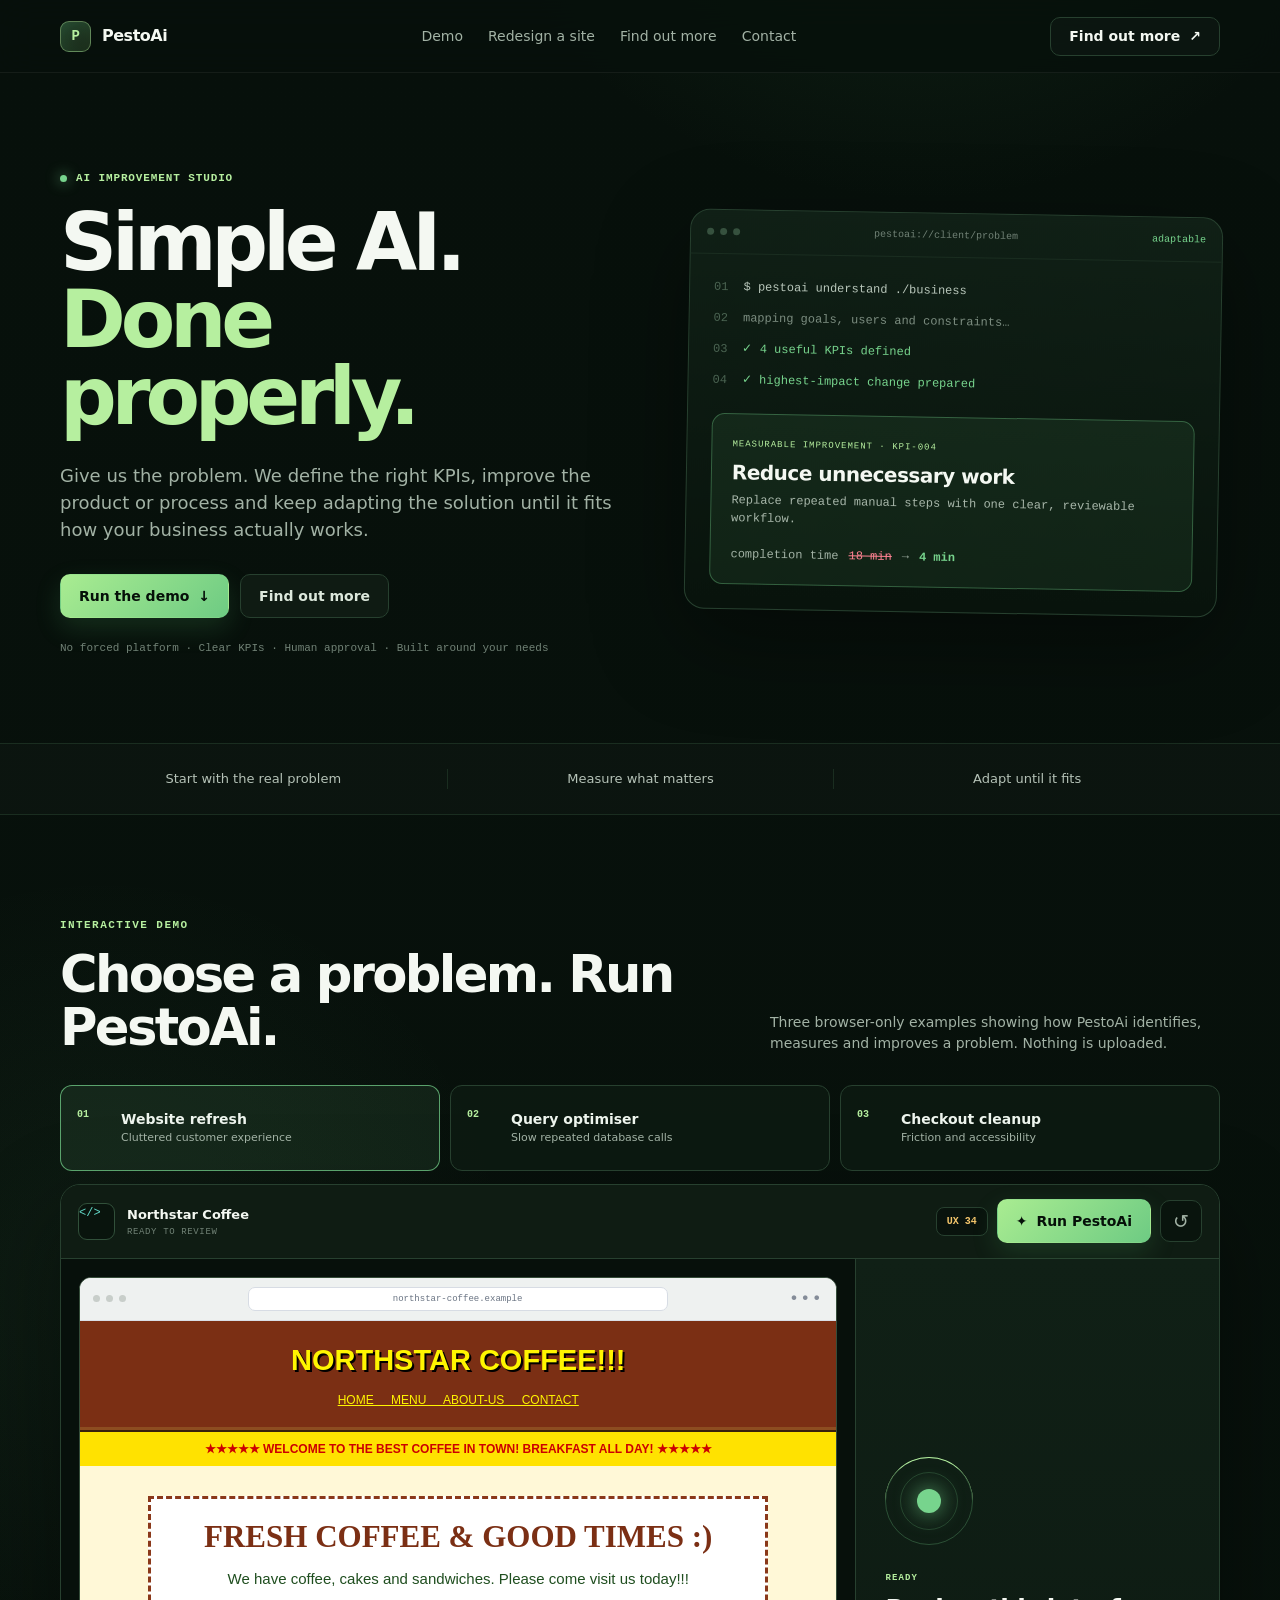
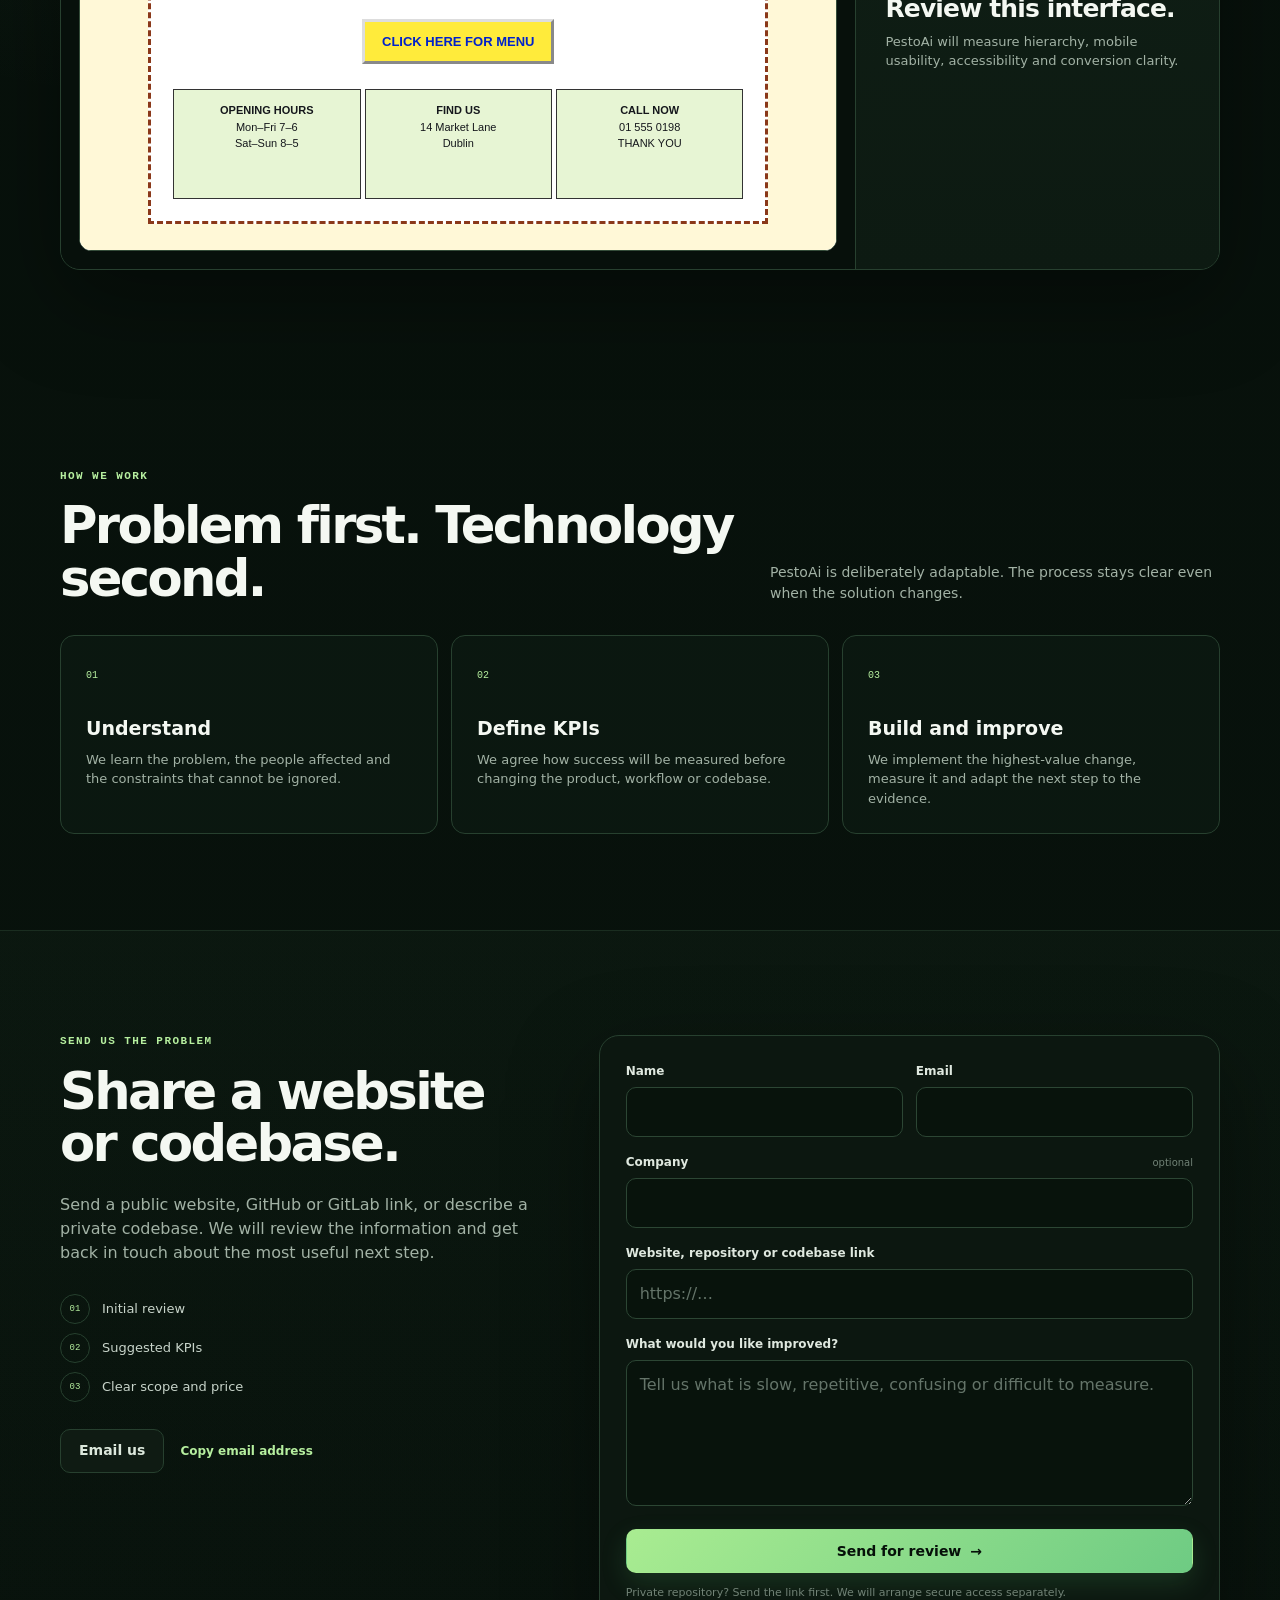
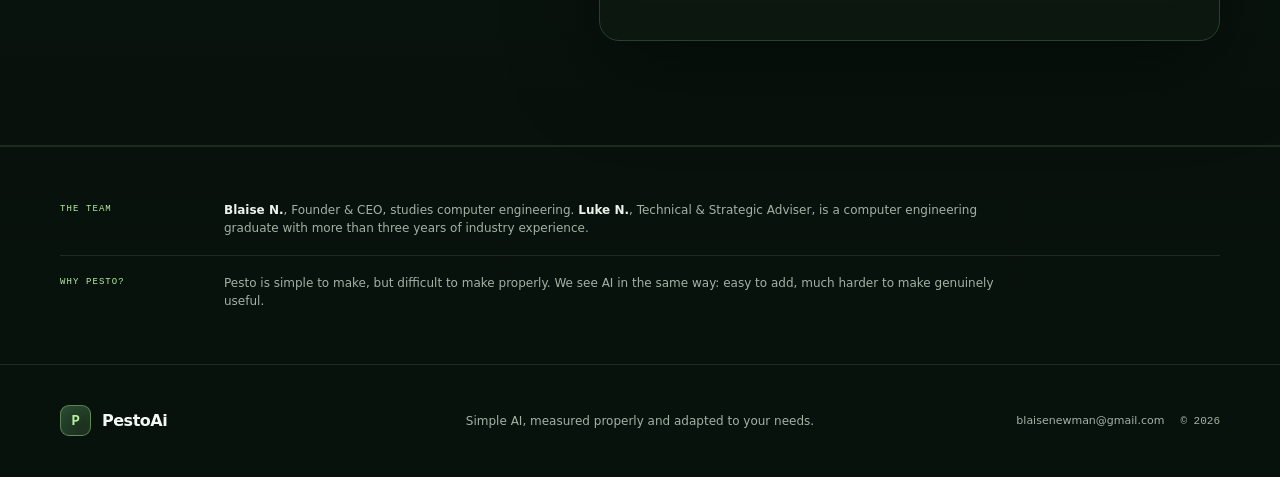
==== index.html @ b1446d67 "fix" ====
<!doctype html>
<html lang="en">
<head>
  <meta charset="utf-8">
  <meta name="viewport" content="width=device-width, initial-scale=1">
  <meta name="theme-color" content="#07100b">
  <meta name="description" content="PestoAi finds the problem worth fixing, defines the right KPIs and builds practical AI improvements around the way your business already works.">
  <title>PestoAi — Simple AI, done properly.</title>
  <link rel="icon" href="assets/pestoai-mark.svg" type="image/svg+xml">
  <link rel="stylesheet" href="styles.css">
  <script src="script.js" defer></script>
</head>
<body>
  <a class="skip-link" href="#main">Skip to content</a>

  <header class="site-header">
    <div class="shell header-inner">
      <a class="brand" href="#top" aria-label="PestoAi home">
        <span class="brand-mark" aria-hidden="true">P</span>
        <span>PestoAi</span>
      </a>

      <nav class="desktop-nav" aria-label="Primary navigation">
        <a href="#demo">Demo</a>
        <a href="#redesign">Redesign a site</a>
        <button class="nav-button" type="button" data-open-dialog="aboutDialog">Find out more</button>
        <a href="#contact">Contact</a>
      </nav>

      <button class="button button-small button-ghost header-cta" type="button" data-open-dialog="aboutDialog">
        Find out more <span aria-hidden="true">↗</span>
      </button>

      <button class="menu-button" id="menuButton" type="button" aria-label="Open navigation" aria-expanded="false" aria-controls="mobileMenu">
        <span></span><span></span>
      </button>
    </div>

    <nav class="mobile-menu shell" id="mobileMenu" aria-label="Mobile navigation" hidden>
      <a href="#demo">Demo</a>
      <a href="#redesign">Redesign a site</a>
      <button type="button" data-open-dialog="aboutDialog">Find out more</button>
      <a href="#contact">Contact</a>
    </nav>
  </header>

  <main id="main">
    <section class="hero shell" id="top">
      <div class="hero-copy">
        <p class="status-pill"><span aria-hidden="true"></span> AI improvement studio</p>
        <h1>Simple AI.<br><em>Done properly.</em></h1>
        <p class="hero-text">
          Give us the problem. We define the right KPIs, improve the product or process and keep adapting the solution until it fits how your business actually works.
        </p>
        <div class="hero-actions">
          <a class="button button-primary" href="#demo">Run the demo <span aria-hidden="true">↓</span></a>
          <button class="button button-secondary" type="button" data-open-dialog="aboutDialog">Find out more</button>
        </div>
        <div class="hero-note">No forced platform · Clear KPIs · Human approval · Built around your needs</div>
      </div>

      <div class="hero-console" aria-label="PestoAi analysis preview">
        <div class="console-top">
          <div class="dots" aria-hidden="true"><i></i><i></i><i></i></div>
          <span class="mono">pestoai://client/problem</span>
          <span class="mono secure">adaptable</span>
        </div>
        <div class="console-body mono">
          <p class="console-line"><span>01</span><span>$ pestoai understand ./business</span></p>
          <p class="console-line dim"><span>02</span><span>mapping goals, users and constraints…</span></p>
          <p class="console-line"><span>03</span><span class="ok">✓ 4 useful KPIs defined</span></p>
          <p class="console-line"><span>04</span><span class="ok">✓ highest-impact change prepared</span></p>
          <div class="finding-card">
            <small>MEASURABLE IMPROVEMENT · KPI-004</small>
            <h2>Reduce unnecessary work</h2>
            <p>Replace repeated manual steps with one clear, reviewable workflow.</p>
            <div class="finding-metric">
              <span>completion time</span><del>18 min</del><span>→</span><strong>4 min</strong>
            </div>
          </div>
        </div>
      </div>
    </section>

    <section class="proof-strip" aria-label="PestoAi principles">
      <div class="shell proof-inner">
        <span>Start with the real problem</span>
        <span>Measure what matters</span>
        <span>Adapt until it fits</span>
      </div>
    </section>

    <section class="demo-section" id="demo">
      <div class="shell">
        <div class="section-heading">
          <div>
            <p class="eyebrow">Interactive demo</p>
            <h2>Choose a problem. Run PestoAi.</h2>
          </div>
          <p>Three browser-only examples showing how PestoAi identifies, measures and improves a problem. Nothing is uploaded.</p>
        </div>

        <div class="scenario-tabs" role="tablist" aria-label="Demo examples">
          <button class="scenario-tab active" type="button" role="tab" aria-selected="true" data-scenario="coffee">
            <span class="mono">01</span><b>Website refresh</b><small>Cluttered customer experience</small>
          </button>
          <button class="scenario-tab" type="button" role="tab" aria-selected="false" data-scenario="queries">
            <span class="mono">02</span><b>Query optimiser</b><small>Slow repeated database calls</small>
          </button>
          <button class="scenario-tab" type="button" role="tab" aria-selected="false" data-scenario="checkout">
            <span class="mono">03</span><b>Checkout cleanup</b><small>Friction and accessibility</small>
          </button>
        </div>

        <div class="demo-workbench" id="demoWorkbench">
          <div class="workbench-toolbar">
            <div class="project-id">
              <span class="code-icon mono">&lt;/&gt;</span>
              <div><strong id="projectName">Northstar Coffee</strong><span class="mono" id="projectStatus">ready to review</span></div>
            </div>
            <div class="toolbar-actions">
              <span class="score-chip mono" id="scoreChip">UX 34</span>
              <button class="button button-primary run-button" id="runPestoAi" type="button">
                <span aria-hidden="true">✦</span> Run PestoAi
              </button>
              <button class="icon-button" id="resetDemo" type="button" aria-label="Reset current demo" title="Reset demo">↺</button>
            </div>
          </div>

          <div class="demo-grid">
            <div class="preview-column">
              <div class="browser-frame">
                <div class="browser-top">
                  <div class="traffic-lights" aria-hidden="true"><span></span><span></span><span></span></div>
                  <div class="address-bar mono" id="addressBar">northstar-coffee.example</div>
                  <span class="browser-more" aria-hidden="true">•••</span>
                </div>
                <div class="preview-wrap" id="previewWrap" aria-live="polite"></div>
                <div class="scan-overlay" id="scanOverlay" aria-hidden="true">
                  <span class="scan-line"></span>
                  <div class="scan-status mono"><span id="scanLabel">Reading interface…</span><strong id="scanPercent">0%</strong></div>
                </div>
              </div>
            </div>

            <aside class="analysis-column" aria-live="polite">
              <div class="analysis-panel" id="analysisEmpty">
                <div class="radar" aria-hidden="true"><i></i><span></span></div>
                <p class="analysis-label mono">READY</p>
                <h3 id="emptyTitle">Review this interface.</h3>
                <p id="emptyText">PestoAi will define useful KPIs and identify the clearest improvement.</p>
              </div>

              <div class="analysis-panel" id="analysisRunning" hidden>
                <p class="analysis-label mono"><span class="live-dot"></span> ANALYSING</p>
                <h3 id="runningTitle">Understanding the problem</h3>
                <div class="progress-track"><span id="analysisProgress"></span></div>
                <ul class="scan-log mono" id="scanLog"></ul>
              </div>

              <div class="analysis-panel" id="analysisResults" hidden>
                <div class="results-head">
                  <div><p class="analysis-label mono">PESTOAI REPORT</p><h3>Suggested improvements</h3></div>
                  <span class="impact-badge">High impact</span>
                </div>
                <div class="suggestion-list" id="suggestionList"></div>
                <button class="button button-primary apply-button" id="applyPestoAi" type="button">Apply improvements <span aria-hidden="true">→</span></button>
              </div>

              <div class="analysis-panel" id="analysisComplete" hidden>
                <div class="complete-icon" aria-hidden="true">✓</div>
                <p class="analysis-label mono">IMPROVEMENT COMPLETE</p>
                <h3 id="completeTitle">Upgrade applied.</h3>
                <p id="completeText">The recommended changes are now visible in the preview.</p>
                <div class="metric-grid" id="metricGrid"></div>
                <div class="complete-actions">
                  <button class="button button-secondary" id="toggleBeforeAfter" type="button">Show before</button>
                  <button class="text-button" id="viewChanges" type="button">View changes</button>
                </div>
              </div>
            </aside>
          </div>

          <div class="changelog mono" id="changeLog" hidden>
            <div class="changelog-head"><span id="changeLogTitle">pestoai.patch</span><button id="closeChangeLog" type="button" aria-label="Close change log">×</button></div>
            <div id="changeLogBody"></div>
          </div>
        </div>
      </div>
    </section>

    <section class="process-section shell" id="how">
      <div class="section-heading compact-heading">
        <div><p class="eyebrow">How we work</p><h2>Problem first. Technology second.</h2></div>
        <p>PestoAi is deliberately adaptable. The process stays clear even when the solution changes.</p>
      </div>
      <ol class="steps">
        <li><span class="mono">01</span><div><h3>Understand</h3><p>We learn the problem, the people affected and the constraints that cannot be ignored.</p></div></li>
        <li><span class="mono">02</span><div><h3>Define KPIs</h3><p>We agree how success will be measured before changing the product, workflow or codebase.</p></div></li>
        <li><span class="mono">03</span><div><h3>Build and improve</h3><p>We implement the highest-value change, measure it and adapt the next step to the evidence.</p></div></li>
      </ol>
    </section>

    <section class="generator-section" id="redesign" hidden>
      <div class="shell generator-grid">
        <div class="generator-copy">
          <p class="eyebrow">Try PestoAi</p>
          <h2>!Coming soon! See a cleaner version of your site.</h2>
          <p>Paste a public webpage link. PestoAi reads that page and creates a new, standalone <code>index.html</code> that you can preview and download.</p>
          <ul class="generator-notes">
            <li>One public page at a time</li>
            <li>6,000 output-token limit</li>
            <li>Private, login-only and bot-blocked pages cannot be read</li>
          </ul>

          <form class="generator-form" id="siteGeneratorForm" action="generate-site.php" method="post">
            <label><span>Website link</span><input type="url" name="site_url" placeholder="https://example.com" required></label>
            <label><span>What should improve? <small>optional</small></span><textarea name="brief" rows="3" maxlength="1200" placeholder="For example: simplify it, improve mobile layout and make the main action clearer."></textarea></label>
            <label class="honeypot" aria-hidden="true">Leave this blank<input type="text" name="company_website" tabindex="-1" autocomplete="off"></label>
            <button class="button button-primary generator-submit" type="submit">Generate redesign <span aria-hidden="true">✦</span></button>
            <p class="generator-status" id="generatorStatus" role="status" aria-live="polite"></p>
          </form>
        </div>

        <div class="generator-result" id="generatorResult" hidden>
          <div class="generator-empty" id="generatorEmpty">
            <span class="mono">index.html</span>
            <h3>Your generated preview appears here.</h3>
            <p>The output is displayed in a restricted preview before you download it.</p>
          </div>
          <div class="generator-preview" id="generatorPreview" hidden>
            <div class="generator-toolbar">
              <span class="mono" id="generatedFileName">generated/index.html</span>
              <div>
                <button class="text-button" id="viewGeneratedHtml" type="button">View HTML</button>
                <button class="button button-small button-secondary" id="downloadGeneratedHtml" type="button">Download index.html</button>
              </div>
            </div>
            <iframe id="generatedSiteFrame" title="Generated website preview" sandbox="allow-scripts" referrerpolicy="no-referrer"></iframe>
            <pre class="generated-code" id="generatedCode" hidden><code></code></pre>
            <p class="generator-usage mono" id="generatorUsage"></p>
          </div>
        </div>
      </div>
    </section>

    <section class="contact-section" id="contact">
      <div class="shell contact-grid">
        <div class="contact-copy">
          <p class="eyebrow">Send us the problem</p>
          <h2>Share a website or codebase.</h2>
          <p>Send a public website, GitHub or GitLab link, or describe a private codebase. We will review the information and get back in touch about the most useful next step.</p>
          <div class="contact-points">
            <span><i aria-hidden="true">01</i> Initial review</span>
            <span><i aria-hidden="true">02</i> Suggested KPIs</span>
            <span><i aria-hidden="true">03</i> Clear scope and price</span>
          </div>
          <div class="contact-actions">
            <a class="button button-secondary" href="https://mail.google.com/mail/?view=cm&amp;fs=1&amp;to=blaisenewman%40gmail.com&amp;su=PestoAi%20enquiry" target="_blank" rel="noopener">Email us</a>
            <button class="text-button" id="copyEmail" type="button">Copy email address</button>
          </div>
        </div>

        <form class="review-form" id="reviewForm" action="send-review.php" method="post">
          <div class="form-row">
            <label><span>Name</span><input type="text" name="name" autocomplete="name" required></label>
            <label><span>Email</span><input type="email" name="email" autocomplete="email" required></label>
          </div>
          <label><span>Company <small>optional</small></span><input type="text" name="company" autocomplete="organization"></label>
          <label><span>Website, repository or codebase link</span><input type="url" name="project_url" placeholder="https://…" required></label>
          <label><span>What would you like improved?</span><textarea name="problem" rows="5" placeholder="Tell us what is slow, repetitive, confusing or difficult to measure." required></textarea></label>
          <label class="honeypot" aria-hidden="true">Leave this blank<input type="text" name="website" tabindex="-1" autocomplete="off"></label>
          <button class="button button-primary form-submit" type="submit">Send for review <span aria-hidden="true">→</span></button>
          <p class="form-note">Private repository? Send the link first. We will arrange secure access separately.</p>
          <p class="form-status" id="formStatus" role="status" aria-live="polite"></p>
          <div class="form-fallback" id="formFallback" hidden>
            <a class="button button-secondary" id="openGmailFallback" target="_blank" rel="noopener">Open in Gmail</a>
            <button class="text-button" id="copySubmission" type="button">Copy message details</button>
          </div>
        </form>
      </div>
    </section>

    <section class="compact-about" aria-label="About PestoAi">
      <div class="shell compact-about-inner">
        <article>
          <p class="mini-label mono">THE TEAM</p>
          <p><strong>Blaise N.</strong>, Founder &amp; CEO, studies computer engineering. <strong>Luke N.</strong>, Technical &amp; Strategic Adviser, is a computer engineering graduate with more than three years of industry experience.</p>
        </article>
        <article>
          <p class="mini-label mono">WHY PESTO?</p>
          <p>Pesto is simple to make, but difficult to make properly. We see AI in the same way: easy to add, much harder to make genuinely useful.</p>
        </article>
      </div>
    </section>
  </main>

  <footer class="site-footer">
    <div class="shell footer-inner">
      <a class="brand" href="#top" aria-label="PestoAi home"><span class="brand-mark" aria-hidden="true">P</span><span>PestoAi</span></a>
      <p>Simple AI, measured properly and adapted to your needs.</p>
      <div class="footer-meta"><a href="https://mail.google.com/mail/?view=cm&amp;fs=1&amp;to=blaisenewman%40gmail.com&amp;su=PestoAi%20enquiry" target="_blank" rel="noopener">blaisenewman@gmail.com</a><span class="mono">© <span id="year"></span></span></div>
    </div>
  </footer>

  <dialog class="about-dialog" id="aboutDialog" aria-labelledby="aboutTitle">
    <div class="dialog-shell">
      <button class="dialog-close" type="button" data-close-dialog aria-label="Close">×</button>
      <div class="dialog-intro">
        <p class="eyebrow">Find out more</p>
        <h2 id="aboutTitle">An adaptable AI company, not another fixed tool.</h2>
        <p>PestoAi starts with the specific problem your business needs to solve. We define meaningful KPIs, understand the systems you already use, build the improvement and measure whether it worked. The technology can change; the focus on measurable value does not.</p>
      </div>

      <div class="dialog-detail-grid">
        <article><span class="mono">01</span><h3>You bring the problem</h3><p>A slow process, weak conversion, confusing website, expensive workflow, poor visibility or underperforming codebase.</p></article>
        <article><span class="mono">02</span><h3>We define the KPIs</h3><p>Before building, we agree what improvement means: time saved, errors reduced, conversion raised, cost lowered or quality improved.</p></article>
        <article><span class="mono">03</span><h3>We adapt the solution</h3><p>We work around your existing stack and constraints. It may be an AI workflow, code change, interface redesign, automation or a combination.</p></article>
        <article><span class="mono">04</span><h3>We measure and refine</h3><p>Results are compared with the agreed KPIs. The next change is based on evidence, not on adding technology for its own sake.</p></article>
      </div>

      <div class="pricing-heading">
        <div><p class="eyebrow">Simple pricing</p><h2>Start small. Expand when it works.</h2></div>
        <p>Final scope is confirmed after reviewing the problem. Prices exclude VAT where applicable.</p>
      </div>

      <div class="pricing-grid">
        <article class="price-card">
          <p class="price-label mono">FIRST FIX</p>
          <h3>€950</h3>
          <p class="price-sub">One-off pilot</p>
          <ul><li>One clearly defined problem</li><li>Initial review and KPI design</li><li>Prioritised improvement plan</li><li>One implemented improvement</li><li>Before-and-after summary</li></ul>
          <a class="button button-secondary" href="#contact" data-close-dialog>Start with a pilot</a>
        </article>
        <article class="price-card featured">
          <p class="price-label mono">BUILD &amp; IMPROVE</p>
          <h3>From €2,500</h3>
          <p class="price-sub">Project engagement</p>
          <ul><li>Deeper website or codebase review</li><li>Tailored KPI framework</li><li>Design and implementation</li><li>Testing and measurable reporting</li><li>Two improvement cycles</li></ul>
          <a class="button button-primary" href="#contact" data-close-dialog>Discuss a project</a>
        </article>
        <article class="price-card">
          <p class="price-label mono">ONGOING PARTNER</p>
          <h3>From €650<span>/month</span></h3>
          <p class="price-sub">Continuous improvement</p>
          <ul><li>Monthly KPI review</li><li>Prioritised improvement cycle</li><li>Experiments and optimisation</li><li>Technical and product support</li><li>No long-term lock-in</li></ul>
          <a class="button button-secondary" href="#contact" data-close-dialog>Talk about ongoing work</a>
        </article>
      </div>
    </div>
  </dialog>

  <div class="toast" id="toast" role="status" aria-live="polite"></div>
</body>
</html>
---- styles.css ----
:root {
  --bg: #07100b;
  --panel: #0c1710;
  --panel-2: #102016;
  --panel-3: #14271b;
  --line: #27402f;
  --line-soft: #1a2d20;
  --text: #f4f8f2;
  --muted: #a2b2a5;
  --muted-2: #718276;
  --green: #77d48d;
  --green-2: #b6ef9f;
  --green-deep: #2f8f50;
  --lime: #d6f36d;
  --cyan: #62d9c8;
  --red: #ff8292;
  --amber: #f6c76c;
  --radius: 20px;
  --radius-sm: 12px;
  --shadow: 0 30px 90px rgba(0,0,0,.38);
  --sans: Inter, ui-sans-serif, system-ui, -apple-system, BlinkMacSystemFont, "Segoe UI", sans-serif;
  --mono: "SFMono-Regular", Consolas, "Liberation Mono", monospace;
}

* { box-sizing: border-box; }
html { scroll-behavior: smooth; }
body {
  margin: 0;
  min-width: 320px;
  background:
    radial-gradient(circle at 72% -8%, rgba(70, 154, 87, .18), transparent 31rem),
    radial-gradient(circle at 8% 35%, rgba(119, 212, 141, .06), transparent 26rem),
    linear-gradient(180deg, #07100b 0%, #08120c 100%);
  color: var(--text);
  font-family: var(--sans);
  line-height: 1.5;
  -webkit-font-smoothing: antialiased;
}

button, input, textarea { font: inherit; }
button, a { -webkit-tap-highlight-color: transparent; }
button { color: inherit; }
a { color: inherit; text-decoration: none; }
img { display: block; max-width: 100%; }
[hidden] { display: none !important; }

.shell { width: min(1160px, calc(100% - 40px)); margin-inline: auto; }
.mono { font-family: var(--mono); }
.skip-link {
  position: fixed; top: 12px; left: 12px; z-index: 200; transform: translateY(-160%);
  padding: 10px 14px; border-radius: 9px; background: var(--text); color: var(--bg);
}
.skip-link:focus { transform: translateY(0); }

.site-header {
  position: sticky; top: 0; z-index: 60;
  border-bottom: 1px solid rgba(255,255,255,.06);
  background: rgba(7,16,11,.82);
  backdrop-filter: blur(18px);
}
.header-inner { min-height: 72px; display: flex; align-items: center; justify-content: space-between; gap: 20px; }
.brand { display: inline-flex; align-items: center; gap: 11px; font-weight: 800; letter-spacing: -.03em; }
.brand-mark {
  width: 31px; height: 31px; display: grid; place-items: center;
  border: 1px solid rgba(182,239,159,.44); border-radius: 9px;
  background: linear-gradient(145deg, rgba(119,212,141,.25), rgba(214,243,109,.07));
  color: var(--green-2); box-shadow: inset 0 0 22px rgba(119,212,141,.12);
  font: 800 14px/1 var(--mono);
}
.desktop-nav { display: flex; align-items: center; gap: 25px; color: var(--muted); font-size: 14px; }
.desktop-nav a:hover, .nav-button:hover { color: var(--text); }
.nav-button { border: 0; padding: 0; background: none; cursor: pointer; }
.menu-button { display: none; width: 42px; height: 42px; border: 1px solid var(--line); border-radius: 10px; background: var(--panel); cursor: pointer; }
.menu-button span { display: block; width: 18px; height: 1px; margin: 5px auto; background: var(--text); }
.mobile-menu { padding: 4px 0 18px; }
.mobile-menu a, .mobile-menu button { width: 100%; display: block; padding: 13px 0; border: 0; border-top: 1px solid var(--line-soft); background: none; color: var(--muted); text-align: left; cursor: pointer; }

.button {
  min-height: 44px; display: inline-flex; align-items: center; justify-content: center; gap: 9px;
  padding: 0 18px; border: 1px solid transparent; border-radius: 10px; cursor: pointer;
  font-weight: 750; font-size: 14px;
  transition: transform .16s ease, border-color .16s ease, background .16s ease, opacity .16s ease;
}
.button:hover:not(:disabled) { transform: translateY(-1px); }
.button:focus-visible, .scenario-tab:focus-visible, .icon-button:focus-visible, .text-button:focus-visible, input:focus-visible, textarea:focus-visible, .dialog-close:focus-visible, .menu-button:focus-visible {
  outline: 3px solid rgba(119,212,141,.38); outline-offset: 3px;
}
.button:disabled { cursor: wait; opacity: .67; }
.button-small { min-height: 39px; }
.button-primary { color: #061009; background: linear-gradient(135deg, #a9ec91, #6ecb83); box-shadow: 0 10px 26px rgba(74,166,96,.2); }
.button-secondary { border-color: var(--line); background: #0f1b13; color: #dce8dc; }
.button-ghost { border-color: var(--line); background: rgba(255,255,255,.02); }
.button-light { color: #07100b; background: #f2f8ef; }

.hero { display: grid; grid-template-columns: 1.02fr .98fr; align-items: center; gap: 72px; min-height: 670px; padding-block: 94px 84px; }
.status-pill { width: max-content; display: flex; align-items: center; gap: 9px; margin: 0 0 20px; color: var(--green-2); font: 600 11px/1.2 var(--mono); letter-spacing: .08em; text-transform: uppercase; }
.status-pill span, .live-dot { width: 7px; height: 7px; display: inline-block; border-radius: 50%; background: var(--green); box-shadow: 0 0 14px rgba(119,212,141,.9); }
.hero h1 { max-width: 720px; margin: 0; font-size: clamp(50px, 6.2vw, 84px); line-height: .97; letter-spacing: -.066em; }
.hero h1 em { color: var(--green-2); font-style: normal; }
.hero-text { max-width: 600px; margin: 26px 0 31px; color: var(--muted); font-size: 18px; }
.hero-actions { display: flex; flex-wrap: wrap; gap: 11px; }
.hero-note { margin-top: 24px; color: var(--muted-2); font: 11px var(--mono); }

.hero-console { overflow: hidden; border: 1px solid var(--line); border-radius: var(--radius); background: linear-gradient(180deg, rgba(16,32,22,.98), rgba(8,19,12,.98)); box-shadow: var(--shadow); transform: rotate(1deg); }
.console-top { display: flex; align-items: center; justify-content: space-between; gap: 12px; padding: 14px 16px; border-bottom: 1px solid var(--line-soft); color: var(--muted-2); font-size: 10px; }
.dots { display: flex; gap: 6px; }
.dots i { width: 7px; height: 7px; border-radius: 50%; background: #36513e; }
.secure { color: var(--green); }
.console-body { padding: 24px; font-size: 12px; }
.console-line { display: flex; gap: 15px; margin: 0 0 13px; color: #b9c7bb; }
.console-line > span:first-child { color: #4b6452; }
.console-line.dim { color: #7c8d80; }
.console-line .ok { color: var(--green); }
.finding-card { margin-top: 24px; padding: 20px; border: 1px solid rgba(119,212,141,.35); border-radius: 13px; background: rgba(119,212,141,.08); }
.finding-card small { color: var(--green-2); font-size: 9px; letter-spacing: .11em; }
.finding-card h2 { margin: 9px 0 7px; font: 750 20px/1.15 var(--sans); letter-spacing: -.025em; }
.finding-card p { margin: 0 0 18px; color: #a8b7aa; }
.finding-metric { display: flex; align-items: center; flex-wrap: wrap; gap: 10px; color: var(--muted); }
.finding-metric del { color: var(--red); }
.finding-metric strong { color: var(--green); }

.proof-strip { border-block: 1px solid var(--line-soft); background: rgba(255,255,255,.015); }
.proof-inner { min-height: 70px; display: grid; grid-template-columns: repeat(3,1fr); align-items: center; text-align: center; color: #b5c2b7; font-size: 13px; }
.proof-inner span + span { border-left: 1px solid var(--line-soft); }

.demo-section, .generator-section, .contact-section { padding-block: 104px; }
.section-heading { display: flex; align-items: end; justify-content: space-between; gap: 34px; margin-bottom: 31px; }
.eyebrow { margin: 0 0 16px; color: var(--green-2); font: 650 11px/1.2 var(--mono); letter-spacing: .13em; text-transform: uppercase; }
.section-heading h2, .generator-copy h2, .contact-copy h2, .dialog-intro h2, .pricing-heading h2 { margin: 0; font-size: clamp(34px, 4vw, 52px); line-height: 1.03; letter-spacing: -.052em; }
.section-heading > p, .compact-heading > p { max-width: 450px; margin: 0; color: var(--muted); font-size: 14px; }

.scenario-tabs { display: grid; grid-template-columns: repeat(3,1fr); gap: 10px; margin-bottom: 13px; }
.scenario-tab { min-height: 86px; display: grid; grid-template-columns: 34px 1fr; column-gap: 10px; align-content: center; padding: 15px 16px; border: 1px solid var(--line); border-radius: 12px; background: rgba(13,27,18,.8); color: var(--muted); text-align: left; cursor: pointer; transition: border-color .18s ease, background .18s ease, transform .18s ease; }
.scenario-tab:hover { transform: translateY(-1px); border-color: #3b6046; }
.scenario-tab.active { border-color: rgba(119,212,141,.72); background: rgba(119,212,141,.09); }
.scenario-tab > span { grid-row: 1/3; color: var(--green-2); font: 650 10px var(--mono); }
.scenario-tab b { color: #edf4ed; font-size: 14px; }
.scenario-tab small { font-size: 11px; }

.demo-workbench { overflow: hidden; border: 1px solid var(--line); border-radius: var(--radius); background: var(--panel); box-shadow: var(--shadow); }
.workbench-toolbar { min-height: 74px; display: flex; align-items: center; justify-content: space-between; gap: 18px; padding: 13px 17px; border-bottom: 1px solid var(--line); background: #0f1c13; }
.project-id { min-width: 0; display: flex; align-items: center; gap: 12px; }
.code-icon { flex: 0 0 auto; width: 37px; height: 37px; display: grid; place-items: center; border: 1px solid #31503a; border-radius: 9px; color: var(--cyan); background: #09140d; font-size: 12px; }
.project-id strong, .project-id span { display: block; }
.project-id strong { overflow: hidden; text-overflow: ellipsis; white-space: nowrap; font-size: 13px; }
.project-id div span { margin-top: 2px; color: var(--muted-2); font: 9px var(--mono); text-transform: uppercase; letter-spacing: .07em; }
.toolbar-actions { display: flex; align-items: center; gap: 9px; }
.score-chip { padding: 8px 10px; border: 1px solid var(--line); border-radius: 8px; color: var(--amber); background: #09130d; font: 650 10px var(--mono); }
.score-chip.complete { color: var(--green); border-color: rgba(119,212,141,.4); }
.icon-button { width: 42px; height: 42px; border: 1px solid var(--line); border-radius: 10px; background: #09140d; color: var(--muted); cursor: pointer; font-size: 19px; }
.demo-grid { display: grid; grid-template-columns: minmax(0,1.58fr) minmax(320px,.72fr); min-height: 610px; }
.preview-column { min-width: 0; padding: 18px; border-right: 1px solid var(--line); background: #07100b; }
.browser-frame { position: relative; height: 100%; min-height: 574px; overflow: hidden; border: 1px solid #344c39; border-radius: 12px; background: #fff; }
.browser-top { height: 43px; display: grid; grid-template-columns: auto 1fr auto; align-items: center; gap: 13px; padding: 0 13px; border-bottom: 1px solid #d9dee7; background: #eef1f0; }
.traffic-lights { display: flex; gap: 6px; }.traffic-lights span { width: 7px; height: 7px; border-radius: 50%; background: #c8ceca; }
.address-bar { width: min(100%, 420px); justify-self: center; overflow: hidden; text-overflow: ellipsis; white-space: nowrap; padding: 6px 12px; border: 1px solid #d7dce4; border-radius: 7px; background: #fff; color: #6a7483; text-align: center; font: 9px var(--mono); }
.browser-more { color: #848c98; letter-spacing: 2px; }
.preview-wrap { position: absolute; inset: 43px 0 0; overflow: auto; color: #15171c; background: #fff; }
.demo-stage { min-height: 100%; animation: preview-in .28s ease both; }
@keyframes preview-in { from { opacity: .35; transform: scale(.994); } }
.scan-overlay { position: absolute; z-index: 8; inset: 43px 0 0; display: grid; align-content: end; padding: 15px; background: rgba(4,10,6,.56); opacity: 0; visibility: hidden; transition: opacity .18s ease, visibility .18s ease; pointer-events: none; }
.scan-overlay.active { opacity: 1; visibility: visible; }
.scan-line { position: absolute; inset-inline: 0; top: 4%; height: 2px; background: var(--green-2); box-shadow: 0 0 30px 7px rgba(119,212,141,.58); animation: scan 1.05s ease-in-out infinite alternate; }
@keyframes scan { to { top: 93%; } }
.scan-status { display: flex; align-items: center; justify-content: space-between; padding: 11px 12px; border: 1px solid rgba(255,255,255,.16); border-radius: 9px; background: rgba(5,13,8,.88); color: #dce7dc; font: 10px var(--mono); backdrop-filter: blur(9px); }
.scan-status strong { color: var(--green-2); }
.analysis-column { min-width: 0; padding: 29px; background: linear-gradient(180deg, #102016, #0d1a12); }
.analysis-panel { min-height: 100%; display: flex; flex-direction: column; justify-content: center; }
.analysis-label { margin: 0 0 12px !important; color: var(--green-2) !important; font: 650 9px var(--mono) !important; letter-spacing: .12em; text-transform: uppercase; }
.analysis-column h3 { margin: 0 0 10px; font-size: 25px; line-height: 1.08; letter-spacing: -.035em; }
.analysis-column p { margin: 0; color: var(--muted); font-size: 13px; }
.radar { position: relative; width: 88px; height: 88px; margin-bottom: 28px; border: 1px solid rgba(119,212,141,.28); border-radius: 50%; }
.radar::before, .radar::after { content:""; position:absolute; inset:14px; border:1px solid rgba(119,212,141,.2); border-radius:50%; }
.radar::after { inset: 31px; border: 0; background: var(--green); box-shadow: 0 0 22px rgba(119,212,141,.75); }
.radar i { position:absolute; inset:-1px; border-top:1px solid var(--green-2); border-radius:50%; animation: spin 2s linear infinite; }
@keyframes spin { to { transform: rotate(360deg); } }
.progress-track { height: 5px; margin: 22px 0; overflow: hidden; border-radius: 99px; background: #26392b; }
.progress-track span { display: block; width: 0; height: 100%; border-radius: inherit; background: linear-gradient(90deg, var(--green-deep), var(--green-2)); transition: width .32s ease; }
.scan-log { display: grid; gap: 11px; padding: 0; margin: 0; list-style: none; color: #77877a; font: 10px var(--mono); }
.scan-log li { display: flex; align-items: center; gap: 9px; }.scan-log li.active { color: #e8efe8; }.scan-log li.done { color: var(--green); }
.results-head { display: flex; align-items: start; justify-content: space-between; gap: 15px; margin-bottom: 20px; }
.impact-badge { padding: 6px 8px; border: 1px solid rgba(246,199,108,.3); border-radius: 99px; color: var(--amber); background: rgba(246,199,108,.07); font: 650 8px var(--mono); text-transform: uppercase; white-space: nowrap; }
.suggestion-list { display: grid; gap: 8px; margin-bottom: 18px; }
.suggestion { display: grid; grid-template-columns: 25px 1fr auto; gap: 9px; align-items: start; padding: 12px; border: 1px solid #29402f; border-radius: 10px; background: #09150e; }
.suggestion > span:first-child { color: var(--green-2); font: 9px var(--mono); }
.suggestion strong { display: block; margin-bottom: 3px; font-size: 11px; }.suggestion p { font-size: 10px; line-height: 1.35; }.suggestion .impact-value { color: var(--green); font: 650 9px var(--mono); }
.apply-button { width: 100%; }
.complete-icon { width: 43px; height: 43px; display: grid; place-items: center; margin-bottom: 20px; border: 1px solid rgba(119,212,141,.4); border-radius: 50%; color: var(--green); background: rgba(119,212,141,.08); font-weight: 800; }
.metric-grid { display: grid; grid-template-columns: repeat(2,1fr); gap: 8px; margin: 22px 0; }
.metric { padding: 11px; border: 1px solid #29402f; border-radius: 9px; background: #09150e; }.metric span { display: block; margin-bottom: 5px; color: var(--muted-2); font-size: 9px; }.metric strong { display: flex; align-items: center; gap: 7px; color: var(--green); font: 650 11px var(--mono); }.metric del { color: #738075; font-weight: 400; }
.complete-actions { display: flex; align-items: center; gap: 15px; }.text-button { border: 0; padding: 8px 0; background: transparent; color: var(--green-2); cursor: pointer; font-size: 12px; font-weight: 750; }
.changelog { border-top: 1px solid var(--line); background: #061009; }.changelog-head { display: flex; align-items: center; justify-content: space-between; padding: 11px 16px; border-bottom: 1px solid var(--line-soft); color: var(--muted); font: 10px var(--mono); }.changelog-head button { border: 0; background: transparent; color: var(--muted); cursor: pointer; font-size: 20px; }.diff { max-height: 250px; overflow: auto; padding: 15px 17px; font: 10px/1.75 var(--mono); }.diff-file { color: var(--green-2); }.diff-add { color: var(--green); }.diff-remove { color: var(--red); }

/* demo: old and improved website */
.legacy { min-height: 100%; background: #fff8d7; font-family: Arial, sans-serif; }
.legacy-header { padding: 18px 22px; border-bottom: 5px ridge #8d4d20; text-align: center; background: #7b2f14; color: #fff500; }.legacy-header h4 { margin: 0 0 8px; font-size: 29px; text-shadow: 2px 2px #000; }.legacy-nav { font-size: 12px; text-decoration: underline; word-spacing: 14px; }.legacy-marquee { padding: 8px; background: #ffe200; color: #cc0000; font-weight: 800; text-align: center; font-size: 12px; }.legacy-main { width: 82%; margin: 30px auto; padding: 22px; border: 3px dashed #8a3819; background: white; text-align: center; }.legacy-main h3 { margin: 0; color: #7b2f14; font: 800 31px/1.05 Georgia, serif; }.legacy-main > p { color: #1f4e1f; font-size: 15px; }.fake-legacy-button { display: inline-block; margin: 13px 0 25px; padding: 10px 17px; border: 3px outset #ddd; background: #ffeb3b; color: #0022cc; font-weight: 800; font-size: 13px; }.legacy-columns { display: grid; grid-template-columns: repeat(3,1fr); gap: 4px; }.legacy-columns div { min-height: 110px; padding: 12px 6px; border: 1px solid #333; background: #e7f5d4; font-size: 11px; }.legacy-footer { padding: 12px; color: #555; text-align: center; font-size: 10px; }
.coffee-new { min-height: 100%; display: grid; grid-template-rows: auto 1fr auto; background: #f3eee4; color: #1f241d; }.coffee-nav { display: flex; align-items: center; justify-content: space-between; gap: 18px; padding: 20px 26px; }.coffee-logo { font-weight: 800; letter-spacing: -.03em; }.coffee-logo b { color: #608653; }.coffee-links { display: flex; gap: 20px; color: #697062; font-size: 11px; }.coffee-order { padding: 9px 12px; border-radius: 99px; background: #263126; color: #fff; font-size: 10px; font-weight: 700; }.coffee-hero { display: grid; grid-template-columns: 1.12fr .88fr; align-items: center; gap: 25px; padding: 35px 48px 45px; }.coffee-copy small { color: #64855c; font-weight: 700; text-transform: uppercase; letter-spacing: .12em; }.coffee-copy h3 { max-width: 420px; margin: 13px 0; font: 700 clamp(38px, 5vw, 64px)/.96 Georgia, serif; letter-spacing: -.05em; }.coffee-copy p { max-width: 430px; color: #667061; font-size: 13px; }.coffee-actions { display: flex; align-items: center; gap: 14px; margin-top: 22px; }.coffee-primary { padding: 11px 14px; border-radius: 8px; background: #263126; color: #fff; font-size: 10px; font-weight: 700; }.coffee-secondary { color: #656d61; font-size: 10px; font-weight: 700; }.coffee-art { aspect-ratio: 1; display: grid; place-items: center; border-radius: 48% 52% 46% 54%; background: radial-gradient(circle at 40% 35%, #d9e9bf, #85ad6e 70%); }.coffee-cup { position: relative; width: 42%; height: 27%; border-radius: 7px 7px 42px 42px; background: #f7f2e8; box-shadow: 0 20px 28px rgba(68,38,18,.18); }.coffee-cup::before { content:""; position:absolute; right:-29%; top:14%; width:35%; height:52%; border:9px solid #f7f2e8; border-left:0; border-radius:0 50% 50% 0; }.coffee-cup::after { content:""; position:absolute; left:8%; right:8%; top:5px; height:12px; border-radius:50%; background:#56301f; }.coffee-bottom { display: grid; grid-template-columns: repeat(3,1fr); padding: 18px 26px; border-top: 1px solid rgba(38,49,38,.13); color: #626a5f; font-size: 10px; }.coffee-bottom span:nth-child(2) { text-align:center; }.coffee-bottom span:last-child { text-align:right; }

/* demo: query optimiser */
.query-demo { min-height: 100%; padding: 22px; background: #0d121a; color: #d8deea; font-family: var(--mono); }.query-title { display: flex; justify-content: space-between; gap: 12px; margin-bottom: 16px; color: #8793a7; font-size: 9px; }.query-title .bad { color: var(--red); }.query-title .good { color: var(--green); }.code-card { overflow: hidden; border: 1px solid #273244; border-radius: 9px; background: #090e15; }.code-card-head { padding: 10px 13px; border-bottom: 1px solid #20293a; color: #768399; font-size: 9px; }.code-lines { padding: 14px 0; }.code-line { display: grid; grid-template-columns: 35px 1fr; padding: 4px 13px; font-size: 10px; white-space: nowrap; }.line-no { color: #3f4b5e; }.kw { color: #8b98ff; }.fn { color: #ffd483; }.str { color: #73dfae; }.code-line.problem { background: rgba(255,124,140,.08); color: #ffc0c8; }.code-line.fixed { background: rgba(119,212,141,.08); color: #c6f2d0; }.query-stats { display: grid; grid-template-columns: repeat(3,1fr); gap: 8px; margin: 13px 0; }.query-stat { padding: 11px; border: 1px solid #273244; border-radius: 8px; background: #101722; }.query-stat span { display: block; margin-bottom: 5px; color: #707d92; font-size: 8px; }.query-stat strong { font-size: 14px; }.query-stat strong.bad { color: var(--red); }.query-stat strong.good { color: var(--green); }.trace { display: grid; gap: 5px; }.trace-row { display:flex; justify-content:space-between; gap:15px; padding:8px 10px; border-left:2px solid #3a4558; background:#111823; color:#8894a8; font-size:8px; }.trace-row b { flex:0 0 auto; color:#b9c2d0; }.trace-row.optimized { border-color: var(--green); }

/* demo: checkout */
.checkout-old { min-height:100%; padding:18px; background:#f2f2f2; font-family:Arial,sans-serif; color:#111; }.old-store { display:flex; justify-content:space-between; gap:10px; padding:11px; border:2px solid #111; background:#fff; font-weight:800; font-size:11px; }.old-store span:last-child { text-decoration:underline; }.old-warning { margin:10px 0; padding:9px; border:2px solid #bd0000; background:#fff1a8; color:#bd0000; font-size:10px; font-weight:700; }.checkout-old h3 { font-size:17px; }.old-form-grid { display:grid; grid-template-columns:1fr 1fr; gap:7px; }.old-field { font-size:8px; font-weight:700; }.old-input { height:28px; margin-top:3px; border:2px inset #aaa; background:#fff; }.old-total { display:flex; justify-content:space-between; margin-top:12px; padding:10px; border:1px solid #777; background:#fff; font-size:11px; }.old-pay { margin-top:10px; padding:11px; border:3px outset #aaa; background:#ddd; text-align:center; font-size:10px; font-weight:800; }
.checkout-new { min-height:100%; display:grid; grid-template-columns:1.2fr .8fr; background:#f7f8fa; color:#202631; }.checkout-form { padding:35px 40px; }.checkout-brand { margin-bottom:28px; font-weight:800; letter-spacing:-.03em; }.checkout-step { margin:0 0 6px; color:#7b8492; font-size:10px; }.checkout-form h3 { margin:0 0 22px; font-size:26px; letter-spacing:-.04em; }.clean-fields { display:grid; gap:11px; }.clean-field { font-size:9px; font-weight:700; }.clean-input { height:38px; margin-top:5px; border:1px solid #d9dee6; border-radius:7px; background:#fff; box-shadow:0 2px 8px rgba(26,32,44,.03); }.clean-row { display:grid; grid-template-columns:1fr 1fr; gap:10px; }.clean-pay { margin-top:17px; padding:12px; border-radius:7px; background:#202631; color:#fff; text-align:center; font-size:10px; font-weight:800; }.secure-copy { margin-top:10px; color:#7f8895; text-align:center; font-size:8px; }.order-summary { padding:35px 25px; background:#edf0f4; }.product { display:grid; grid-template-columns:45px 1fr auto; gap:10px; align-items:center; padding-bottom:18px; border-bottom:1px solid #d3d9e2; font-size:9px; }.product-thumb { width:45px; height:45px; border-radius:7px; background:linear-gradient(145deg,#6c8f58,#263c23); }.product small { display:block; color:#7d8694; }.summary { display:grid; gap:11px; margin-top:18px; font-size:9px; }.summary div { display:flex; justify-content:space-between; }.summary .total { padding-top:12px; border-top:1px solid #d3d9e2; font-size:12px; font-weight:800; }

.process-section { padding-block: 96px; }
.steps { display: grid; grid-template-columns: repeat(3,1fr); gap: 13px; margin: 30px 0 0; padding: 0; list-style: none; }.steps li { padding: 25px; border: 1px solid var(--line); border-radius: 14px; background: rgba(13,27,18,.68); }.steps li > span { color: var(--green-2); font: 10px var(--mono); }.steps h3 { margin: 29px 0 7px; font-size: 19px; }.steps p { margin: 0; color: var(--muted); font-size: 13px; }

/* Live one-page redesign generator */
.generator-section { border-block: 1px solid var(--line-soft); background: rgba(255,255,255,.012); }
.generator-grid { display: grid; grid-template-columns: .78fr 1.22fr; gap: 52px; align-items: start; }
.generator-copy { position: sticky; top: 112px; }
.generator-copy > p:not(.eyebrow) { max-width: 500px; margin: 22px 0 0; color: var(--muted); font-size: 14px; }
.generator-copy code { padding: 2px 5px; border: 1px solid var(--line); border-radius: 5px; background: #0a150e; color: var(--green-2); font: 11px var(--mono); }
.generator-notes { display: grid; gap: 8px; margin: 24px 0 28px; padding: 0; list-style: none; color: #c2cec4; font-size: 12px; }
.generator-notes li::before { content: "✓"; margin-right: 9px; color: var(--green); }
.generator-form { padding: 21px; border: 1px solid var(--line); border-radius: 15px; background: var(--panel); }
.generator-form label { display: block; margin-bottom: 14px; }
.generator-form label > span { display: flex; justify-content: space-between; margin-bottom: 7px; color: #dfe8df; font-size: 12px; font-weight: 700; }
.generator-form small { color: var(--muted-2); font-weight: 500; }
.generator-form input, .generator-form textarea { width: 100%; padding: 12px 13px; border: 1px solid #2c4634; border-radius: 10px; background: #08130c; color: var(--text); outline: 0; resize: vertical; }
.generator-form input:focus, .generator-form textarea:focus { border-color: var(--green); box-shadow: 0 0 0 3px rgba(119,212,141,.1); }
.generator-form input::placeholder, .generator-form textarea::placeholder { color: #647469; }
.generator-submit { width: 100%; }
.generator-status { min-height: 18px; margin: 11px 0 0; color: var(--muted-2); font-size: 11px; }
.generator-status.success { color: var(--green); }
.generator-status.error { color: var(--red); }
.generator-result { min-height: 660px; overflow: hidden; border: 1px solid var(--line); border-radius: var(--radius); background: var(--panel); box-shadow: var(--shadow); }
.generator-empty { min-height: 660px; display: grid; place-content: center; padding: 42px; text-align: center; }
.generator-empty > span { width: max-content; justify-self: center; padding: 8px 10px; border: 1px solid var(--line); border-radius: 8px; color: var(--green-2); background: #09140d; font-size: 10px; }
.generator-empty h3 { margin: 20px 0 7px; font-size: 25px; letter-spacing: -.035em; }
.generator-empty p { max-width: 400px; margin: 0; color: var(--muted); font-size: 13px; }
.generator-toolbar { min-height: 61px; display: flex; align-items: center; justify-content: space-between; gap: 16px; padding: 10px 13px 10px 17px; border-bottom: 1px solid var(--line); background: #0f1c13; }
.generator-toolbar > span { min-width: 0; overflow: hidden; text-overflow: ellipsis; white-space: nowrap; color: var(--muted); font-size: 10px; }
.generator-toolbar > div { display: flex; align-items: center; gap: 12px; }
.generator-preview iframe { width: 100%; height: 650px; display: block; border: 0; background: #fff; }
.generated-code { max-height: 650px; overflow: auto; margin: 0; padding: 24px; background: #07100b; color: #cdd8cf; white-space: pre-wrap; word-break: break-word; font: 10px/1.65 var(--mono); }
.generator-usage { margin: 0; padding: 10px 14px; border-top: 1px solid var(--line); color: var(--muted-2); font-size: 9px; text-align: right; }

.contact-section { border-block: 1px solid var(--line-soft); background: linear-gradient(180deg, rgba(119,212,141,.03), transparent); }.contact-grid { display: grid; grid-template-columns: .86fr 1.14fr; gap: 70px; align-items: start; }.contact-copy { position: sticky; top: 115px; }.contact-copy > p:not(.eyebrow) { max-width: 490px; margin: 23px 0; color: var(--muted); }.contact-points { display: grid; gap: 9px; margin-top: 29px; }.contact-points span { display: flex; align-items: center; gap: 12px; color: #c8d4ca; font-size: 13px; }.contact-points i { width: 30px; height: 30px; display: grid; place-items: center; border: 1px solid var(--line); border-radius: 50%; color: var(--green-2); font: normal 9px var(--mono); } .contact-actions { display: flex; align-items: center; flex-wrap: wrap; gap: 16px; margin-top: 27px; }
.review-form { padding: 26px; border: 1px solid var(--line); border-radius: var(--radius); background: var(--panel); box-shadow: var(--shadow); }.review-form label { display: block; margin-bottom: 16px; }.review-form label > span { display: flex; align-items: center; justify-content: space-between; margin-bottom: 7px; color: #dfe8df; font-size: 12px; font-weight: 700; }.review-form small { color: var(--muted-2); font-weight: 500; }.form-row { display: grid; grid-template-columns: 1fr 1fr; gap: 13px; }.review-form input, .review-form textarea { width: 100%; border: 1px solid #2c4634; border-radius: 10px; padding: 12px 13px; background: #08130c; color: var(--text); outline: 0; resize: vertical; }.review-form input:focus, .review-form textarea:focus { border-color: var(--green); box-shadow: 0 0 0 3px rgba(119,212,141,.1); }.review-form input::placeholder, .review-form textarea::placeholder { color: #647469; }.form-submit { width: 100%; }.form-note, .form-status { margin: 12px 0 0; color: var(--muted-2); font-size: 11px; }.form-status.success { color: var(--green); }.form-status.error { color: var(--red); }.form-fallback { display: flex; align-items: center; flex-wrap: wrap; gap: 14px; margin-top: 15px; padding-top: 15px; border-top: 1px solid var(--line-soft); }.honeypot { position: absolute !important; width: 1px !important; height: 1px !important; overflow: hidden !important; clip: rect(0 0 0 0) !important; }

/* Small team and name note at the bottom */
.compact-about { border-top: 1px solid var(--line-soft); }
.compact-about-inner { padding-block: 36px; }
.compact-about article { display: grid; grid-template-columns: 140px 1fr; gap: 24px; padding: 18px 0; border-bottom: 1px solid var(--line-soft); }
.compact-about article:last-child { border-bottom: 0; }
.mini-label { margin: 2px 0 0; color: var(--green-2); font-size: 9px; letter-spacing: .12em; }
.compact-about article > p:last-child { max-width: 800px; margin: 0; color: var(--muted); font-size: 12px; }
.compact-about strong { color: #eaf2ea; font-weight: 700; }

.site-footer { border-top: 1px solid var(--line-soft); }.footer-inner { min-height: 112px; display: grid; grid-template-columns: 1fr auto 1fr; align-items: center; gap: 25px; }.footer-inner > p { margin: 0; color: var(--muted); font-size: 12px; text-align: center; }.footer-meta { display: flex; justify-content: end; gap: 16px; color: var(--muted); font-size: 11px; }

.about-dialog { width: min(1120px, calc(100% - 28px)); max-height: calc(100vh - 28px); padding: 0; border: 1px solid var(--line); border-radius: 22px; background: #0a160e; color: var(--text); box-shadow: 0 40px 120px rgba(0,0,0,.65); }.about-dialog::backdrop { background: rgba(2,7,4,.78); backdrop-filter: blur(8px); }.dialog-shell { position: relative; padding: clamp(28px, 5vw, 62px); }.dialog-close { position: sticky; z-index: 5; top: 0; float: right; width: 42px; height: 42px; border: 1px solid var(--line); border-radius: 50%; background: #0e1d13; color: var(--muted); cursor: pointer; font-size: 24px; }.dialog-intro { max-width: 870px; }.dialog-intro > p:last-child { max-width: 770px; margin: 22px 0 0; color: var(--muted); font-size: 16px; }.dialog-detail-grid { display: grid; grid-template-columns: repeat(2,1fr); gap: 12px; margin-top: 38px; }.dialog-detail-grid article { padding: 22px; border: 1px solid var(--line); border-radius: 14px; background: var(--panel); }.dialog-detail-grid span { color: var(--green-2); font-size: 10px; }.dialog-detail-grid h3 { margin: 24px 0 8px; font-size: 18px; }.dialog-detail-grid p { margin: 0; color: var(--muted); font-size: 12px; }.pricing-heading { display: flex; align-items: end; justify-content: space-between; gap: 30px; margin: 62px 0 25px; }.pricing-heading > p { max-width: 390px; margin: 0; color: var(--muted); font-size: 12px; }.pricing-grid { display: grid; grid-template-columns: repeat(3,1fr); gap: 12px; }.price-card { display: flex; flex-direction: column; padding: 25px; border: 1px solid var(--line); border-radius: 15px; background: var(--panel); }.price-card.featured { border-color: rgba(119,212,141,.65); background: linear-gradient(180deg, rgba(119,212,141,.09), var(--panel)); }.price-label { margin: 0; color: var(--green-2); font-size: 9px; letter-spacing: .12em; }.price-card h3 { margin: 20px 0 1px; font-size: 32px; letter-spacing: -.05em; }.price-card h3 span { font-size: 13px; color: var(--muted); letter-spacing: 0; }.price-sub { margin: 0; color: var(--muted); font-size: 11px; }.price-card ul { flex: 1; display: grid; gap: 9px; margin: 24px 0; padding: 0; list-style: none; color: #c7d3c9; font-size: 12px; }.price-card li::before { content: "✓"; margin-right: 9px; color: var(--green); }
.toast { position: fixed; z-index: 100; left: 50%; bottom: 25px; transform: translate(-50%, 20px); padding: 10px 14px; border: 1px solid var(--line); border-radius: 9px; background: #102016; color: var(--text); box-shadow: var(--shadow); opacity: 0; pointer-events: none; transition: opacity .2s ease, transform .2s ease; font-size: 12px; }.toast.show { opacity: 1; transform: translate(-50%, 0); }

@media (max-width: 960px) {
  .desktop-nav { display: none; }.menu-button { display: block; }.header-cta { margin-left: auto; }
  .hero { grid-template-columns: 1fr; gap: 48px; min-height: auto; }.hero-console { width: min(720px, 100%); transform: none; }
  .demo-grid { grid-template-columns: 1fr; }.preview-column { border-right: 0; border-bottom: 1px solid var(--line); }.analysis-column { min-height: 420px; }
  .generator-grid, .contact-grid { grid-template-columns: 1fr; gap: 38px; }.generator-copy, .contact-copy { position: static; }
  .pricing-grid { grid-template-columns: 1fr; }.price-card { min-height: auto; }
}

@media (max-width: 760px) {
  .shell { width: min(100% - 24px, 1160px); }.header-inner { min-height: 66px; }.header-cta { display: none; }
  .hero { padding-block: 70px 58px; }.hero h1 { font-size: clamp(48px, 15vw, 70px); }.hero-text { font-size: 16px; }
  .proof-inner { grid-template-columns: 1fr; padding-block: 8px; }.proof-inner span { padding: 10px; }.proof-inner span + span { border-left: 0; border-top: 1px solid var(--line-soft); }
  .demo-section, .generator-section, .contact-section { padding-block: 76px; }.section-heading, .pricing-heading { align-items: flex-start; flex-direction: column; gap: 14px; }
  .scenario-tabs, .steps { grid-template-columns: 1fr; }.scenario-tab { min-height: 74px; }
  .workbench-toolbar { align-items: flex-start; }.toolbar-actions { flex-wrap: wrap; justify-content: flex-end; }.score-chip { display: none; }
  .preview-column { padding: 9px; }.browser-frame { min-height: 530px; }.analysis-column { padding: 23px; }
  .coffee-links { display: none; }.coffee-hero { grid-template-columns: 1fr; padding: 30px 25px; }.coffee-art { width: 70%; justify-self: center; }.coffee-bottom { grid-template-columns: 1fr; gap: 7px; text-align: left !important; }.coffee-bottom span { text-align: left !important; }.legacy-columns { grid-template-columns: 1fr; }.query-stats { grid-template-columns: 1fr; }.checkout-new { grid-template-columns: 1fr; }.order-summary { padding: 24px; }
  .form-row { grid-template-columns: 1fr; gap: 0; }.review-form { padding: 20px; }
  .generator-toolbar { align-items: flex-start; flex-direction: column; }.generator-toolbar > div { width: 100%; justify-content: space-between; }.generator-preview iframe, .generated-code { height: 560px; max-height: 560px; }
  .compact-about article { grid-template-columns: 1fr; gap: 8px; }
  .footer-inner { grid-template-columns: 1fr; justify-items: start; padding-block: 29px; }.footer-inner > p { text-align: left; }.footer-meta { justify-content: start; flex-wrap: wrap; }
  .dialog-detail-grid { grid-template-columns: 1fr; }.dialog-shell { padding: 24px; }.dialog-intro h2 { font-size: 36px; }
}

@media (max-width: 520px) {
  .hero-actions .button { width: 100%; }.console-top > span:nth-child(2) { max-width: 160px; overflow: hidden; text-overflow: ellipsis; white-space: nowrap; }
  .workbench-toolbar { flex-direction: column; }.toolbar-actions { width: 100%; justify-content: space-between; }.run-button { flex: 1; }.browser-frame { min-height: 500px; }
  .checkout-form { padding: 27px 22px; }.clean-row { grid-template-columns: 1fr; }
}

@media (prefers-reduced-motion: reduce) {
  html { scroll-behavior: auto; }
  *, *::before, *::after { animation-duration: .01ms !important; animation-iteration-count: 1 !important; transition-duration: .01ms !important; }
}
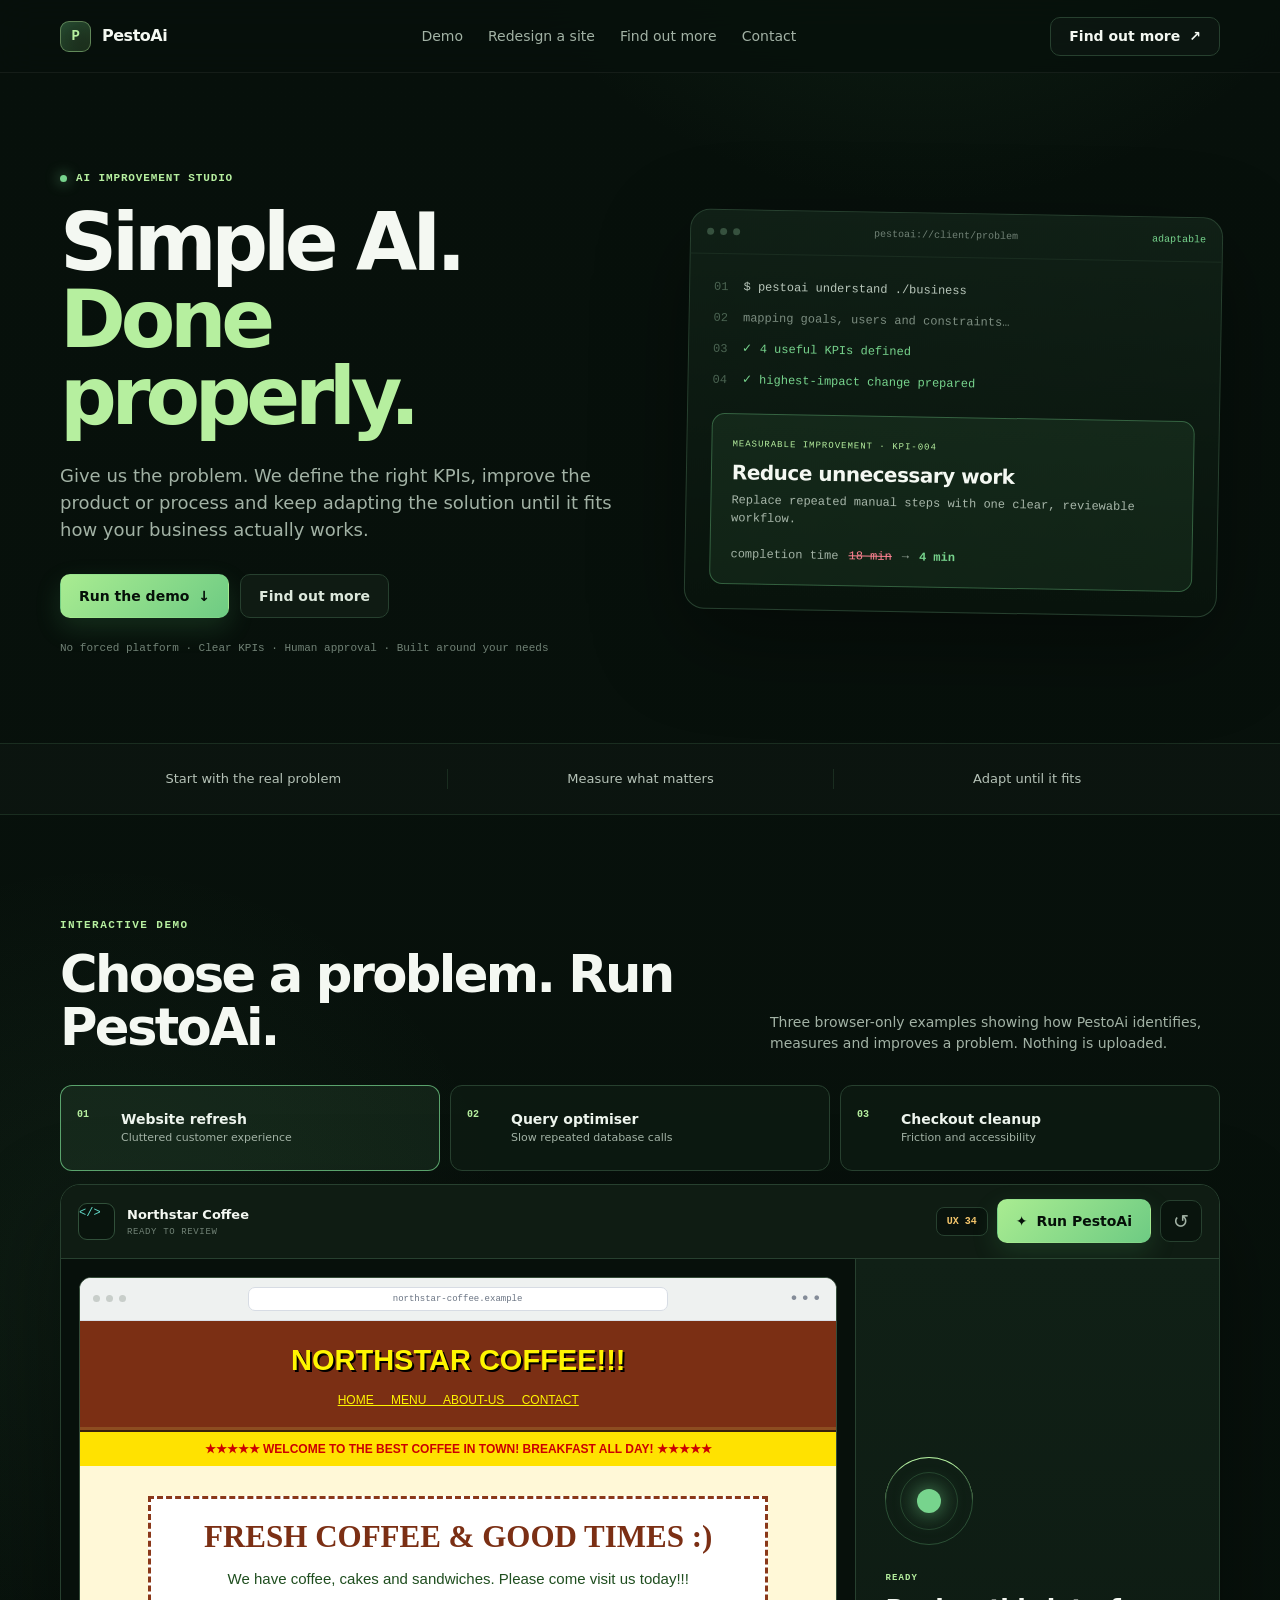
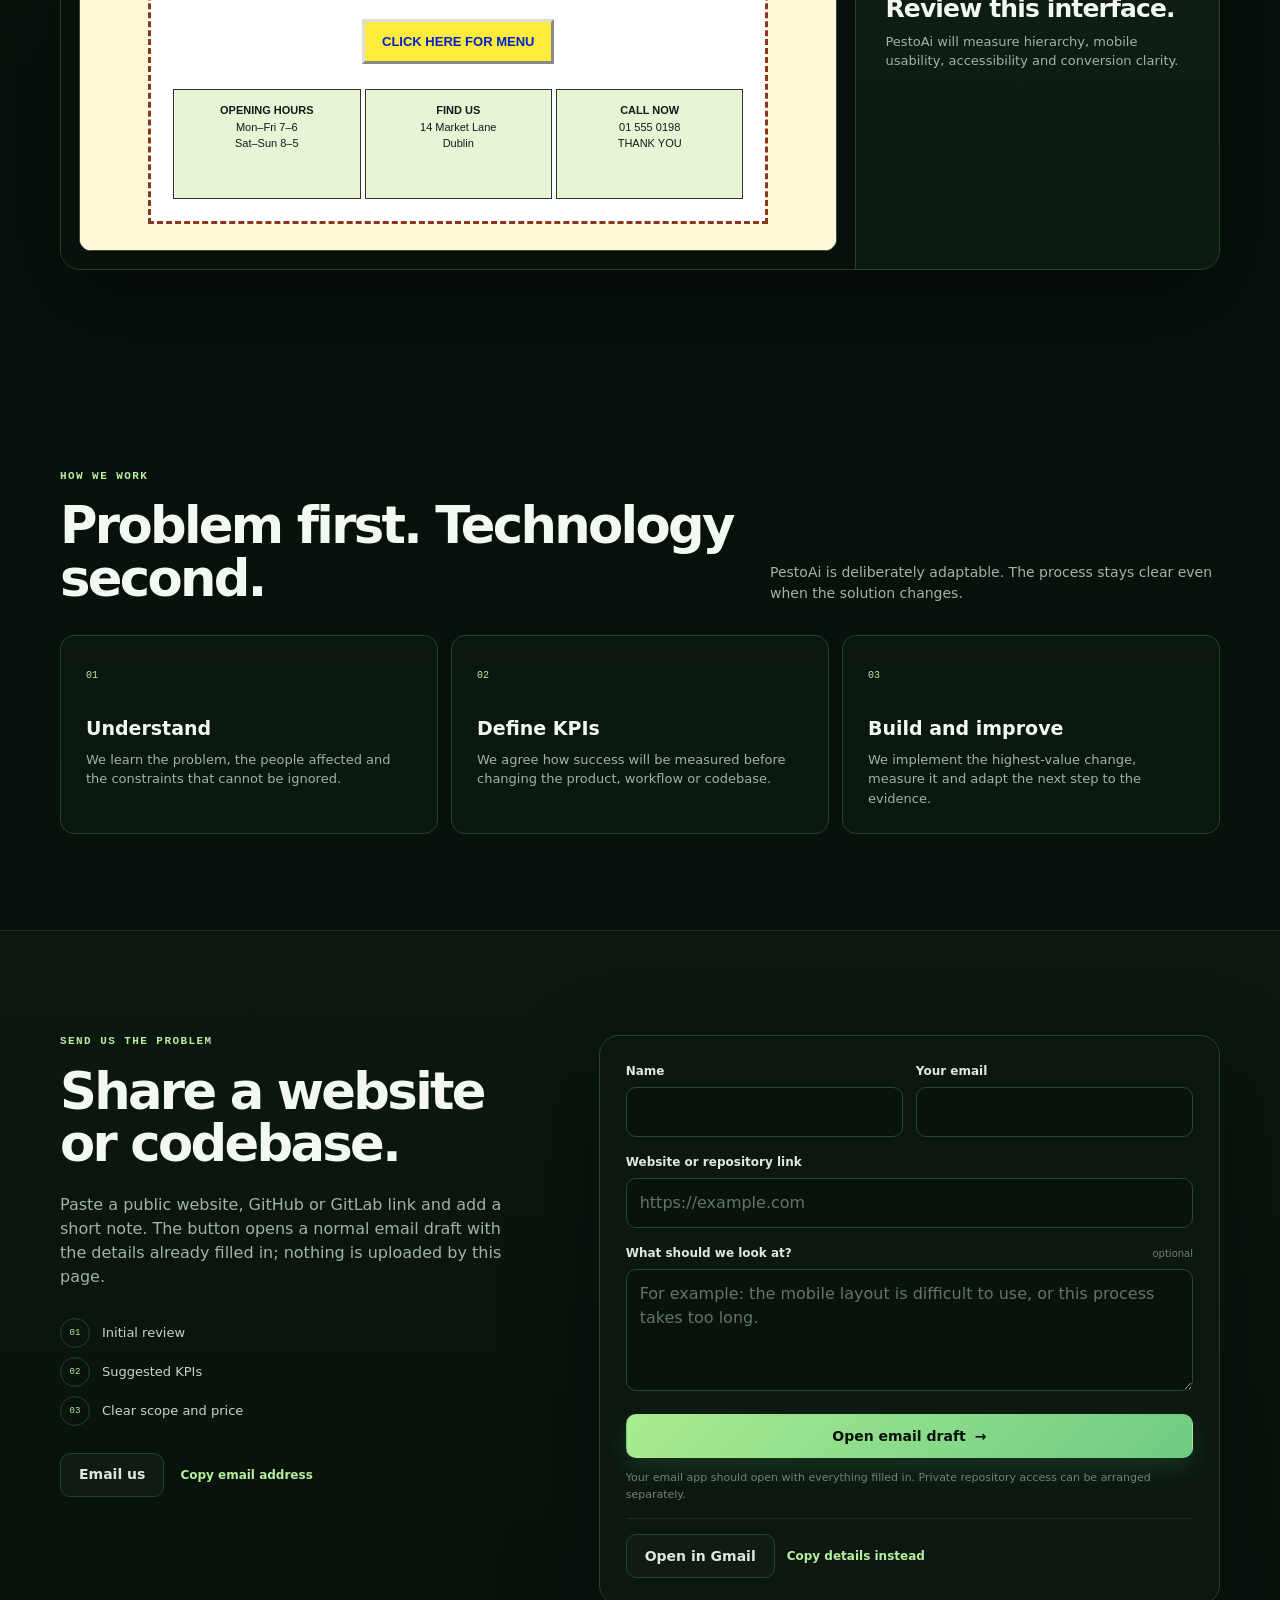
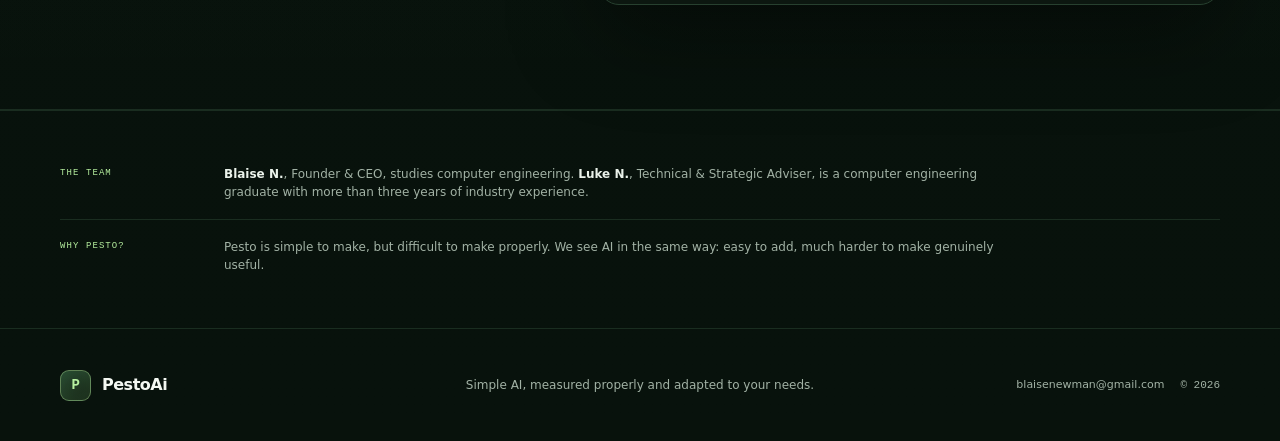
==== commit c1528be0: "email fix" ====
--- a/index.html
+++ b/index.html
@@ -8,7 +8,9 @@
   <title>PestoAi — Simple AI, done properly.</title>
   <link rel="icon" href="assets/pestoai-mark.svg" type="image/svg+xml">
   <link rel="stylesheet" href="styles.css">
+  <link rel="stylesheet" href="contact-email.css">
   <script src="script.js" defer></script>
+  <script src="contact-email.js" defer></script>
 </head>
 <body>
   <a class="skip-link" href="#main">Skip to content</a>
@@ -249,33 +251,31 @@
         <div class="contact-copy">
           <p class="eyebrow">Send us the problem</p>
           <h2>Share a website or codebase.</h2>
-          <p>Send a public website, GitHub or GitLab link, or describe a private codebase. We will review the information and get back in touch about the most useful next step.</p>
+          <p>Paste a public website, GitHub or GitLab link and add a short note. The button opens a normal email draft with the details already filled in; nothing is uploaded by this page.</p>
           <div class="contact-points">
             <span><i aria-hidden="true">01</i> Initial review</span>
             <span><i aria-hidden="true">02</i> Suggested KPIs</span>
             <span><i aria-hidden="true">03</i> Clear scope and price</span>
           </div>
           <div class="contact-actions">
-            <a class="button button-secondary" href="https://mail.google.com/mail/?view=cm&amp;fs=1&amp;to=blaisenewman%40gmail.com&amp;su=PestoAi%20enquiry" target="_blank" rel="noopener">Email us</a>
+            <a class="button button-secondary" href="mailto:blaisenewman@gmail.com?subject=PestoAi%20enquiry">Email us</a>
             <button class="text-button" id="copyEmail" type="button">Copy email address</button>
           </div>
         </div>
 
-        <form class="review-form" id="reviewForm" action="send-review.php" method="post">
+        <form class="review-form" id="reviewForm" action="mailto:blaisenewman@gmail.com?subject=PestoAi%20website%20or%20codebase%20review" method="post" enctype="text/plain">
           <div class="form-row">
-            <label><span>Name</span><input type="text" name="name" autocomplete="name" required></label>
-            <label><span>Email</span><input type="email" name="email" autocomplete="email" required></label>
-          </div>
-          <label><span>Company <small>optional</small></span><input type="text" name="company" autocomplete="organization"></label>
-          <label><span>Website, repository or codebase link</span><input type="url" name="project_url" placeholder="https://…" required></label>
-          <label><span>What would you like improved?</span><textarea name="problem" rows="5" placeholder="Tell us what is slow, repetitive, confusing or difficult to measure." required></textarea></label>
-          <label class="honeypot" aria-hidden="true">Leave this blank<input type="text" name="website" tabindex="-1" autocomplete="off"></label>
-          <button class="button button-primary form-submit" type="submit">Send for review <span aria-hidden="true">→</span></button>
-          <p class="form-note">Private repository? Send the link first. We will arrange secure access separately.</p>
+            <label><span>Name</span><input type="text" name="name" autocomplete="name" maxlength="100" required></label>
+            <label><span>Your email</span><input type="email" name="email" autocomplete="email" inputmode="email" maxlength="160" required></label>
+          </div>
+          <label><span>Website or repository link</span><input type="url" name="project_url" placeholder="https://example.com" autocomplete="url" inputmode="url" autocapitalize="none" spellcheck="false" maxlength="500" required></label>
+          <label><span>What should we look at? <small>optional</small></span><textarea name="problem" rows="4" maxlength="1500" placeholder="For example: the mobile layout is difficult to use, or this process takes too long."></textarea></label>
+          <button class="button button-primary form-submit" type="submit">Open email draft <span aria-hidden="true">→</span></button>
+          <p class="form-note">Your email app should open with everything filled in. Private repository access can be arranged separately.</p>
           <p class="form-status" id="formStatus" role="status" aria-live="polite"></p>
-          <div class="form-fallback" id="formFallback" hidden>
-            <a class="button button-secondary" id="openGmailFallback" target="_blank" rel="noopener">Open in Gmail</a>
-            <button class="text-button" id="copySubmission" type="button">Copy message details</button>
+          <div class="form-fallback contact-email-actions" id="formFallback">
+            <a class="button button-secondary" id="openGmailFallback" href="https://mail.google.com/mail/?view=cm&amp;fs=1&amp;to=blaisenewman%40gmail.com&amp;su=PestoAi%20website%20or%20codebase%20review" target="_blank" rel="noopener">Open in Gmail</a>
+            <button class="text-button" id="copySubmission" type="button">Copy details instead</button>
           </div>
         </form>
       </div>
@@ -299,7 +299,7 @@
     <div class="shell footer-inner">
       <a class="brand" href="#top" aria-label="PestoAi home"><span class="brand-mark" aria-hidden="true">P</span><span>PestoAi</span></a>
       <p>Simple AI, measured properly and adapted to your needs.</p>
-      <div class="footer-meta"><a href="https://mail.google.com/mail/?view=cm&amp;fs=1&amp;to=blaisenewman%40gmail.com&amp;su=PestoAi%20enquiry" target="_blank" rel="noopener">blaisenewman@gmail.com</a><span class="mono">© <span id="year"></span></span></div>
+      <div class="footer-meta"><a href="mailto:blaisenewman@gmail.com?subject=PestoAi%20enquiry">blaisenewman@gmail.com</a><span class="mono">© <span id="year"></span></span></div>
     </div>
   </footer>
 
--- a/contact-email.css
+++ b/contact-email.css
@@ -0,0 +1,51 @@
+/* Contact-only reliability fixes. The rest of the site remains controlled by styles.css. */
+#contact .contact-email-actions {
+  display: flex;
+  flex-wrap: wrap;
+  align-items: center;
+  gap: 0.75rem;
+}
+
+#contact .contact-email-actions[hidden] {
+  display: none;
+}
+
+#contact .review-form input,
+#contact .review-form textarea,
+#contact .review-form button,
+#contact .review-form a {
+  min-height: 44px;
+}
+
+#contact .review-form textarea {
+  min-height: 120px;
+  resize: vertical;
+}
+
+@media (max-width: 700px) {
+  #contact .review-form .form-row {
+    grid-template-columns: 1fr;
+  }
+
+  #contact .contact-actions,
+  #contact .contact-email-actions {
+    display: grid;
+    grid-template-columns: 1fr;
+    width: 100%;
+  }
+
+  #contact .contact-actions .button,
+  #contact .contact-actions .text-button,
+  #contact .contact-email-actions .button,
+  #contact .contact-email-actions .text-button,
+  #contact .form-submit {
+    width: 100%;
+    justify-content: center;
+    text-align: center;
+  }
+
+  #contact .review-form input,
+  #contact .review-form textarea {
+    font-size: 16px;
+  }
+}
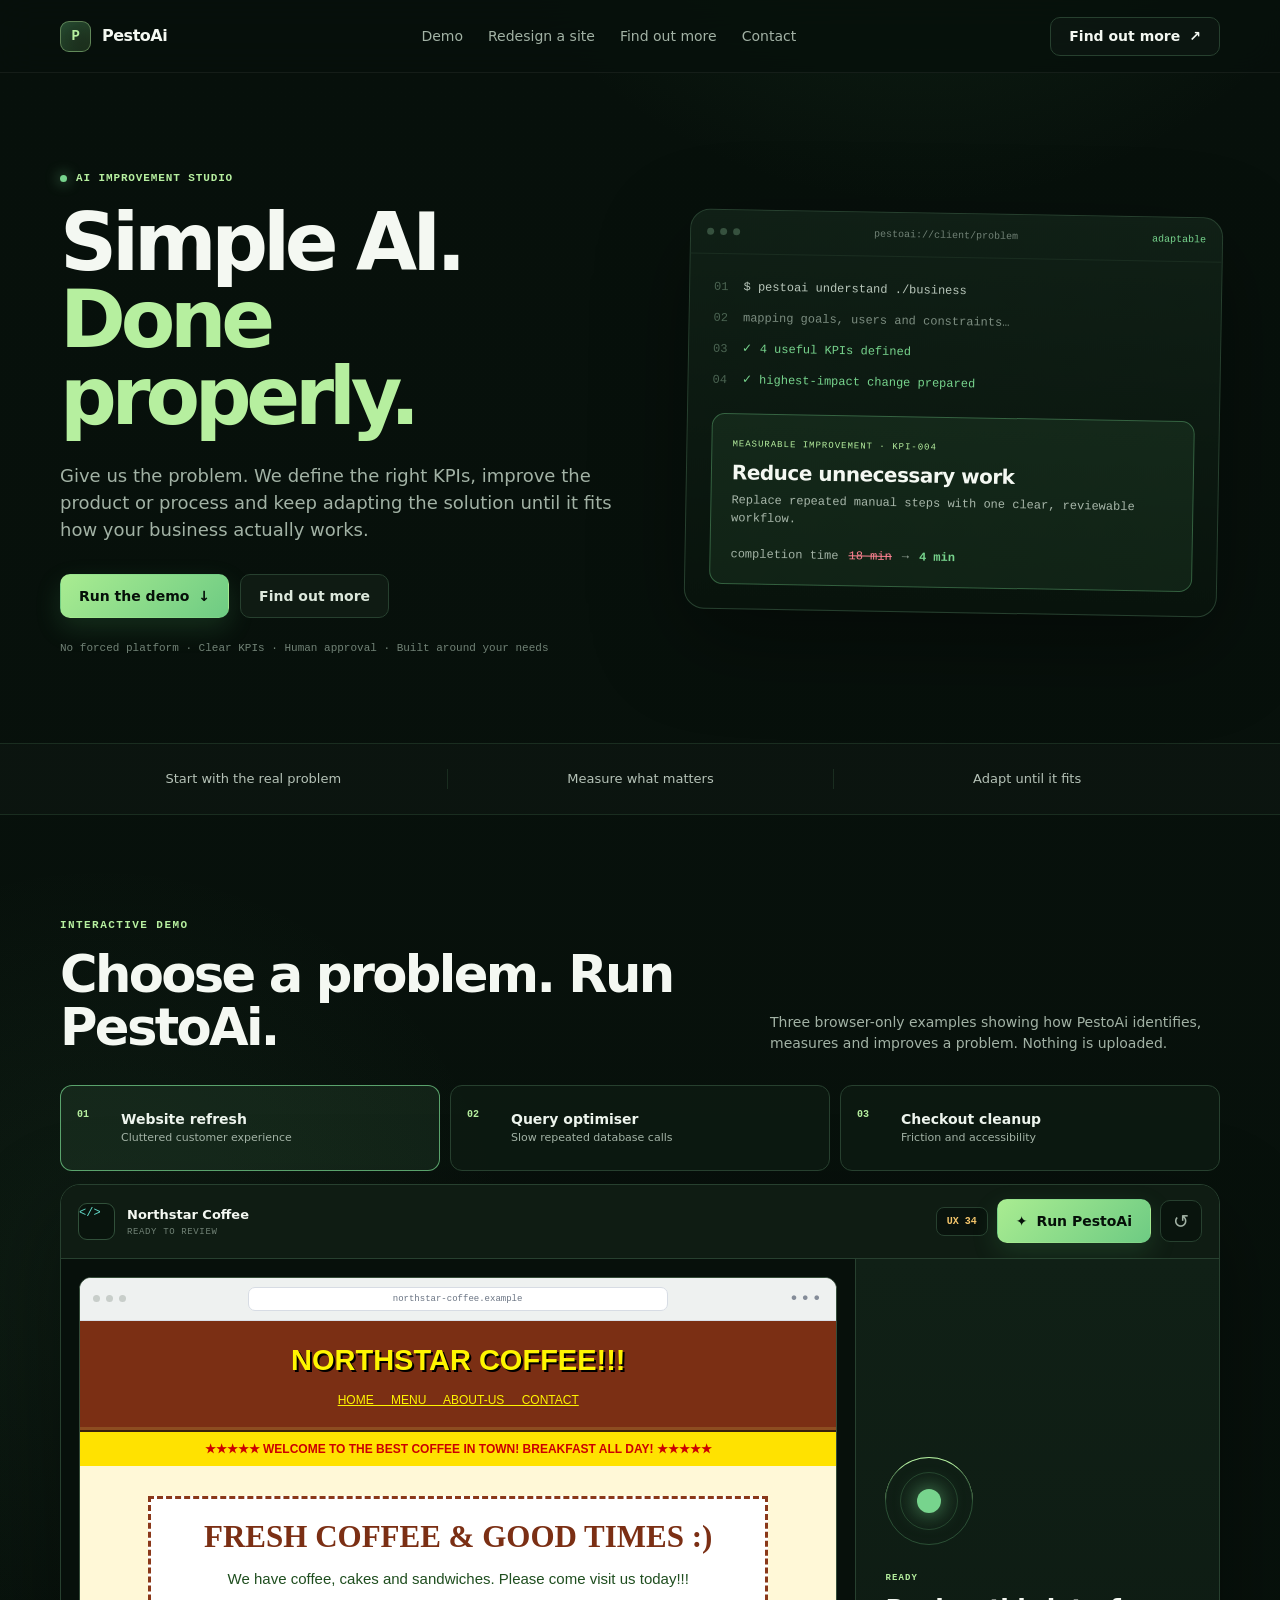
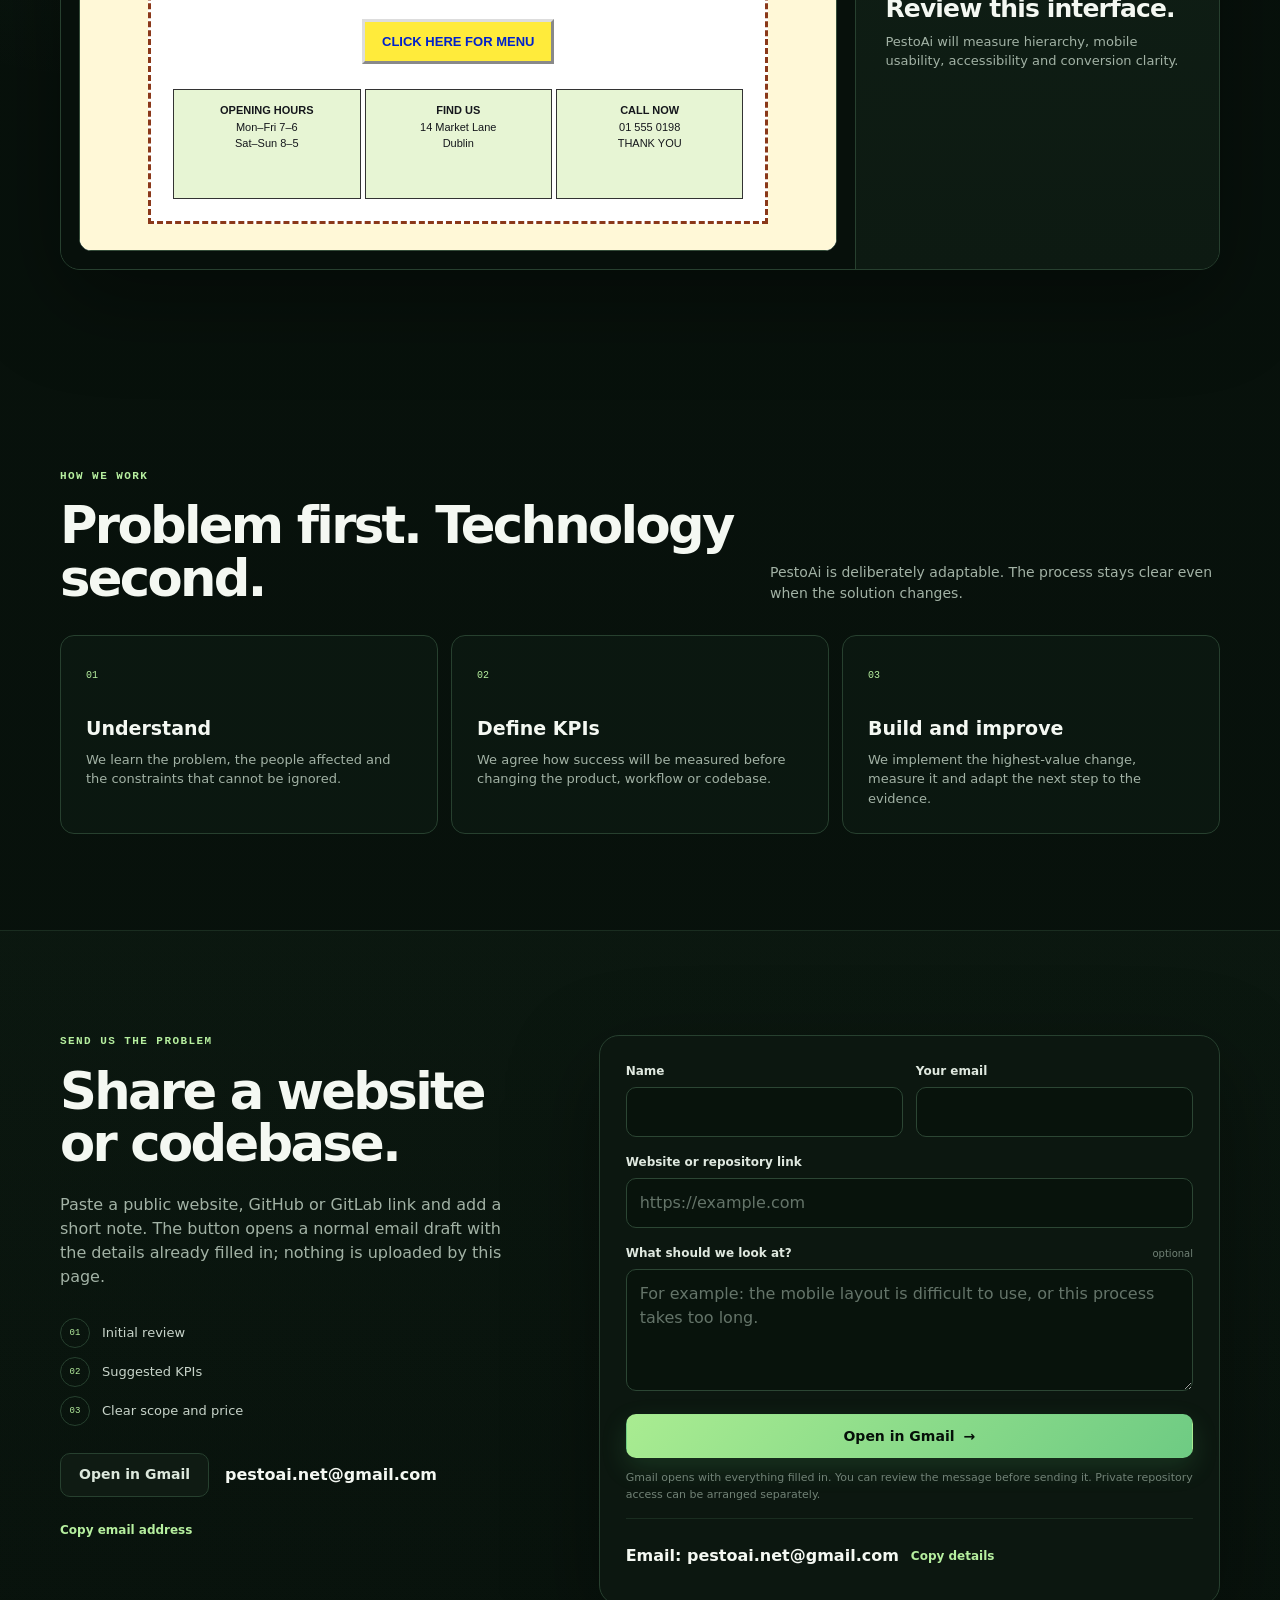
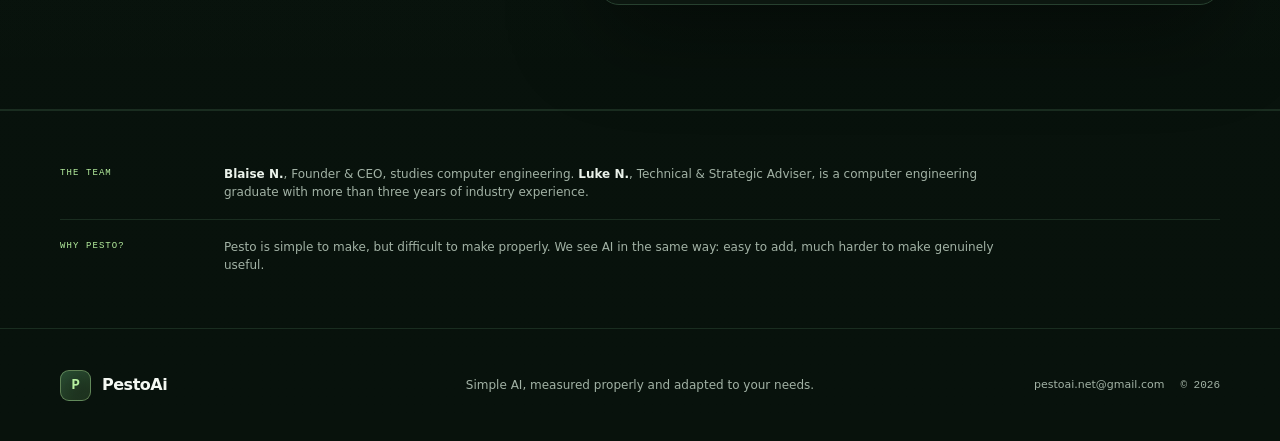
==== commit 1dfd0769: "email clarity" ====
--- a/index.html
+++ b/index.html
@@ -8,9 +8,9 @@
   <title>PestoAi — Simple AI, done properly.</title>
   <link rel="icon" href="assets/pestoai-mark.svg" type="image/svg+xml">
   <link rel="stylesheet" href="styles.css">
-  <link rel="stylesheet" href="contact-email.css">
+  <link rel="stylesheet" href="contact-email.css?v=3">
   <script src="script.js" defer></script>
-  <script src="contact-email.js" defer></script>
+  <script src="contact-email.js?v=3" defer></script>
 </head>
 <body>
   <a class="skip-link" href="#main">Skip to content</a>
@@ -258,24 +258,25 @@
             <span><i aria-hidden="true">03</i> Clear scope and price</span>
           </div>
           <div class="contact-actions">
-            <a class="button button-secondary" href="mailto:blaisenewman@gmail.com?subject=PestoAi%20enquiry">Email us</a>
+            <a class="button button-secondary" href="https://mail.google.com/mail/?view=cm&amp;fs=1&amp;tf=1&amp;to=pestoai.net%40gmail.com&amp;su=PestoAi%20enquiry" target="_blank" rel="noopener">Open in Gmail</a>
+            <span class="contact-email-address">pestoai.net@gmail.com</span>
             <button class="text-button" id="copyEmail" type="button">Copy email address</button>
           </div>
         </div>
 
-        <form class="review-form" id="reviewForm" action="mailto:blaisenewman@gmail.com?subject=PestoAi%20website%20or%20codebase%20review" method="post" enctype="text/plain">
+        <form class="review-form" id="reviewForm">
           <div class="form-row">
             <label><span>Name</span><input type="text" name="name" autocomplete="name" maxlength="100" required></label>
             <label><span>Your email</span><input type="email" name="email" autocomplete="email" inputmode="email" maxlength="160" required></label>
           </div>
           <label><span>Website or repository link</span><input type="url" name="project_url" placeholder="https://example.com" autocomplete="url" inputmode="url" autocapitalize="none" spellcheck="false" maxlength="500" required></label>
           <label><span>What should we look at? <small>optional</small></span><textarea name="problem" rows="4" maxlength="1500" placeholder="For example: the mobile layout is difficult to use, or this process takes too long."></textarea></label>
-          <button class="button button-primary form-submit" type="submit">Open email draft <span aria-hidden="true">→</span></button>
-          <p class="form-note">Your email app should open with everything filled in. Private repository access can be arranged separately.</p>
+          <button class="button button-primary form-submit" type="submit">Open in Gmail <span aria-hidden="true">→</span></button>
+          <p class="form-note">Gmail opens with everything filled in. You can review the message before sending it. Private repository access can be arranged separately.</p>
           <p class="form-status" id="formStatus" role="status" aria-live="polite"></p>
           <div class="form-fallback contact-email-actions" id="formFallback">
-            <a class="button button-secondary" id="openGmailFallback" href="https://mail.google.com/mail/?view=cm&amp;fs=1&amp;to=blaisenewman%40gmail.com&amp;su=PestoAi%20website%20or%20codebase%20review" target="_blank" rel="noopener">Open in Gmail</a>
-            <button class="text-button" id="copySubmission" type="button">Copy details instead</button>
+            <span class="contact-email-address">Email: pestoai.net@gmail.com</span>
+            <button class="text-button" id="copySubmission" type="button">Copy details</button>
           </div>
         </form>
       </div>
@@ -299,7 +300,7 @@
     <div class="shell footer-inner">
       <a class="brand" href="#top" aria-label="PestoAi home"><span class="brand-mark" aria-hidden="true">P</span><span>PestoAi</span></a>
       <p>Simple AI, measured properly and adapted to your needs.</p>
-      <div class="footer-meta"><a href="mailto:blaisenewman@gmail.com?subject=PestoAi%20enquiry">blaisenewman@gmail.com</a><span class="mono">© <span id="year"></span></span></div>
+      <div class="footer-meta"><a href="https://mail.google.com/mail/?view=cm&amp;fs=1&amp;tf=1&amp;to=pestoai.net%40gmail.com&amp;su=PestoAi%20enquiry" target="_blank" rel="noopener">pestoai.net@gmail.com</a><span class="mono">© <span id="year"></span></span></div>
     </div>
   </footer>
 
--- a/contact-email.css
+++ b/contact-email.css
@@ -8,6 +8,14 @@
 
 #contact .contact-email-actions[hidden] {
   display: none;
+}
+
+#contact .contact-email-address {
+  display: inline-flex;
+  align-items: center;
+  min-height: 44px;
+  overflow-wrap: anywhere;
+  font-weight: 600;
 }
 
 #contact .review-form input,
@@ -44,6 +52,11 @@
     text-align: center;
   }
 
+  #contact .contact-email-address {
+    justify-content: center;
+    text-align: center;
+  }
+
   #contact .review-form input,
   #contact .review-form textarea {
     font-size: 16px;
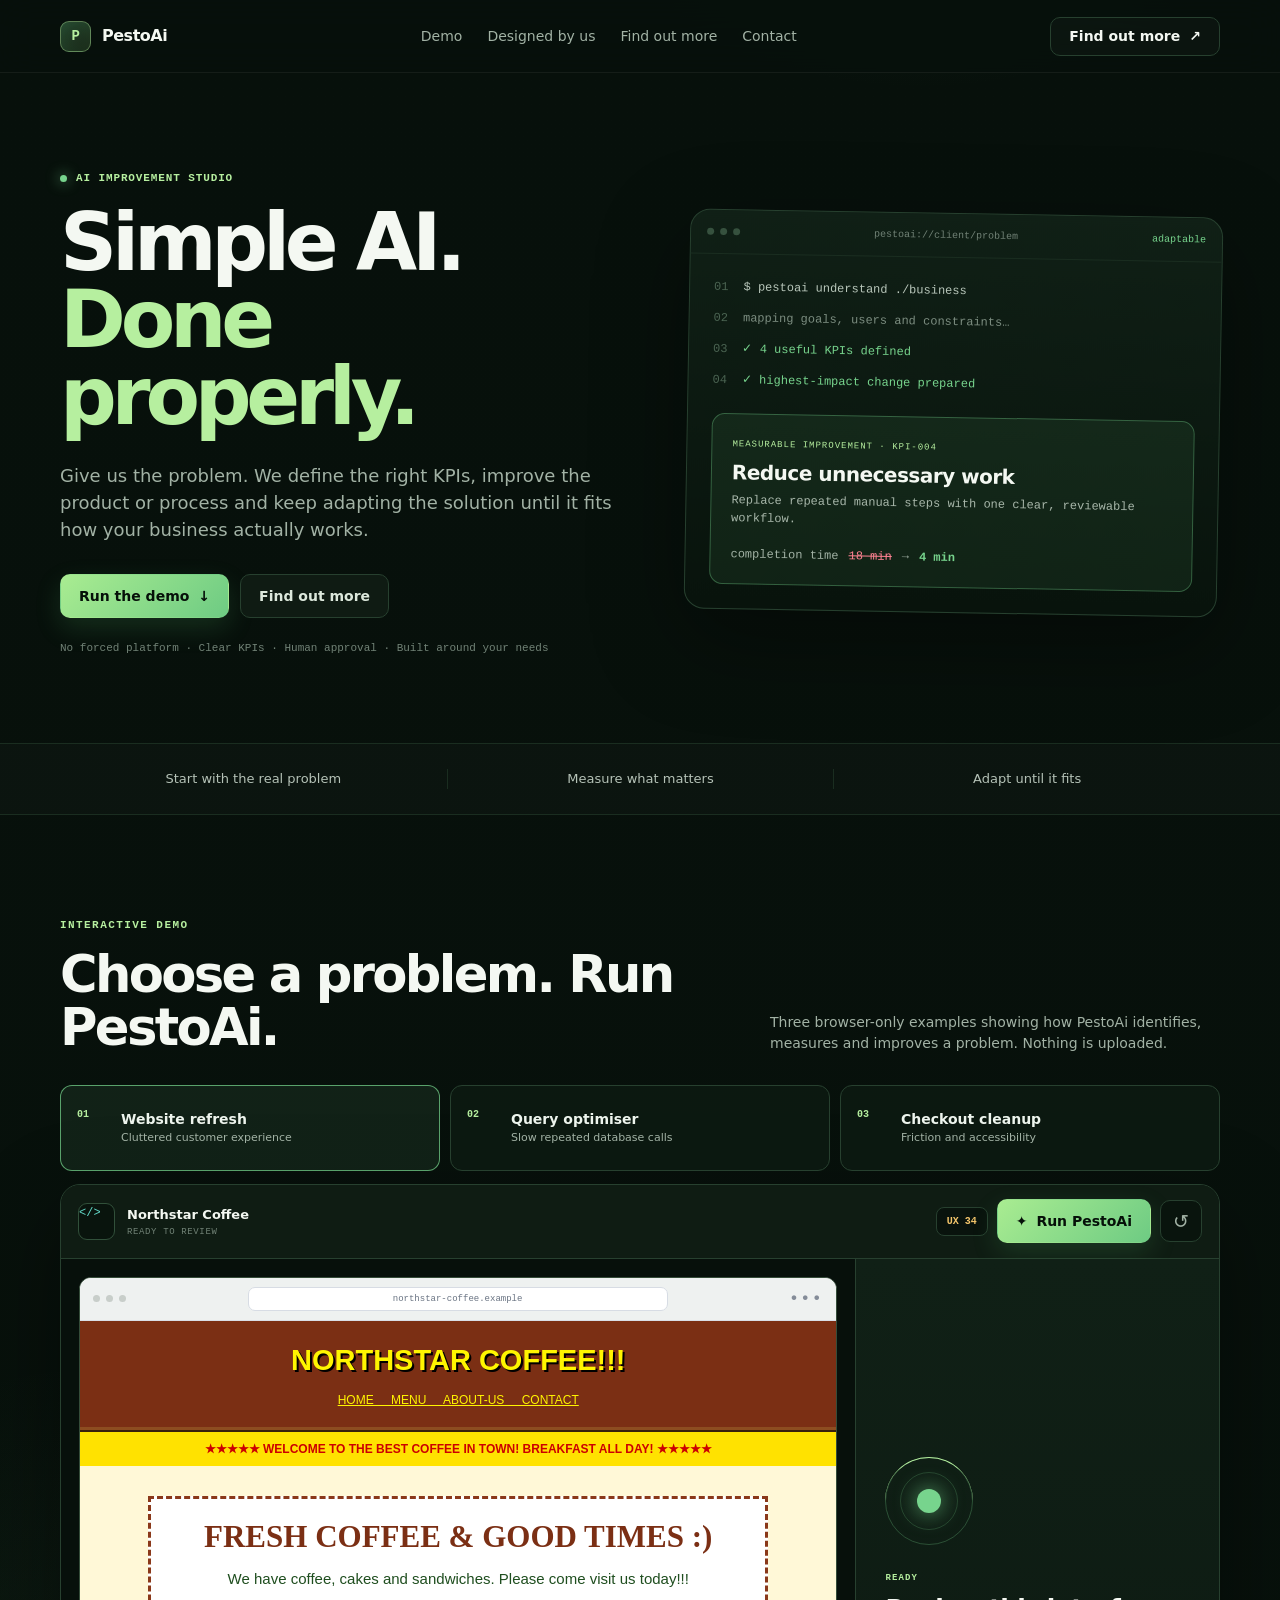
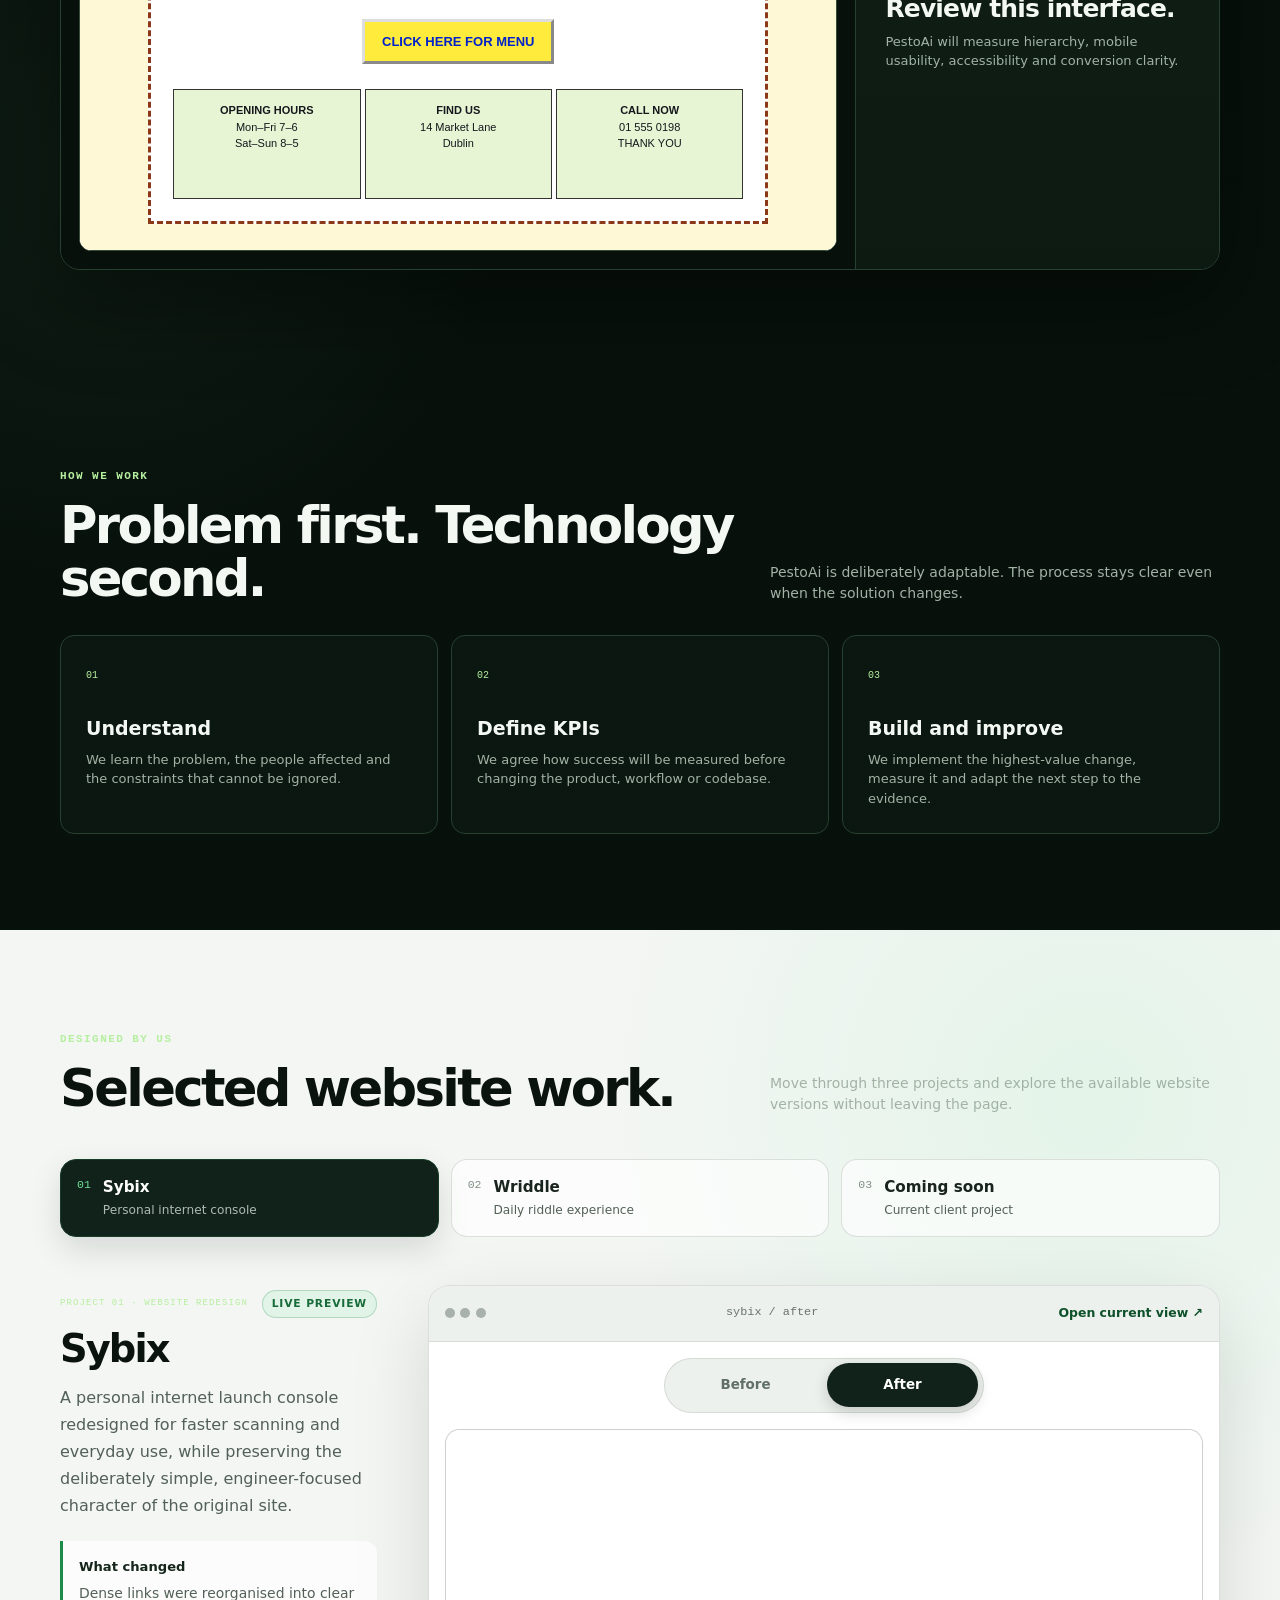
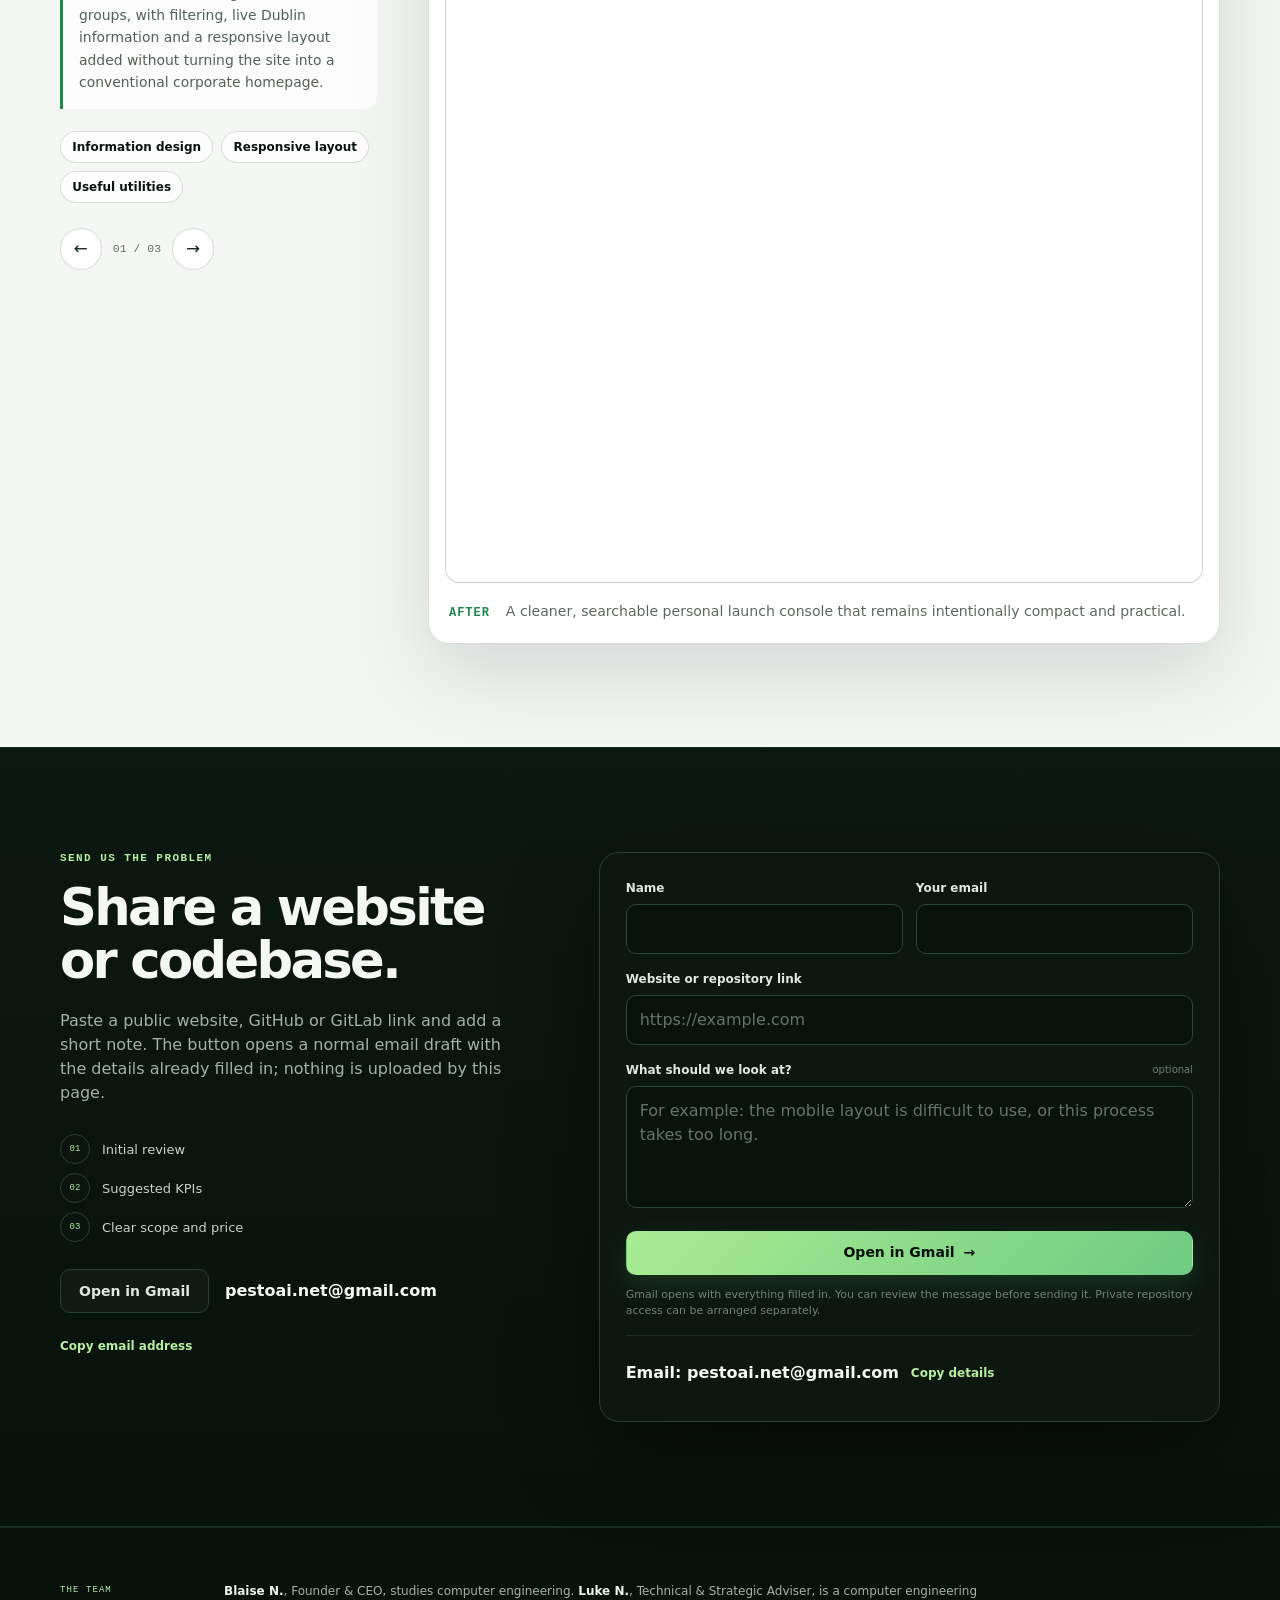
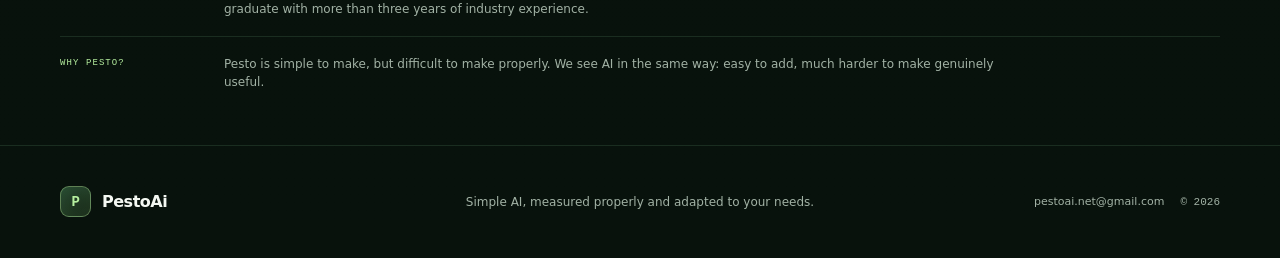
==== commit 962067cf: "Designed by us" ====
--- a/index.html
+++ b/index.html
@@ -9,8 +9,10 @@
   <link rel="icon" href="assets/pestoai-mark.svg" type="image/svg+xml">
   <link rel="stylesheet" href="styles.css">
   <link rel="stylesheet" href="contact-email.css?v=3">
+  <link rel="stylesheet" href="designed-by-us.css?v=2">
   <script src="script.js" defer></script>
   <script src="contact-email.js?v=3" defer></script>
+  <script src="designed-by-us.js?v=2" defer></script>
 </head>
 <body>
   <a class="skip-link" href="#main">Skip to content</a>
@@ -24,7 +26,7 @@
 
       <nav class="desktop-nav" aria-label="Primary navigation">
         <a href="#demo">Demo</a>
-        <a href="#redesign">Redesign a site</a>
+        <a href="#designed">Designed by us</a>
         <button class="nav-button" type="button" data-open-dialog="aboutDialog">Find out more</button>
         <a href="#contact">Contact</a>
       </nav>
@@ -40,7 +42,7 @@
 
     <nav class="mobile-menu shell" id="mobileMenu" aria-label="Mobile navigation" hidden>
       <a href="#demo">Demo</a>
-      <a href="#redesign">Redesign a site</a>
+      <a href="#designed">Designed by us</a>
       <button type="button" data-open-dialog="aboutDialog">Find out more</button>
       <a href="#contact">Contact</a>
     </nav>
@@ -203,6 +205,84 @@
       </ol>
     </section>
 
+    <section class="designed-section" id="designed" aria-labelledby="designedTitle">
+      <div class="shell">
+        <div class="section-heading designed-heading">
+          <div>
+            <p class="eyebrow">Designed by us</p>
+            <h2 id="designedTitle">Selected website work.</h2>
+          </div>
+          <p>Move through three projects and explore the available website versions without leaving the page.</p>
+        </div>
+
+        <div class="designed-project-tabs" role="tablist" aria-label="Designed by PestoAi projects">
+          <button class="designed-project-tab is-active" type="button" role="tab" aria-selected="true" data-designed-project="sybix">
+            <span class="mono">01</span><strong>Sybix</strong><small>Personal internet console</small>
+          </button>
+          <button class="designed-project-tab" type="button" role="tab" aria-selected="false" data-designed-project="wriddle">
+            <span class="mono">02</span><strong>Wriddle</strong><small>Daily riddle experience</small>
+          </button>
+          <button class="designed-project-tab" type="button" role="tab" aria-selected="false" data-designed-project="coming-soon">
+            <span class="mono">03</span><strong>Coming soon</strong><small>Current client project</small>
+          </button>
+        </div>
+
+        <article class="designed-showcase" data-designed-showcase>
+          <div class="designed-project-copy">
+            <div class="designed-project-meta">
+              <p class="mini-label mono" id="designedProjectNumber">PROJECT 01 · WEBSITE REDESIGN</p>
+              <span class="designed-status" id="designedProjectStatus">LIVE PREVIEW</span>
+            </div>
+            <h3 id="designedProjectName">Sybix</h3>
+            <p id="designedProjectSummary">A personal internet launch console redesigned for faster scanning and everyday use, while preserving the deliberately simple, engineer-focused character of the original site.</p>
+            <div class="designed-outcome" id="designedProjectOutcome">
+              <strong>What changed</strong>
+              <p>Dense links were reorganised into clear groups, with filtering, live Dublin information and a responsive layout added without turning the site into a conventional corporate homepage.</p>
+            </div>
+            <div class="designed-tags" id="designedProjectTags" aria-label="Project services">
+              <span>Information design</span><span>Responsive layout</span><span>Useful utilities</span>
+            </div>
+
+            <div class="designed-project-nav" aria-label="Project navigation">
+              <button class="designed-arrow" id="designedPrevious" type="button" aria-label="Previous project">←</button>
+              <span class="mono" id="designedProjectCount">01 / 03</span>
+              <button class="designed-arrow" id="designedNext" type="button" aria-label="Next project">→</button>
+            </div>
+          </div>
+
+          <div class="designed-preview-card">
+            <div class="designed-browser-bar">
+              <div class="designed-window-dots" aria-hidden="true"><span></span><span></span><span></span></div>
+              <span class="designed-address mono" id="designedAddress">sybix / after</span>
+              <a class="designed-open-link" id="designedOpenLink" href="designed-sites/sybix/after/index.html" target="_blank" rel="noopener">Open current view ↗</a>
+            </div>
+
+            <div class="designed-view-controls" id="designedViewControls" role="group" aria-label="Choose website version">
+              <button class="designed-view-button" type="button" data-designed-view="before" aria-pressed="false">Before</button>
+              <button class="designed-view-button is-active" type="button" data-designed-view="after" aria-pressed="true">After</button>
+            </div>
+
+            <div class="designed-frame-wrap" data-designed-frame-wrap>
+              <div class="designed-loading" aria-hidden="true"><span></span><small class="mono">LOADING VIEW</small></div>
+              <iframe
+                id="designedSiteFrame"
+                title="After version of the Sybix website"
+                src="designed-sites/sybix/after/index.html"
+                loading="lazy"
+                sandbox="allow-scripts allow-forms"
+                referrerpolicy="no-referrer"
+              ></iframe>
+            </div>
+
+            <div class="designed-caption">
+              <span class="mono" id="designedViewLabel">AFTER</span>
+              <p id="designedViewDescription">A cleaner, searchable personal launch console that remains intentionally compact and practical.</p>
+            </div>
+          </div>
+        </article>
+      </div>
+    </section>
+
     <section class="generator-section" id="redesign" hidden>
       <div class="shell generator-grid">
         <div class="generator-copy">
--- a/designed-by-us.css
+++ b/designed-by-us.css
@@ -0,0 +1,112 @@
+/* Designed-by-us carousel. Kept separate so the existing PestoAi styles remain unchanged. */
+.designed-section {
+  padding: clamp(4.75rem, 8vw, 8rem) 0;
+  background: radial-gradient(circle at 85% 12%, rgba(74, 222, 128, 0.09), transparent 30rem), #f3f6f3;
+  color: #0b130e;
+  overflow: hidden;
+}
+.designed-heading { margin-bottom: clamp(1.75rem, 4vw, 2.75rem); }
+.designed-project-tabs {
+  display: grid;
+  grid-template-columns: repeat(3, minmax(0, 1fr));
+  gap: .75rem;
+  margin-bottom: clamp(1.75rem, 4vw, 3rem);
+}
+.designed-project-tab {
+  display: grid;
+  grid-template-columns: auto minmax(0, 1fr);
+  gap: .18rem .75rem;
+  min-width: 0;
+  padding: 1rem;
+  border: 1px solid rgba(11, 19, 14, .12);
+  border-radius: 1rem;
+  background: rgba(255, 255, 255, .62);
+  color: #526057;
+  font: inherit;
+  text-align: left;
+  cursor: pointer;
+  transition: border-color 160ms ease, background 160ms ease, transform 160ms ease;
+}
+.designed-project-tab > span { grid-row: 1 / 3; align-self: start; color: #849087; font-size: .72rem; }
+.designed-project-tab strong { overflow: hidden; color: #18241d; font-size: .95rem; text-overflow: ellipsis; white-space: nowrap; }
+.designed-project-tab small { overflow: hidden; font-size: .76rem; text-overflow: ellipsis; white-space: nowrap; }
+.designed-project-tab:hover { border-color: rgba(28, 139, 74, .4); transform: translateY(-1px); }
+.designed-project-tab.is-active { border-color: #173c27; background: #102219; color: #aebbb2; box-shadow: 0 .8rem 2rem rgba(11, 19, 14, .12); }
+.designed-project-tab.is-active strong { color: #fff; }
+.designed-project-tab.is-active > span { color: #6fdf97; }
+.designed-showcase {
+  display: grid;
+  grid-template-columns: minmax(16rem, .72fr) minmax(0, 1.8fr);
+  gap: clamp(1.5rem, 4vw, 4rem);
+  align-items: start;
+}
+.designed-project-copy { position: sticky; top: 7rem; padding-top: .35rem; }
+.designed-project-meta { display: flex; flex-wrap: wrap; align-items: center; justify-content: space-between; gap: .75rem; }
+.designed-project-meta p { margin: 0; }
+.designed-status {
+  display: inline-flex;
+  align-items: center;
+  min-height: 1.75rem;
+  padding: .25rem .55rem;
+  border: 1px solid rgba(28, 139, 74, .25);
+  border-radius: 999px;
+  background: rgba(74, 222, 128, .1);
+  color: #176a39;
+  font-size: .67rem;
+  font-weight: 900;
+  letter-spacing: .08em;
+}
+.designed-project-copy h3 { margin: .65rem 0 1rem; font-size: clamp(1.8rem, 3vw, 2.75rem); letter-spacing: -.05em; line-height: 1.02; }
+.designed-project-copy > p { color: #526057; line-height: 1.7; }
+.designed-outcome { margin: 1.35rem 0; padding: 1rem; border-left: 3px solid #1c8b4a; border-radius: 0 .8rem .8rem 0; background: rgba(255,255,255,.68); }
+.designed-outcome strong { display: block; margin-bottom: .3rem; color: #15251b; font-size: .82rem; }
+.designed-outcome p { margin: 0; color: #526057; font-size: .87rem; line-height: 1.6; }
+.designed-tags { display: flex; flex-wrap: wrap; gap: .5rem; margin: 1.25rem 0 1.6rem; }
+.designed-tags span { display: inline-flex; align-items: center; min-height: 2rem; padding: .35rem .7rem; border: 1px solid rgba(11,19,14,.13); border-radius: 999px; background: rgba(255,255,255,.62); font-size: .75rem; font-weight: 700; }
+.designed-project-nav { display: inline-grid; grid-template-columns: 2.6rem auto 2.6rem; align-items: center; gap: .7rem; }
+.designed-project-nav > span { color: #657169; font-size: .72rem; }
+.designed-arrow { width: 2.6rem; height: 2.6rem; border: 1px solid rgba(11,19,14,.15); border-radius: 50%; background: #fff; color: #13261a; font: inherit; font-size: 1.05rem; cursor: pointer; }
+.designed-arrow:hover { border-color: #1c8b4a; background: #f7fff9; }
+.designed-preview-card { min-width: 0; border: 1px solid rgba(11,19,14,.14); border-radius: 1.35rem; background: #fff; box-shadow: 0 1.75rem 5rem rgba(11,19,14,.13); overflow: hidden; }
+.designed-browser-bar { display: grid; grid-template-columns: auto minmax(0,1fr) auto; align-items: center; gap: 1rem; min-height: 3.5rem; padding: .8rem 1rem; border-bottom: 1px solid rgba(11,19,14,.1); background: #edf1ed; }
+.designed-window-dots { display: flex; gap: .35rem; }
+.designed-window-dots span { width: .62rem; height: .62rem; border-radius: 50%; background: #a8b1aa; }
+.designed-address { min-width: 0; overflow: hidden; color: #69736c; font-size: .74rem; text-align: center; text-overflow: ellipsis; white-space: nowrap; }
+.designed-open-link { color: #0d5029; font-size: .78rem; font-weight: 800; text-decoration: none; white-space: nowrap; }
+.designed-open-link:hover { text-decoration: underline; }
+.designed-view-controls { display: grid; grid-template-columns: repeat(2,minmax(0,1fr)); gap: .35rem; width: min(20rem,calc(100% - 2rem)); margin: 1rem auto; padding: .3rem; border: 1px solid rgba(11,19,14,.1); border-radius: 999px; background: #edf1ed; }
+.designed-view-controls[hidden] { display: none; }
+.designed-view-button { min-height: 2.75rem; border: 0; border-radius: 999px; background: transparent; color: #617067; font: inherit; font-size: .84rem; font-weight: 800; cursor: pointer; }
+.designed-view-button.is-active { background: #102219; color: #fff; box-shadow: 0 .3rem .9rem rgba(11,19,14,.18); }
+.designed-project-tab:focus-visible, .designed-view-button:focus-visible, .designed-arrow:focus-visible, .designed-open-link:focus-visible { outline: 3px solid rgba(34,197,94,.48); outline-offset: 3px; }
+.designed-frame-wrap { position: relative; min-height: clamp(31rem,59vw,47rem); margin: 0 1rem; border: 1px solid rgba(11,19,14,.12); border-radius: .9rem; background: #e8ece8; overflow: hidden; }
+.designed-frame-wrap iframe { display: block; width: 100%; height: clamp(31rem,59vw,47rem); border: 0; background: #fff; opacity: 1; transition: opacity 180ms ease; }
+.designed-loading { position: absolute; inset: 0; z-index: 2; display: grid; place-content: center; justify-items: center; gap: .75rem; background: #e8ece8; opacity: 0; visibility: hidden; transition: opacity 150ms ease,visibility 150ms ease; }
+.designed-loading span { width: 2rem; height: 2rem; border: 2px solid rgba(16,34,25,.16); border-top-color: #1c8b4a; border-radius: 50%; animation: designed-spin 700ms linear infinite; }
+.designed-loading small { color: #5f6d64; }
+.designed-frame-wrap.is-loading .designed-loading { opacity: 1; visibility: visible; }
+.designed-frame-wrap.is-loading iframe { opacity: .25; }
+.designed-caption { display: grid; grid-template-columns: auto minmax(0,1fr); gap: 1rem; align-items: baseline; padding: 1.1rem 1.25rem 1.35rem; }
+.designed-caption span { color: #1c8b4a; font-size: .75rem; font-weight: 900; letter-spacing: .08em; }
+.designed-caption p { margin: 0; color: #5b685f; font-size: .88rem; }
+@keyframes designed-spin { to { transform: rotate(360deg); } }
+@media (max-width: 900px) {
+  .designed-showcase { grid-template-columns: 1fr; }
+  .designed-project-copy { position: static; max-width: 44rem; }
+}
+@media (max-width: 700px) {
+  .designed-project-tabs { display: flex; overflow-x: auto; padding-bottom: .35rem; scroll-snap-type: x mandatory; }
+  .designed-project-tab { flex: 0 0 min(78vw, 19rem); scroll-snap-align: start; }
+}
+@media (max-width: 640px) {
+  .designed-section { padding: 4rem 0; }
+  .designed-browser-bar { grid-template-columns: auto minmax(0,1fr); }
+  .designed-open-link { grid-column: 1 / -1; justify-self: stretch; min-height: 2.5rem; display: inline-flex; align-items: center; justify-content: center; border: 1px solid rgba(11,19,14,.12); border-radius: .65rem; background: #fff; }
+  .designed-address { text-align: right; }
+  .designed-frame-wrap, .designed-frame-wrap iframe { min-height: 31rem; height: 31rem; }
+  .designed-caption { grid-template-columns: 1fr; gap: .4rem; }
+}
+@media (prefers-reduced-motion: reduce) {
+  .designed-loading span { animation: none; }
+  .designed-frame-wrap iframe, .designed-loading, .designed-project-tab { transition: none; }
+}
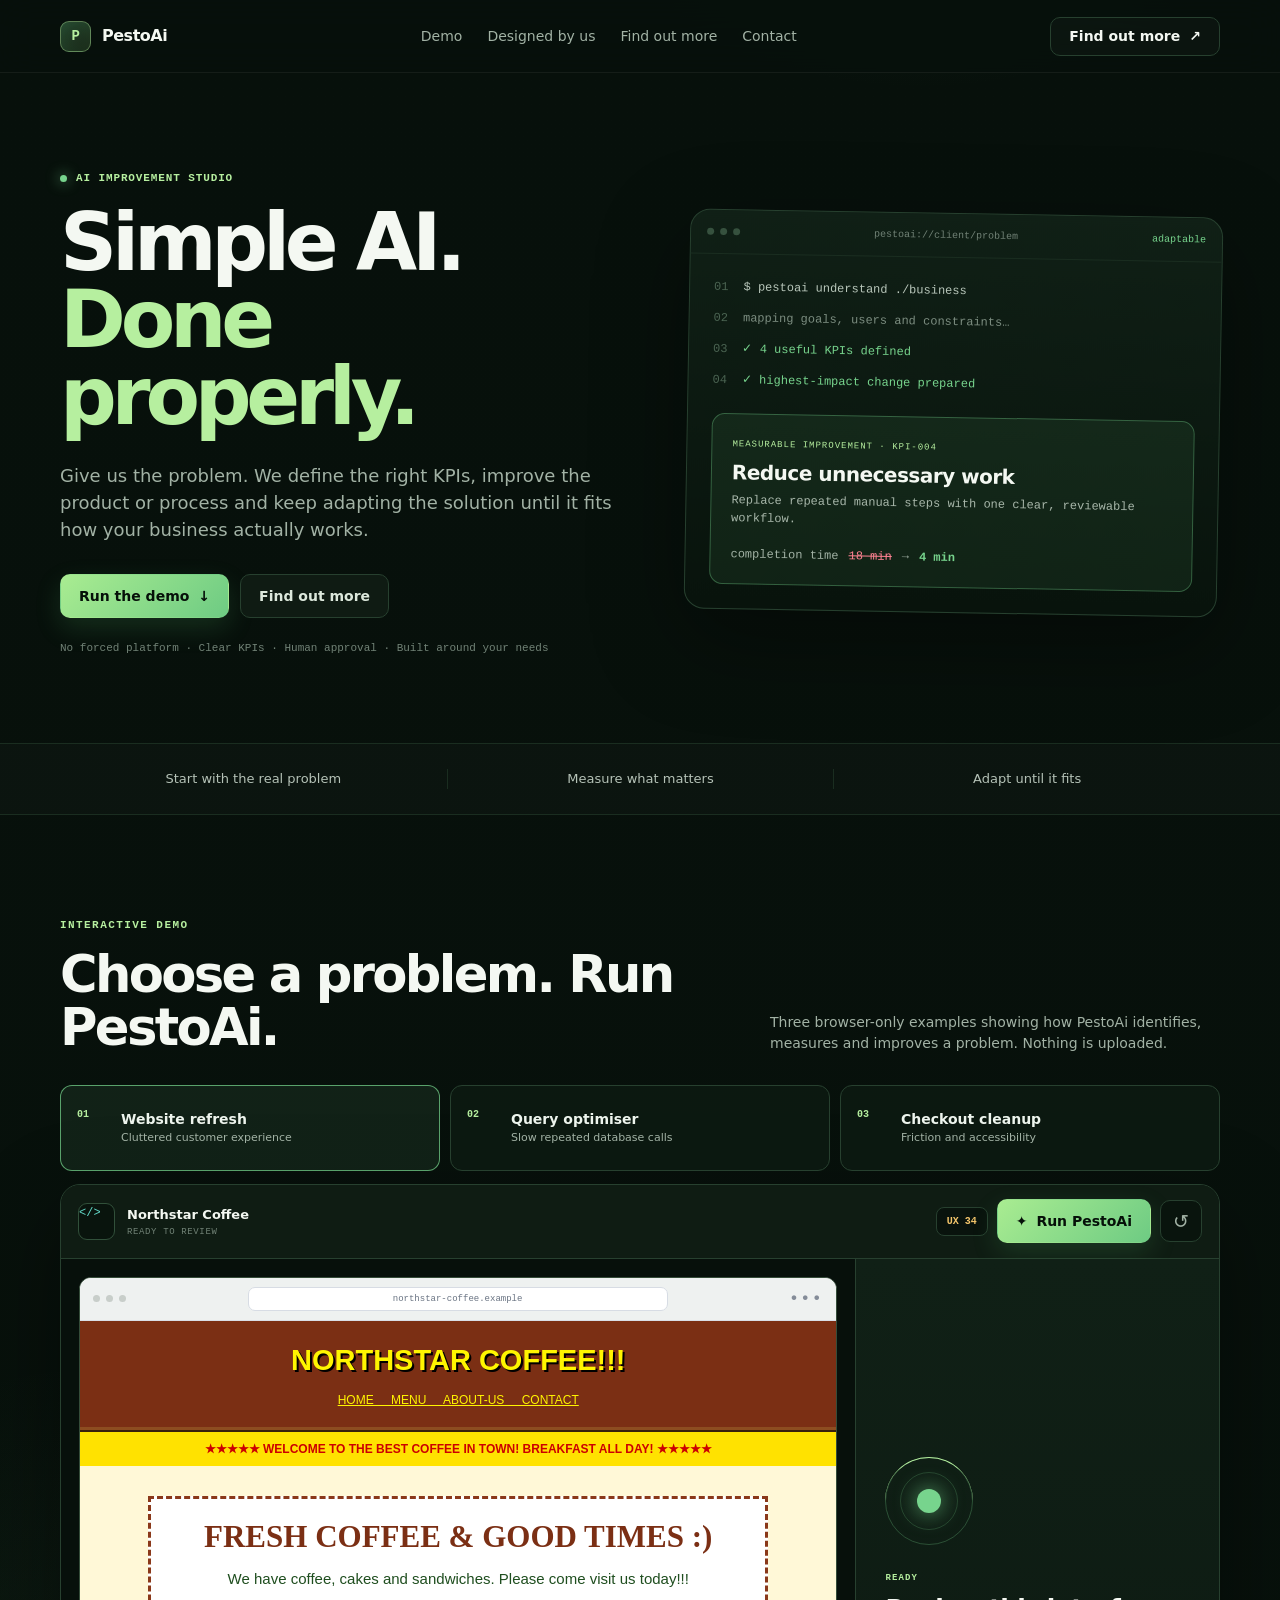
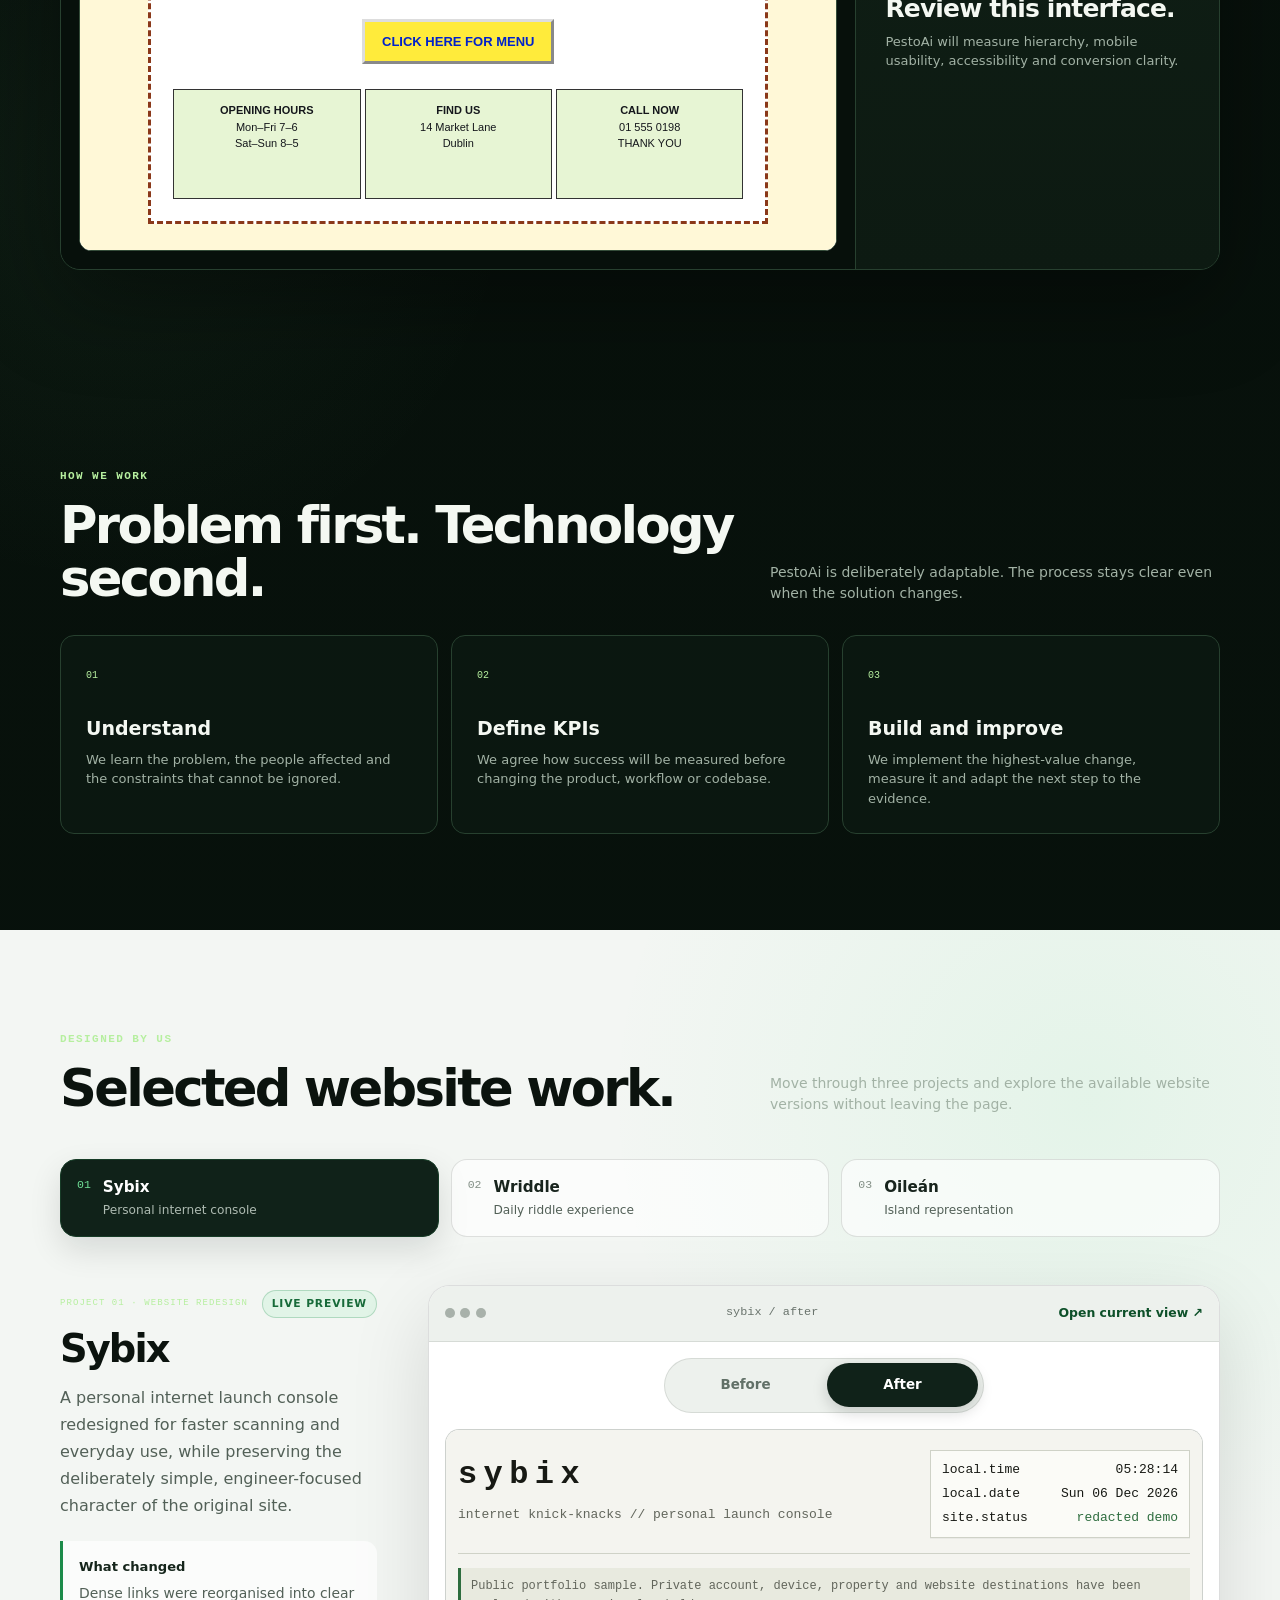
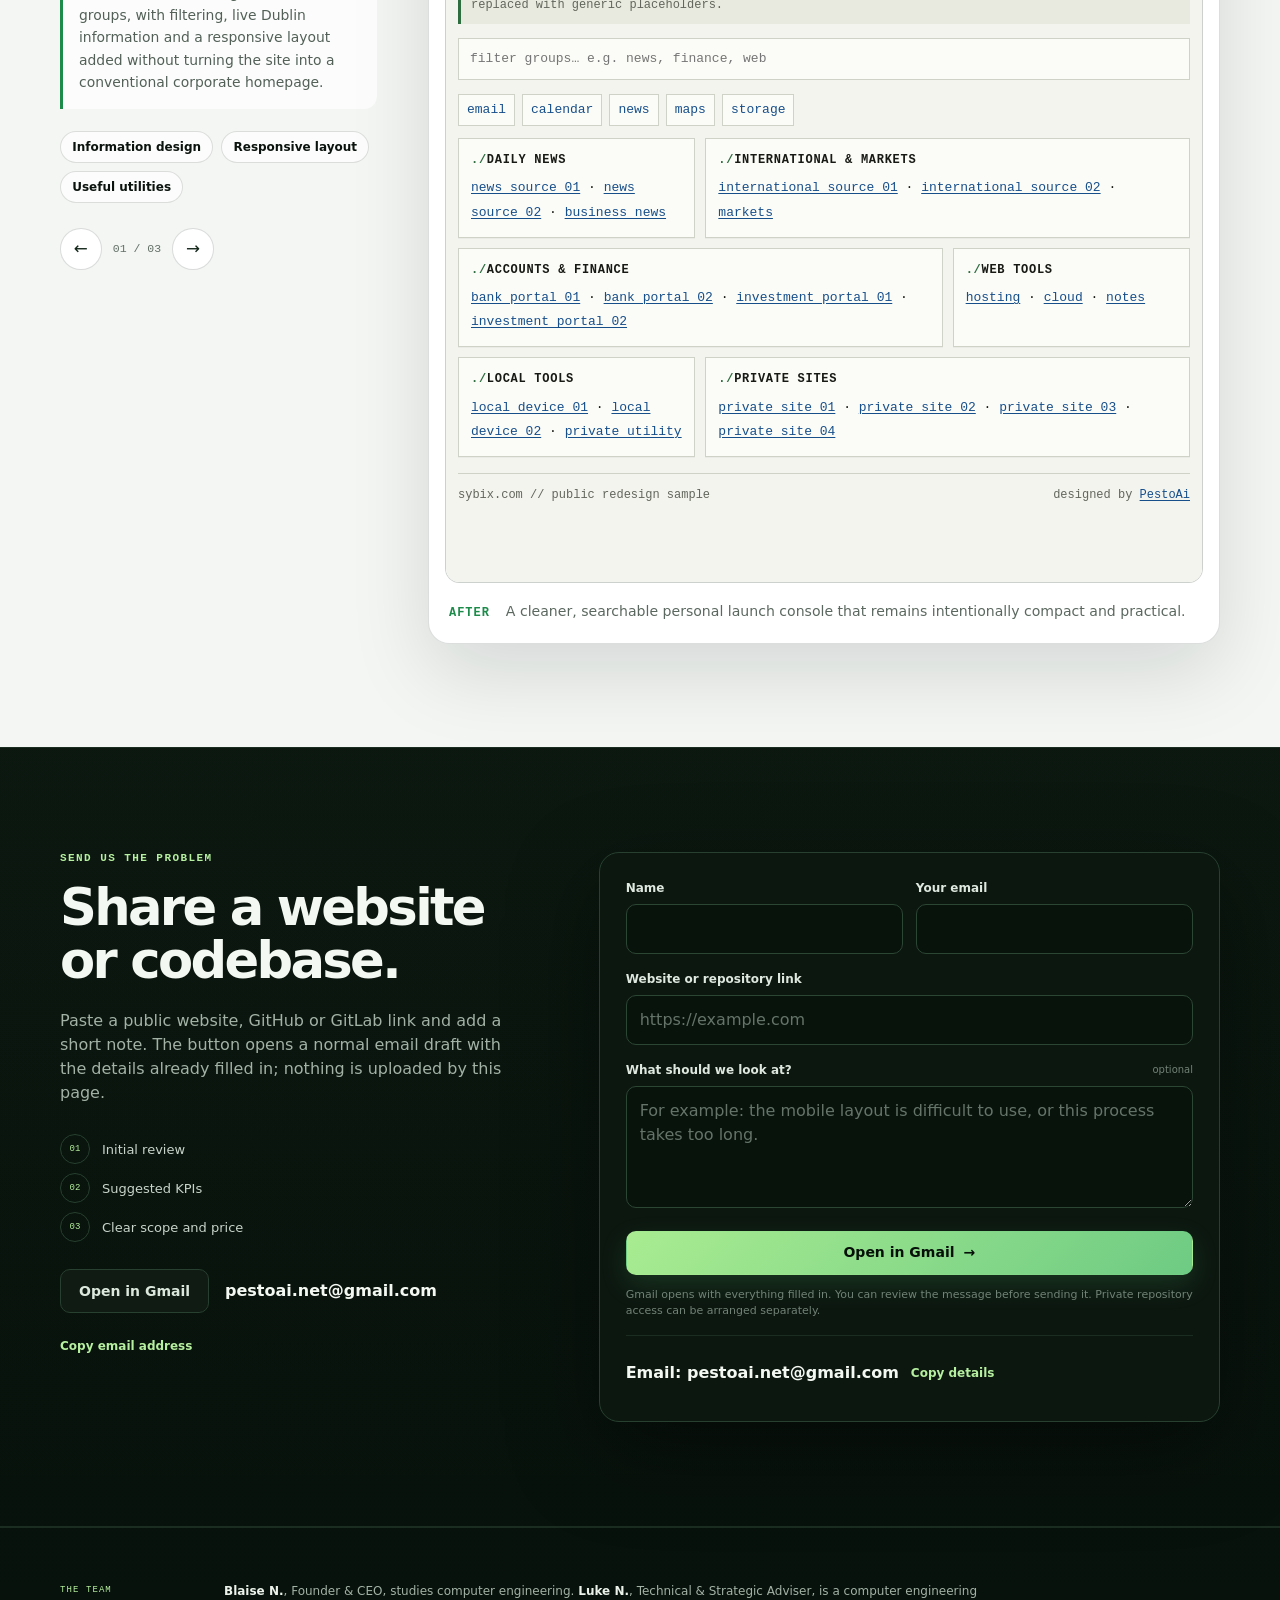
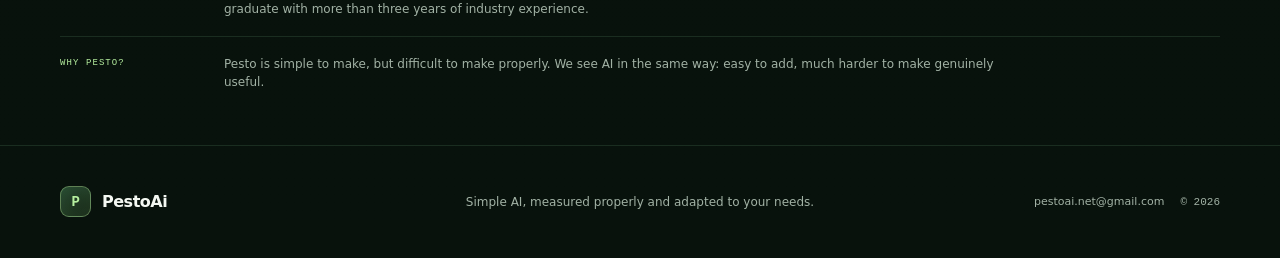
==== commit 849b07ab: "sybix sample" ====
--- a/index.html
+++ b/index.html
@@ -9,10 +9,10 @@
   <link rel="icon" href="assets/pestoai-mark.svg" type="image/svg+xml">
   <link rel="stylesheet" href="styles.css">
   <link rel="stylesheet" href="contact-email.css?v=3">
-  <link rel="stylesheet" href="designed-by-us.css?v=2">
+  <link rel="stylesheet" href="designed-by-us.css?v=3">
   <script src="script.js" defer></script>
   <script src="contact-email.js?v=3" defer></script>
-  <script src="designed-by-us.js?v=2" defer></script>
+  <script src="designed-by-us.js?v=3" defer></script>
 </head>
 <body>
   <a class="skip-link" href="#main">Skip to content</a>
@@ -222,8 +222,8 @@
           <button class="designed-project-tab" type="button" role="tab" aria-selected="false" data-designed-project="wriddle">
             <span class="mono">02</span><strong>Wriddle</strong><small>Daily riddle experience</small>
           </button>
-          <button class="designed-project-tab" type="button" role="tab" aria-selected="false" data-designed-project="coming-soon">
-            <span class="mono">03</span><strong>Coming soon</strong><small>Current client project</small>
+          <button class="designed-project-tab" type="button" role="tab" aria-selected="false" data-designed-project="oilean">
+            <span class="mono">03</span><strong>Oileán</strong><small>Island representation</small>
           </button>
         </div>
 
@@ -269,7 +269,7 @@
                 title="After version of the Sybix website"
                 src="designed-sites/sybix/after/index.html"
                 loading="lazy"
-                sandbox="allow-scripts allow-forms"
+                sandbox="allow-scripts allow-forms allow-same-origin allow-popups allow-popups-to-escape-sandbox"
                 referrerpolicy="no-referrer"
               ></iframe>
             </div>
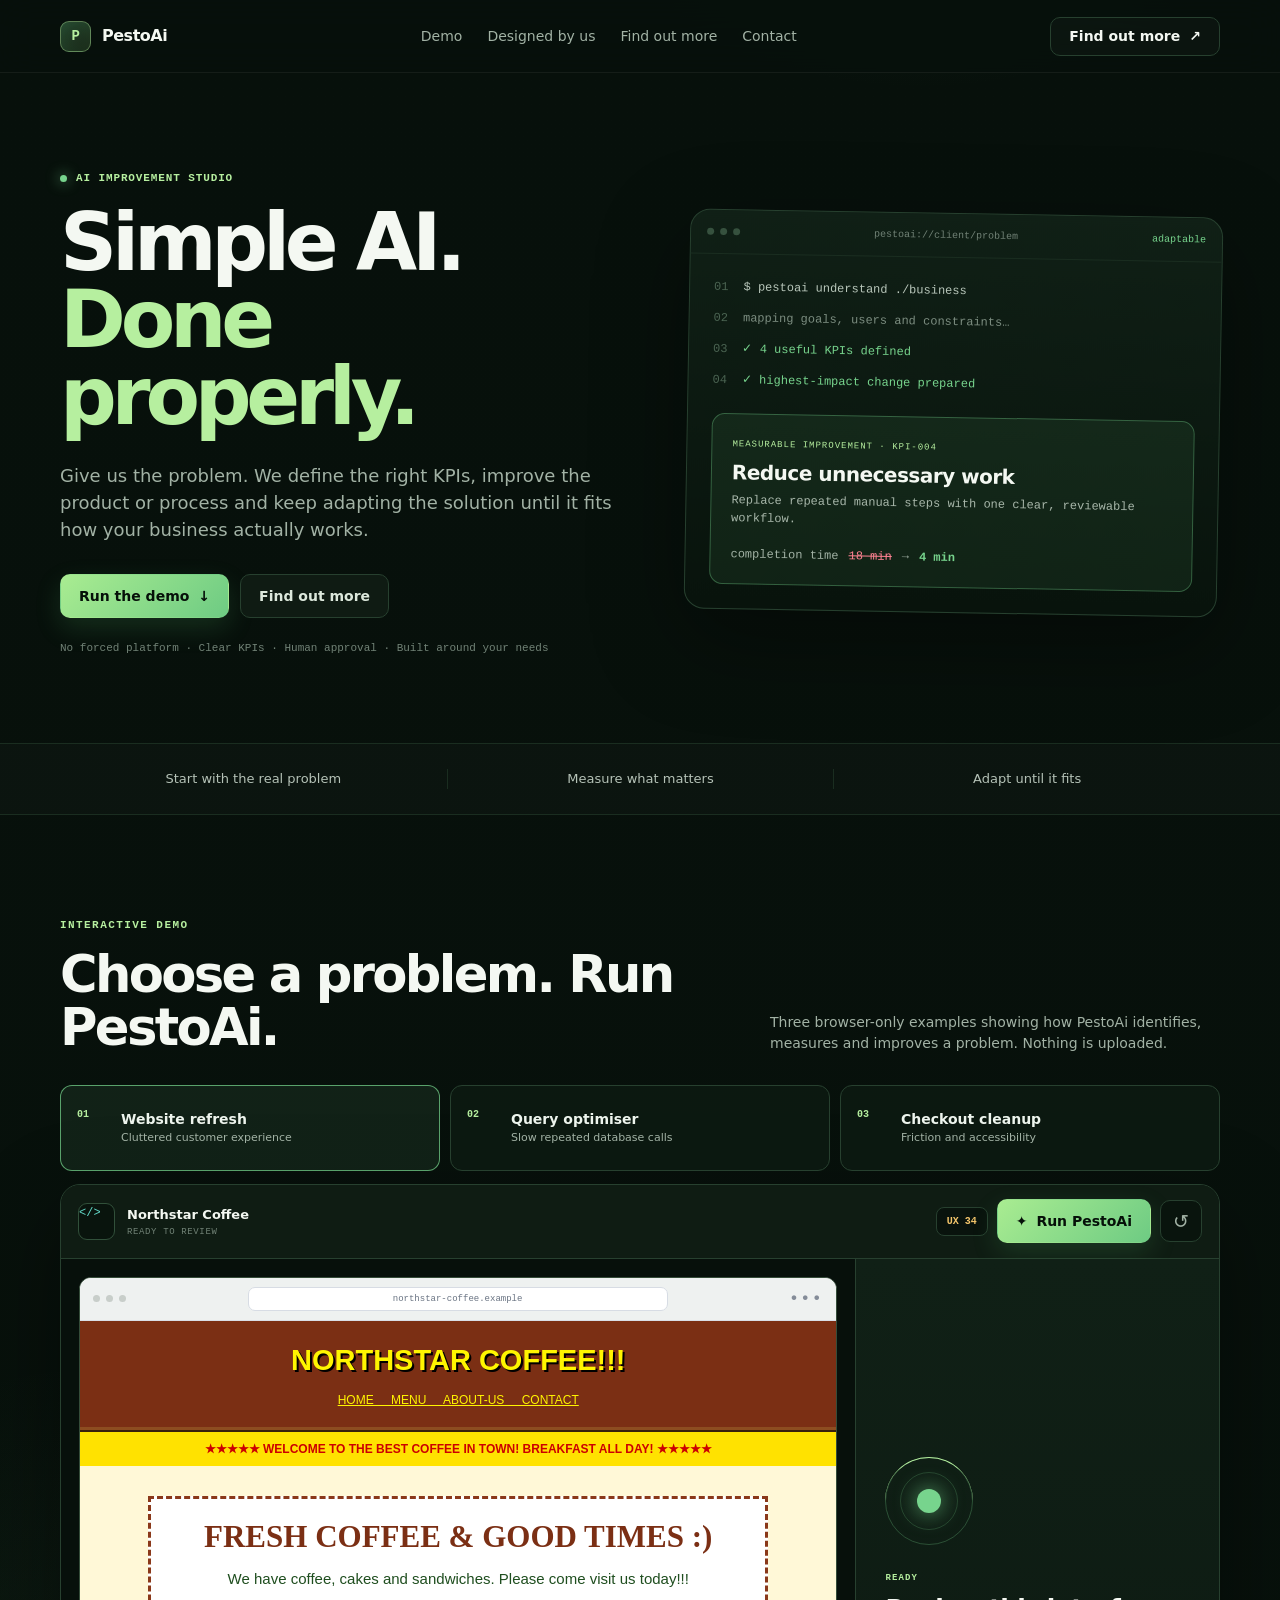
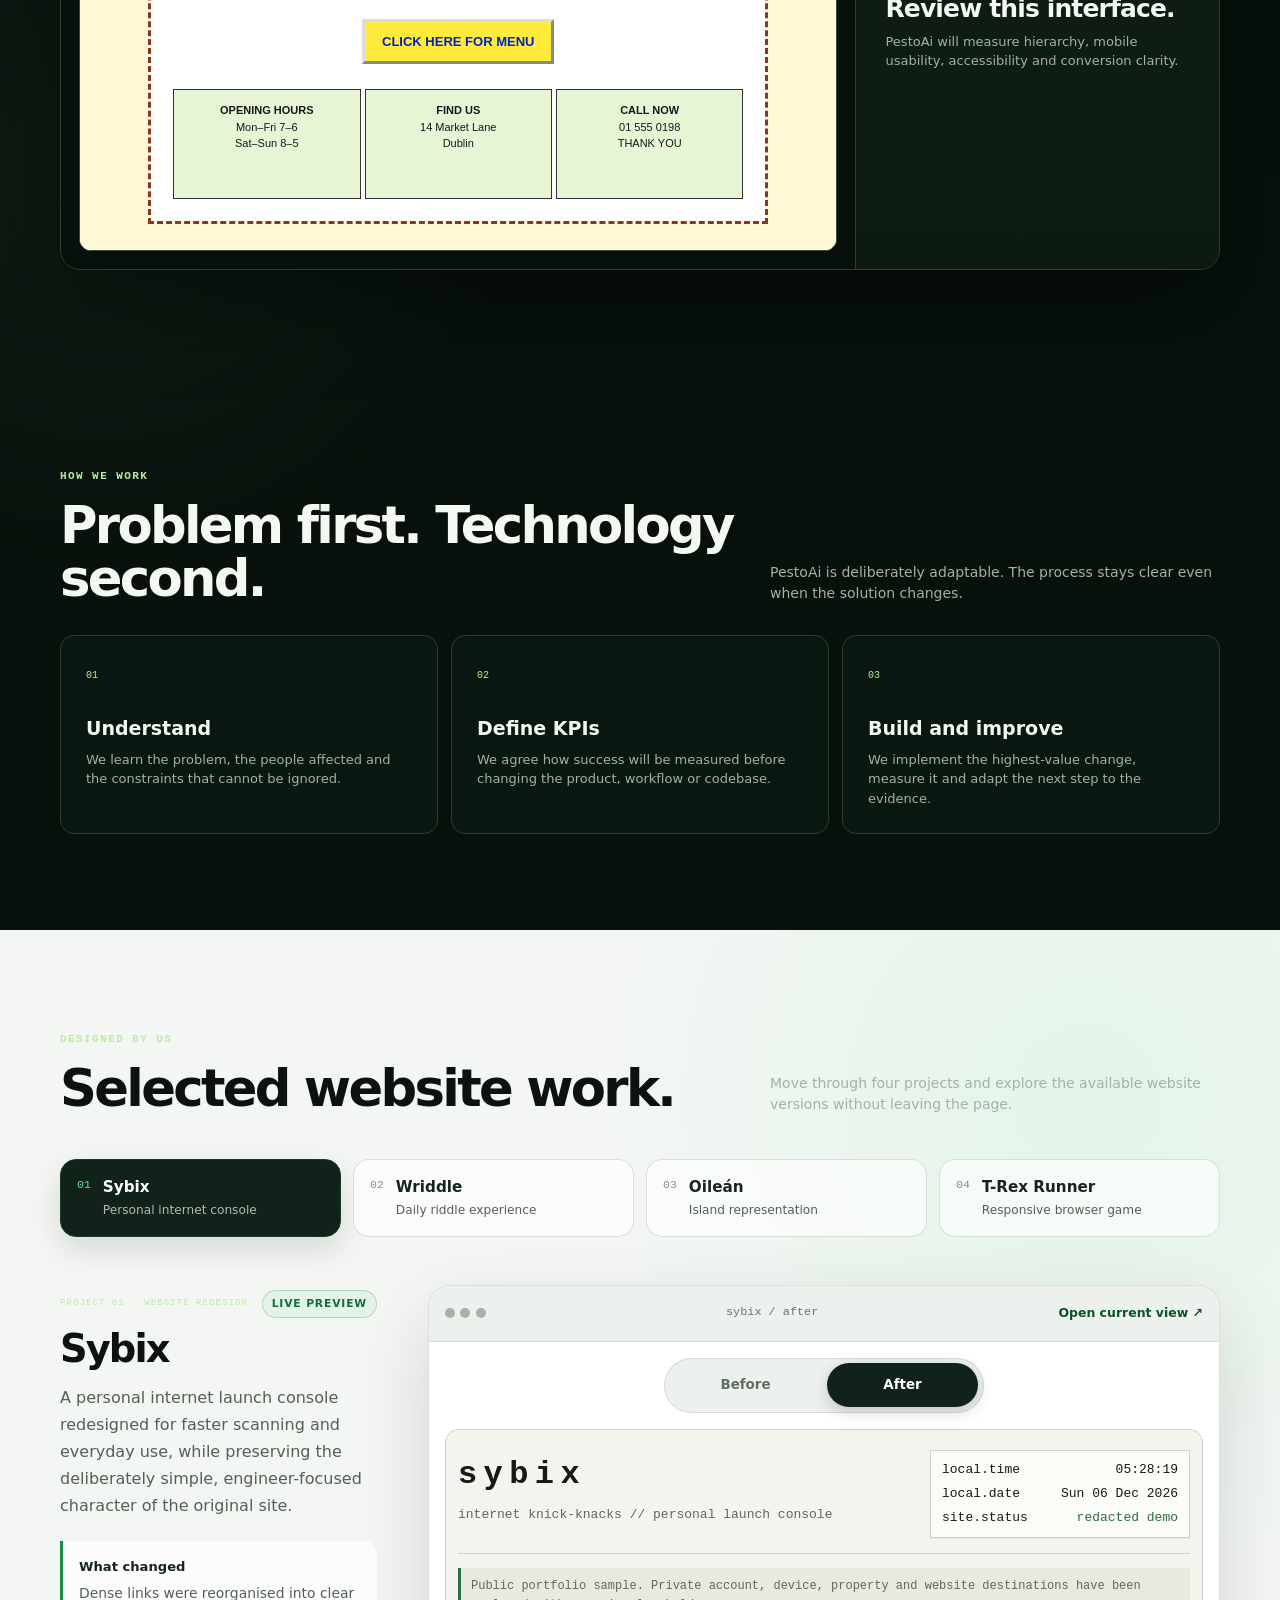
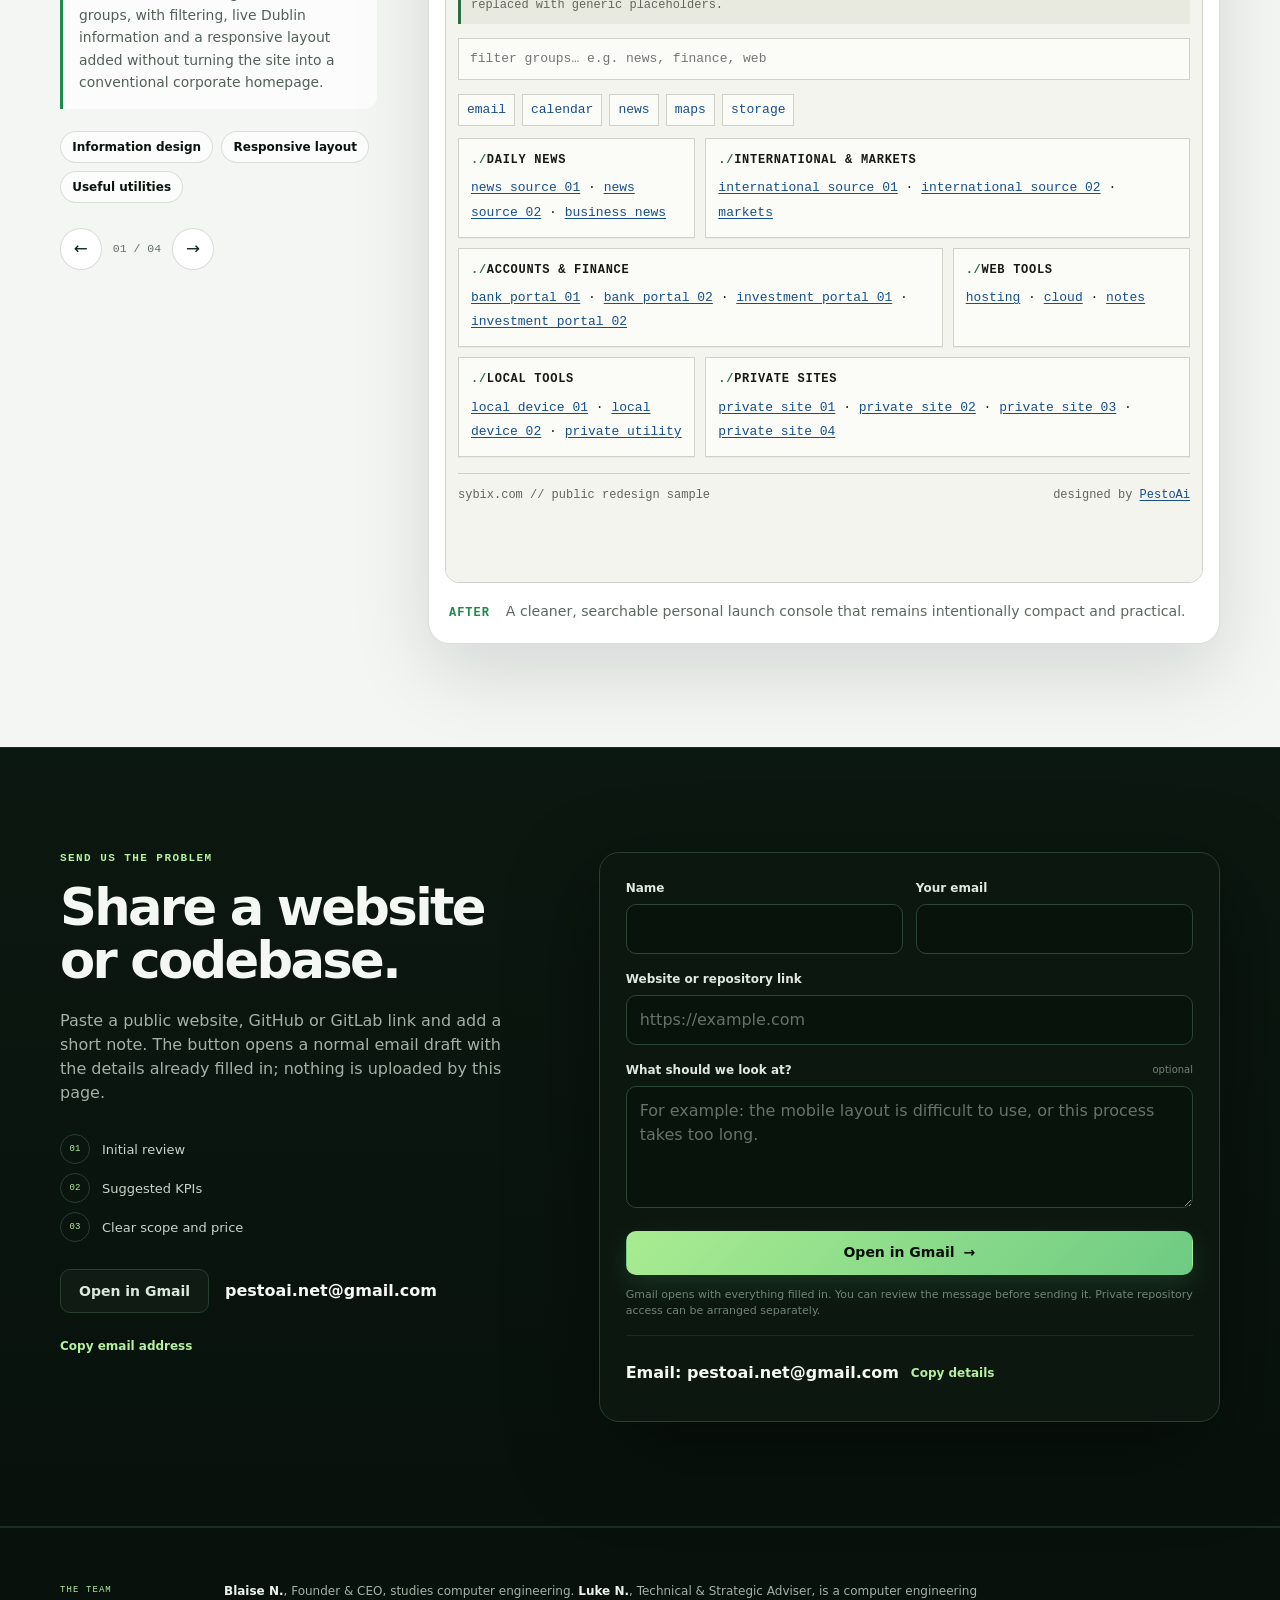
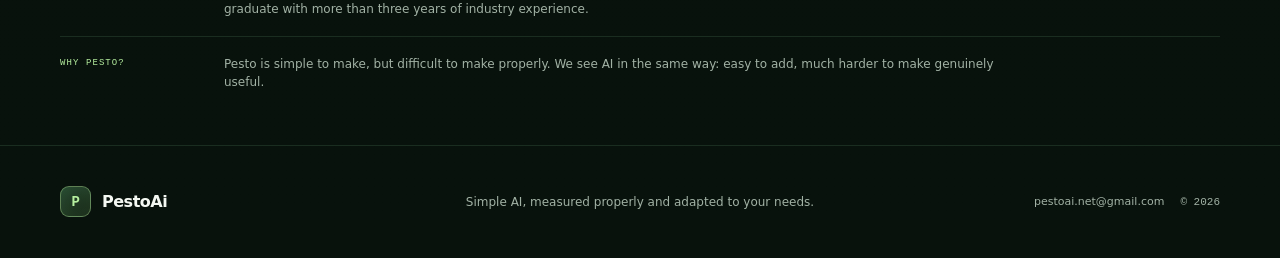
==== commit a88c0140: "trex game" ====
--- a/index.html
+++ b/index.html
@@ -9,10 +9,10 @@
   <link rel="icon" href="assets/pestoai-mark.svg" type="image/svg+xml">
   <link rel="stylesheet" href="styles.css">
   <link rel="stylesheet" href="contact-email.css?v=3">
-  <link rel="stylesheet" href="designed-by-us.css?v=3">
+  <link rel="stylesheet" href="designed-by-us.css?v=4">
   <script src="script.js" defer></script>
   <script src="contact-email.js?v=3" defer></script>
-  <script src="designed-by-us.js?v=3" defer></script>
+  <script src="designed-by-us.js?v=4" defer></script>
 </head>
 <body>
   <a class="skip-link" href="#main">Skip to content</a>
@@ -212,7 +212,7 @@
             <p class="eyebrow">Designed by us</p>
             <h2 id="designedTitle">Selected website work.</h2>
           </div>
-          <p>Move through three projects and explore the available website versions without leaving the page.</p>
+          <p>Move through four projects and explore the available website versions without leaving the page.</p>
         </div>
 
         <div class="designed-project-tabs" role="tablist" aria-label="Designed by PestoAi projects">
@@ -224,6 +224,9 @@
           </button>
           <button class="designed-project-tab" type="button" role="tab" aria-selected="false" data-designed-project="oilean">
             <span class="mono">03</span><strong>Oileán</strong><small>Island representation</small>
+          </button>
+          <button class="designed-project-tab" type="button" role="tab" aria-selected="false" data-designed-project="trex-runner">
+            <span class="mono">04</span><strong>T-Rex Runner</strong><small>Responsive browser game</small>
           </button>
         </div>
 
@@ -245,7 +248,7 @@
 
             <div class="designed-project-nav" aria-label="Project navigation">
               <button class="designed-arrow" id="designedPrevious" type="button" aria-label="Previous project">←</button>
-              <span class="mono" id="designedProjectCount">01 / 03</span>
+              <span class="mono" id="designedProjectCount">01 / 04</span>
               <button class="designed-arrow" id="designedNext" type="button" aria-label="Next project">→</button>
             </div>
           </div>
--- a/designed-by-us.css
+++ b/designed-by-us.css
@@ -8,7 +8,7 @@
 .designed-heading { margin-bottom: clamp(1.75rem, 4vw, 2.75rem); }
 .designed-project-tabs {
   display: grid;
-  grid-template-columns: repeat(3, minmax(0, 1fr));
+  grid-template-columns: repeat(4, minmax(0, 1fr));
   gap: .75rem;
   margin-bottom: clamp(1.75rem, 4vw, 3rem);
 }
@@ -110,3 +110,7 @@
   .designed-loading span { animation: none; }
   .designed-frame-wrap iframe, .designed-loading, .designed-project-tab { transition: none; }
 }
+
+@media (max-width: 1040px) and (min-width: 701px) {
+  .designed-project-tabs { grid-template-columns: repeat(2, minmax(0, 1fr)); }
+}
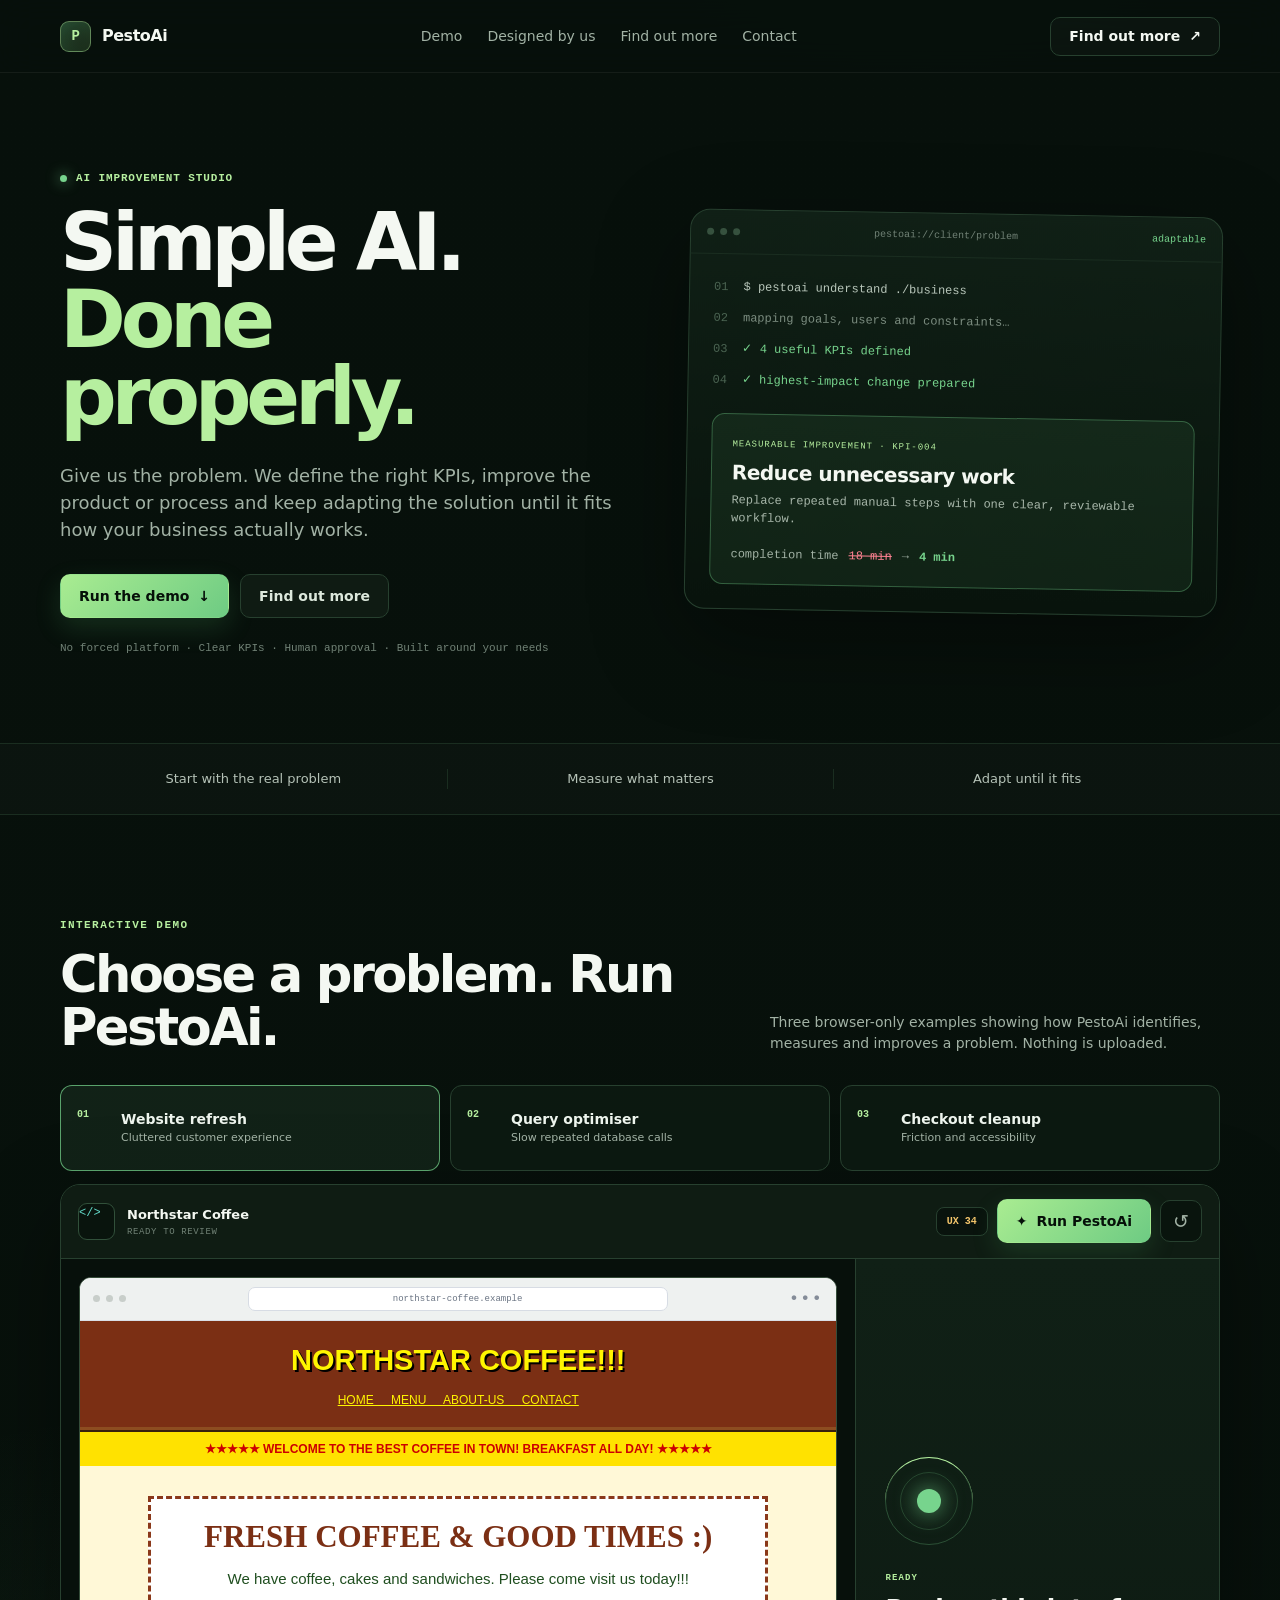
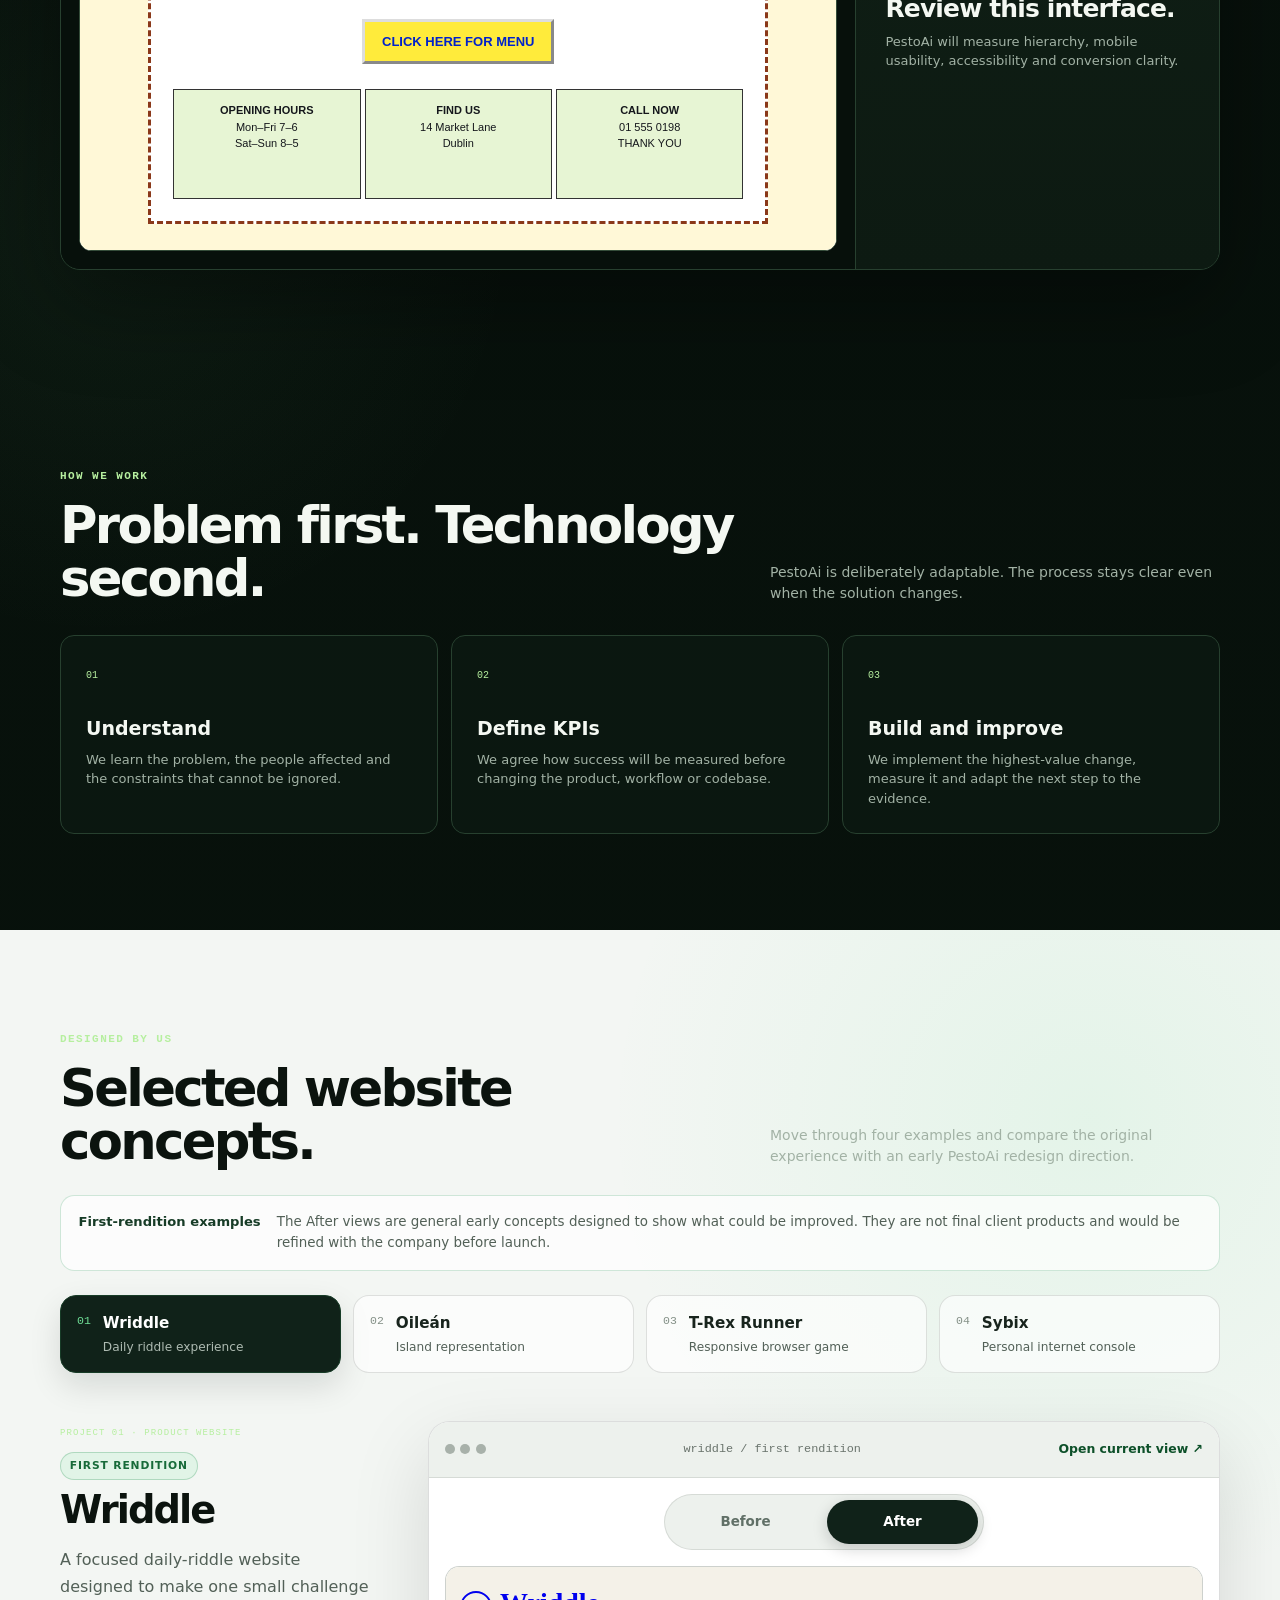
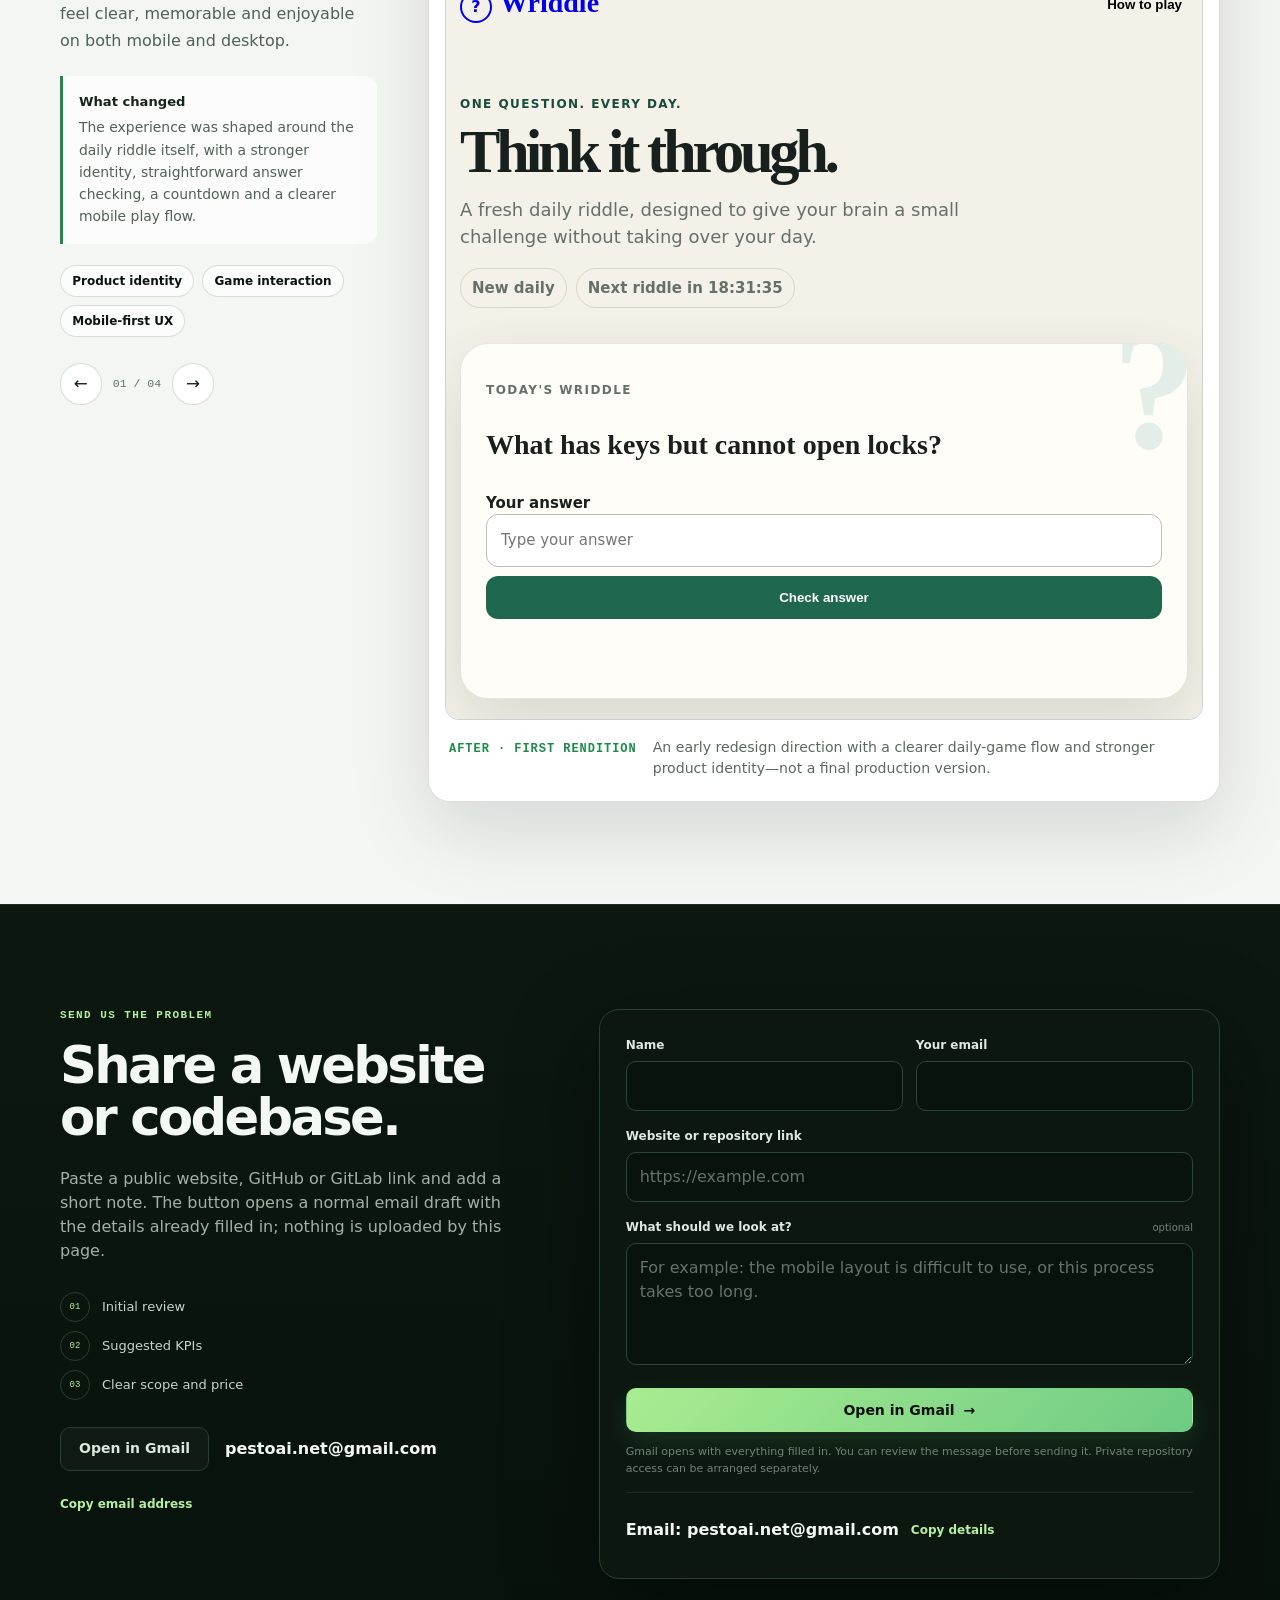
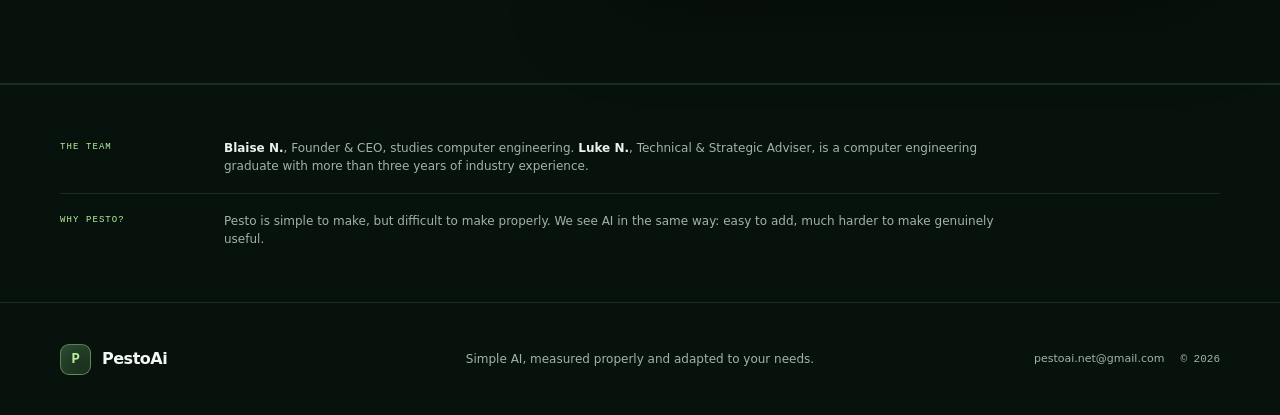
==== commit 5f6b4d32: "trex game clean" ====
--- a/index.html
+++ b/index.html
@@ -9,10 +9,10 @@
   <link rel="icon" href="assets/pestoai-mark.svg" type="image/svg+xml">
   <link rel="stylesheet" href="styles.css">
   <link rel="stylesheet" href="contact-email.css?v=3">
-  <link rel="stylesheet" href="designed-by-us.css?v=4">
+  <link rel="stylesheet" href="designed-by-us.css?v=5">
   <script src="script.js" defer></script>
   <script src="contact-email.js?v=3" defer></script>
-  <script src="designed-by-us.js?v=4" defer></script>
+  <script src="designed-by-us.js?v=5" defer></script>
 </head>
 <body>
   <a class="skip-link" href="#main">Skip to content</a>
@@ -210,40 +210,45 @@
         <div class="section-heading designed-heading">
           <div>
             <p class="eyebrow">Designed by us</p>
-            <h2 id="designedTitle">Selected website work.</h2>
-          </div>
-          <p>Move through four projects and explore the available website versions without leaving the page.</p>
+            <h2 id="designedTitle">Selected website concepts.</h2>
+          </div>
+          <p>Move through four examples and compare the original experience with an early PestoAi redesign direction.</p>
+        </div>
+
+        <div class="designed-concept-note" role="note">
+          <strong>First-rendition examples</strong>
+          <span>The After views are general early concepts designed to show what could be improved. They are not final client products and would be refined with the company before launch.</span>
         </div>
 
         <div class="designed-project-tabs" role="tablist" aria-label="Designed by PestoAi projects">
-          <button class="designed-project-tab is-active" type="button" role="tab" aria-selected="true" data-designed-project="sybix">
-            <span class="mono">01</span><strong>Sybix</strong><small>Personal internet console</small>
-          </button>
-          <button class="designed-project-tab" type="button" role="tab" aria-selected="false" data-designed-project="wriddle">
-            <span class="mono">02</span><strong>Wriddle</strong><small>Daily riddle experience</small>
+          <button class="designed-project-tab is-active" type="button" role="tab" aria-selected="true" data-designed-project="wriddle">
+            <span class="mono">01</span><strong>Wriddle</strong><small>Daily riddle experience</small>
           </button>
           <button class="designed-project-tab" type="button" role="tab" aria-selected="false" data-designed-project="oilean">
-            <span class="mono">03</span><strong>Oileán</strong><small>Island representation</small>
+            <span class="mono">02</span><strong>Oileán</strong><small>Island representation</small>
           </button>
           <button class="designed-project-tab" type="button" role="tab" aria-selected="false" data-designed-project="trex-runner">
-            <span class="mono">04</span><strong>T-Rex Runner</strong><small>Responsive browser game</small>
+            <span class="mono">03</span><strong>T-Rex Runner</strong><small>Responsive browser game</small>
+          </button>
+          <button class="designed-project-tab" type="button" role="tab" aria-selected="false" data-designed-project="sybix">
+            <span class="mono">04</span><strong>Sybix</strong><small>Personal internet console</small>
           </button>
         </div>
 
         <article class="designed-showcase" data-designed-showcase>
           <div class="designed-project-copy">
             <div class="designed-project-meta">
-              <p class="mini-label mono" id="designedProjectNumber">PROJECT 01 · WEBSITE REDESIGN</p>
-              <span class="designed-status" id="designedProjectStatus">LIVE PREVIEW</span>
-            </div>
-            <h3 id="designedProjectName">Sybix</h3>
-            <p id="designedProjectSummary">A personal internet launch console redesigned for faster scanning and everyday use, while preserving the deliberately simple, engineer-focused character of the original site.</p>
+              <p class="mini-label mono" id="designedProjectNumber">PROJECT 01 · PRODUCT WEBSITE</p>
+              <span class="designed-status" id="designedProjectStatus">FIRST RENDITION</span>
+            </div>
+            <h3 id="designedProjectName">Wriddle</h3>
+            <p id="designedProjectSummary">A focused daily-riddle website designed to make one small challenge feel clear, memorable and enjoyable on both mobile and desktop.</p>
             <div class="designed-outcome" id="designedProjectOutcome">
               <strong>What changed</strong>
-              <p>Dense links were reorganised into clear groups, with filtering, live Dublin information and a responsive layout added without turning the site into a conventional corporate homepage.</p>
+              <p>The experience was shaped around the daily riddle itself, with a stronger identity, straightforward answer checking, a countdown and a clearer mobile play flow.</p>
             </div>
             <div class="designed-tags" id="designedProjectTags" aria-label="Project services">
-              <span>Information design</span><span>Responsive layout</span><span>Useful utilities</span>
+              <span>Product identity</span><span>Game interaction</span><span>Mobile-first UX</span>
             </div>
 
             <div class="designed-project-nav" aria-label="Project navigation">
@@ -256,8 +261,8 @@
           <div class="designed-preview-card">
             <div class="designed-browser-bar">
               <div class="designed-window-dots" aria-hidden="true"><span></span><span></span><span></span></div>
-              <span class="designed-address mono" id="designedAddress">sybix / after</span>
-              <a class="designed-open-link" id="designedOpenLink" href="designed-sites/sybix/after/index.html" target="_blank" rel="noopener">Open current view ↗</a>
+              <span class="designed-address mono" id="designedAddress">wriddle / first rendition</span>
+              <a class="designed-open-link" id="designedOpenLink" href="designed-sites/wriddle/after/index.html" target="_blank" rel="noopener">Open current view ↗</a>
             </div>
 
             <div class="designed-view-controls" id="designedViewControls" role="group" aria-label="Choose website version">
@@ -269,8 +274,8 @@
               <div class="designed-loading" aria-hidden="true"><span></span><small class="mono">LOADING VIEW</small></div>
               <iframe
                 id="designedSiteFrame"
-                title="After version of the Sybix website"
-                src="designed-sites/sybix/after/index.html"
+                title="First-rendition redesign of the Wriddle website"
+                src="designed-sites/wriddle/after/index.html"
                 loading="lazy"
                 sandbox="allow-scripts allow-forms allow-same-origin allow-popups allow-popups-to-escape-sandbox"
                 referrerpolicy="no-referrer"
@@ -278,8 +283,8 @@
             </div>
 
             <div class="designed-caption">
-              <span class="mono" id="designedViewLabel">AFTER</span>
-              <p id="designedViewDescription">A cleaner, searchable personal launch console that remains intentionally compact and practical.</p>
+              <span class="mono" id="designedViewLabel">AFTER · FIRST RENDITION</span>
+              <p id="designedViewDescription">An early redesign direction with a clearer daily-game flow and stronger product identity—not a final production version.</p>
             </div>
           </div>
         </article>
--- a/designed-by-us.css
+++ b/designed-by-us.css
@@ -114,3 +114,30 @@
 @media (max-width: 1040px) and (min-width: 701px) {
   .designed-project-tabs { grid-template-columns: repeat(2, minmax(0, 1fr)); }
 }
+
+/* Clear portfolio disclaimer for early concept work. */
+.designed-concept-note {
+  display: grid;
+  grid-template-columns: auto minmax(0, 1fr);
+  gap: .8rem 1rem;
+  align-items: start;
+  margin: -1rem 0 1.5rem;
+  padding: 1rem 1.1rem;
+  border: 1px solid rgba(28, 139, 74, .2);
+  border-radius: .9rem;
+  background: rgba(255, 255, 255, .7);
+}
+.designed-concept-note strong {
+  color: #173c27;
+  font-size: .82rem;
+  white-space: nowrap;
+}
+.designed-concept-note span {
+  color: #526057;
+  font-size: .84rem;
+  line-height: 1.55;
+}
+@media (max-width: 640px) {
+  .designed-concept-note { grid-template-columns: 1fr; gap: .35rem; margin-top: -.5rem; }
+  .designed-concept-note strong { white-space: normal; }
+}
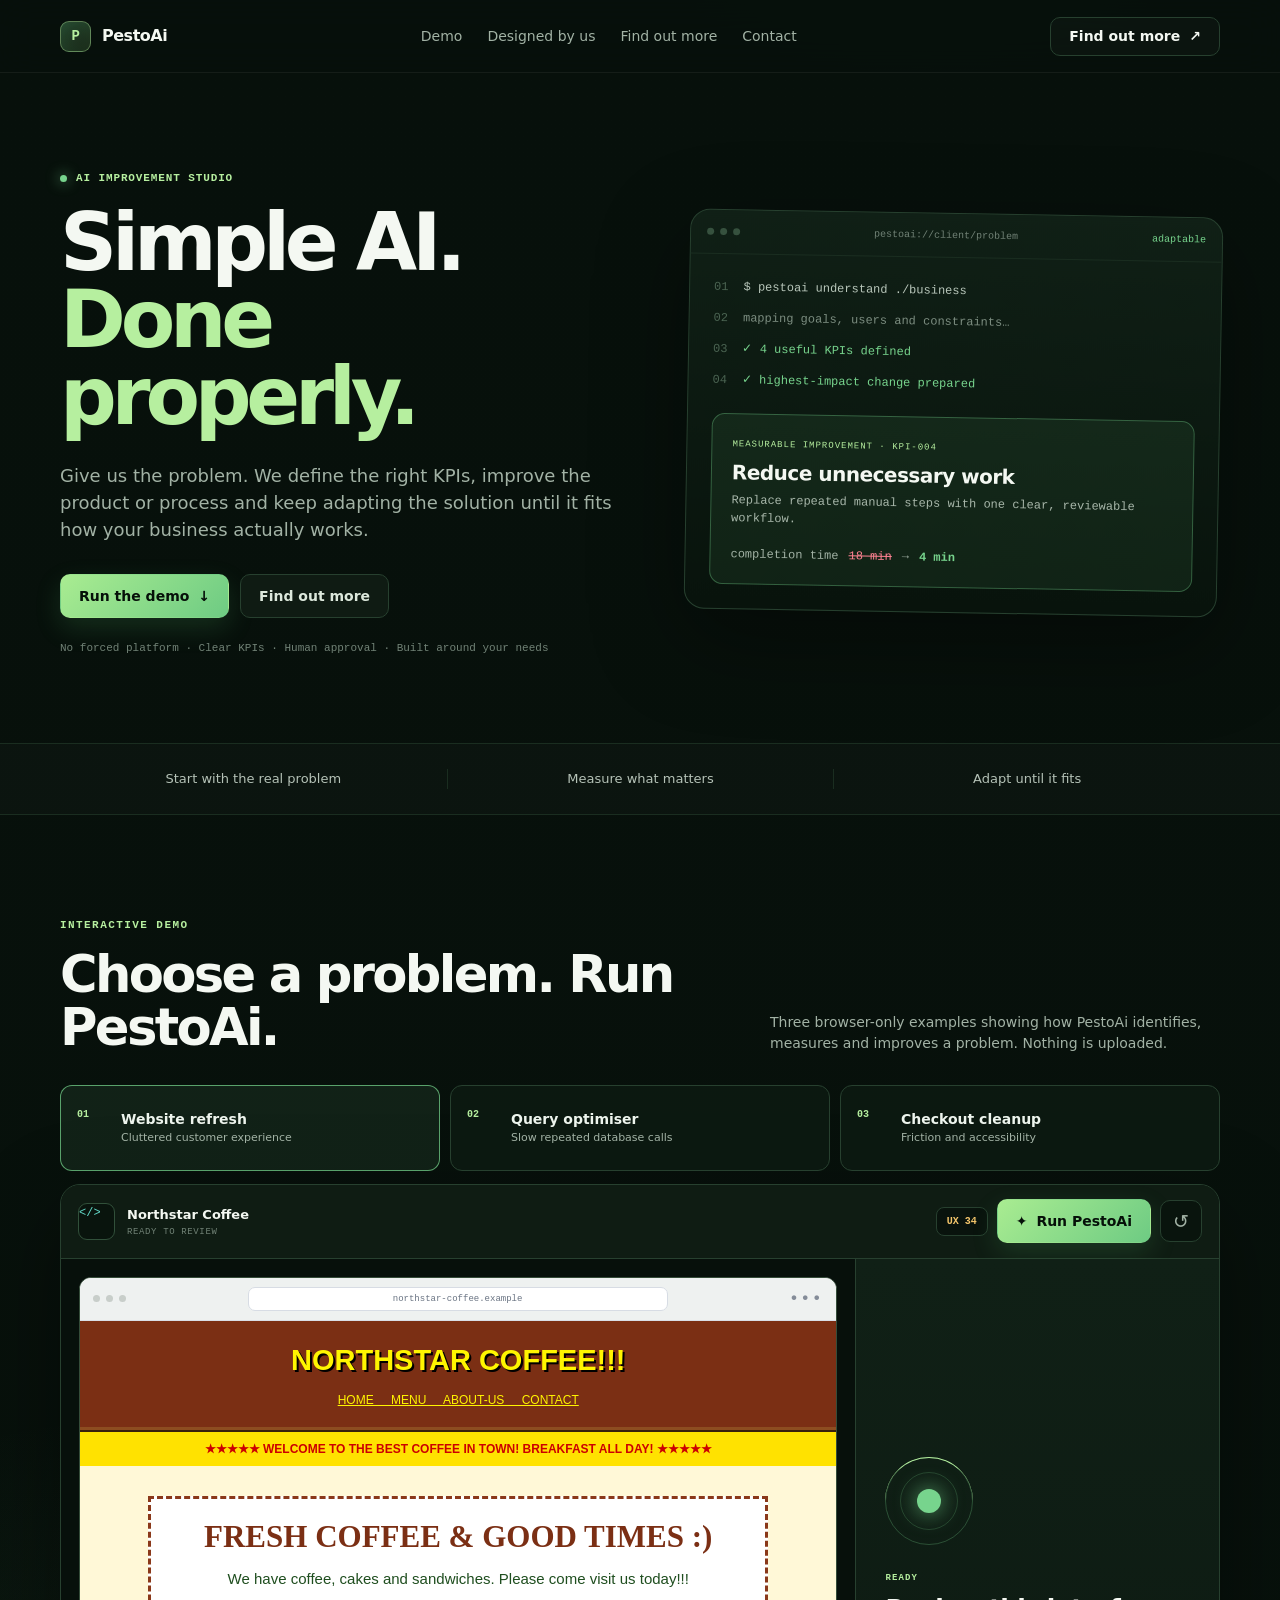
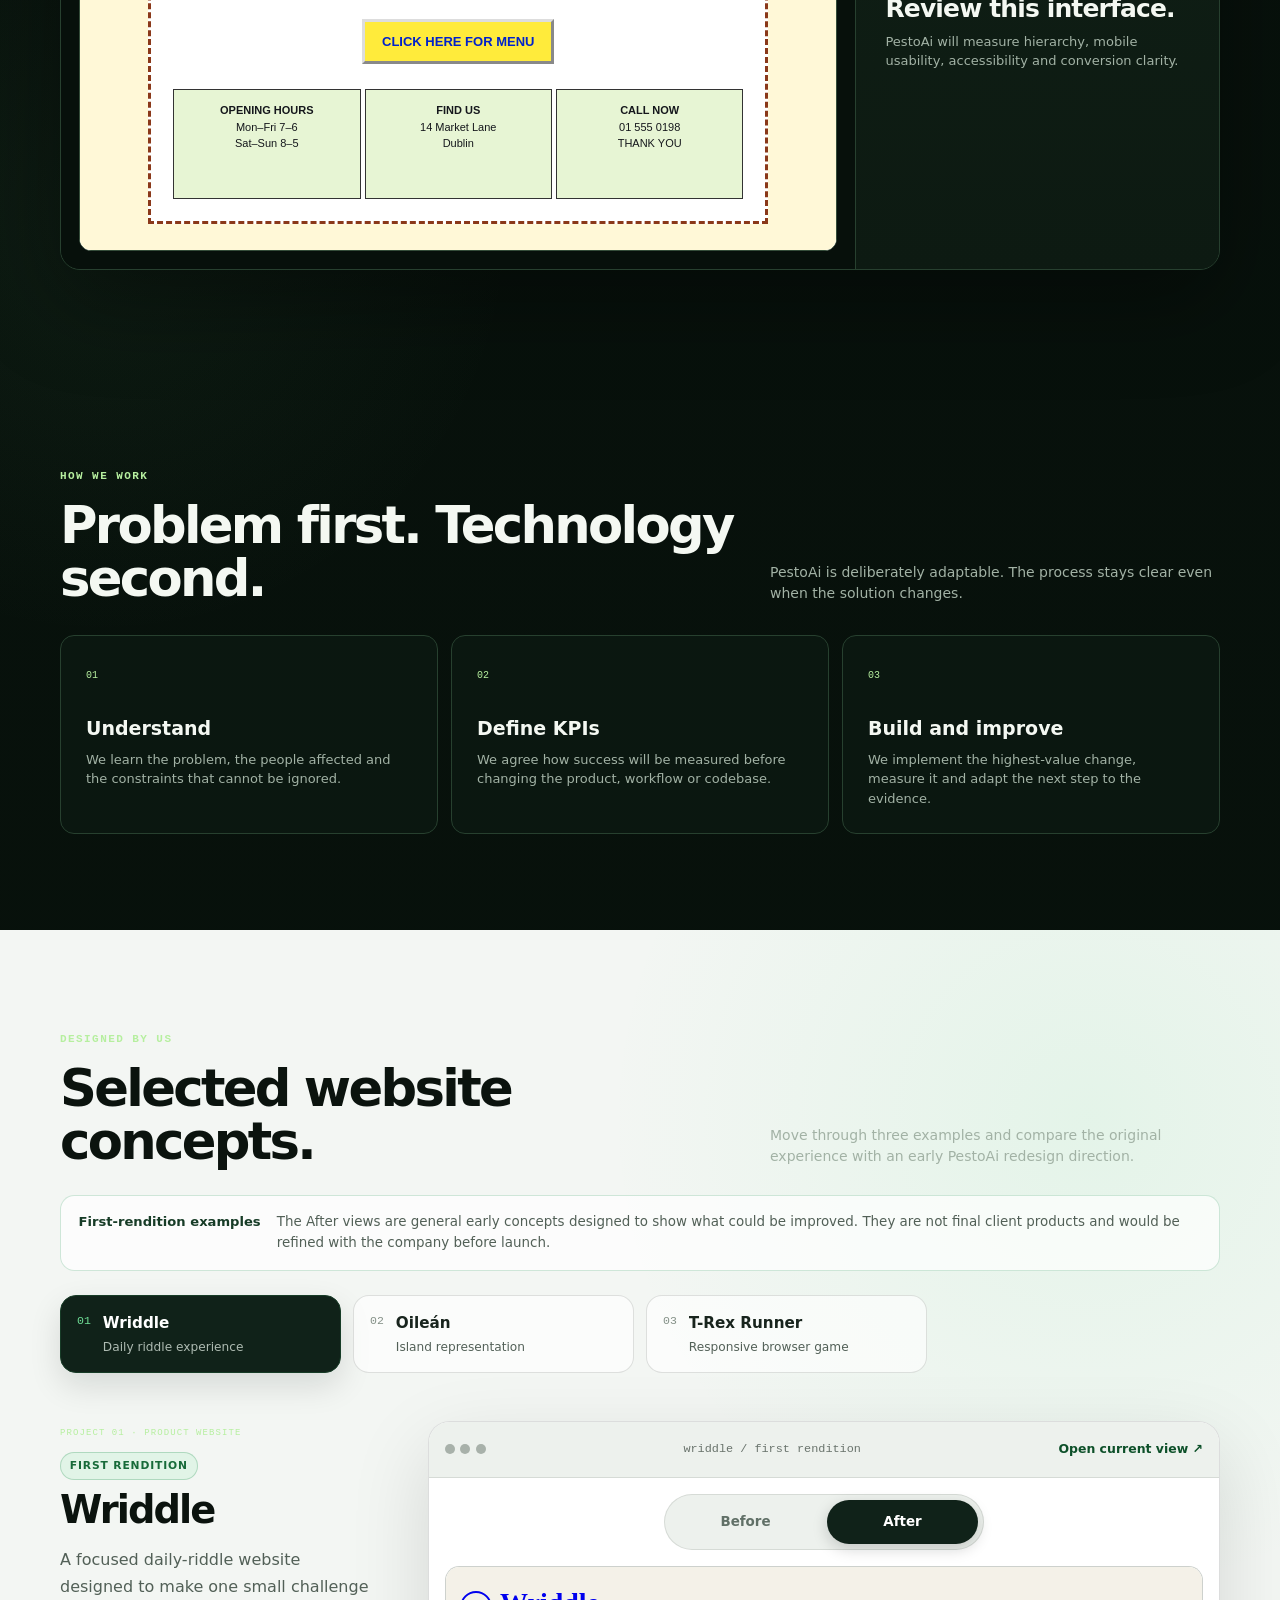
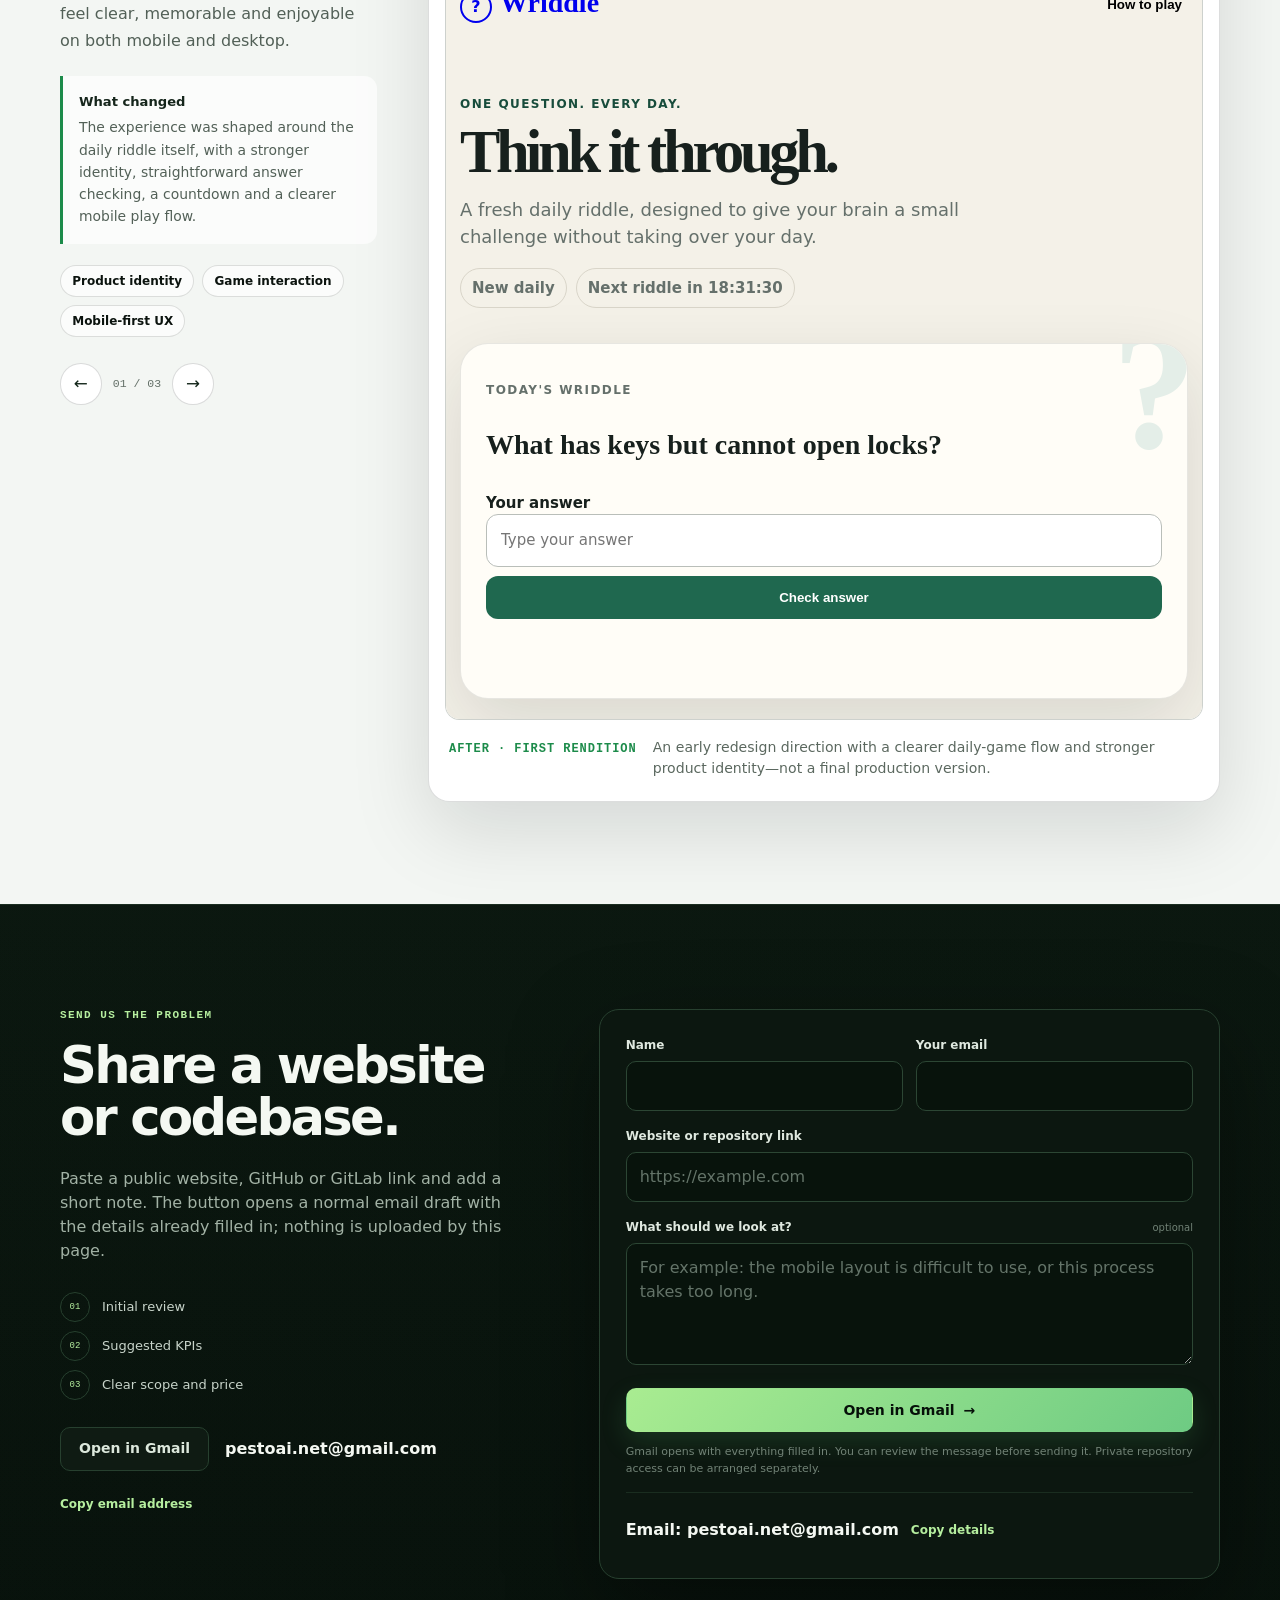
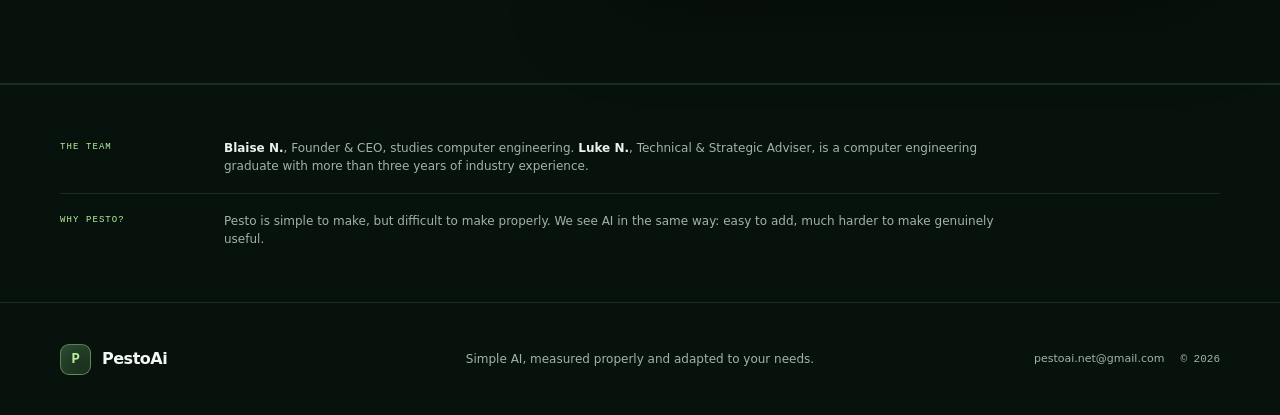
==== commit ee0ce86a: "removed buttons" ====
--- a/index.html
+++ b/index.html
@@ -212,7 +212,7 @@
             <p class="eyebrow">Designed by us</p>
             <h2 id="designedTitle">Selected website concepts.</h2>
           </div>
-          <p>Move through four examples and compare the original experience with an early PestoAi redesign direction.</p>
+          <p>Move through three examples and compare the original experience with an early PestoAi redesign direction.</p>        
         </div>
 
         <div class="designed-concept-note" role="note">
@@ -229,9 +229,6 @@
           </button>
           <button class="designed-project-tab" type="button" role="tab" aria-selected="false" data-designed-project="trex-runner">
             <span class="mono">03</span><strong>T-Rex Runner</strong><small>Responsive browser game</small>
-          </button>
-          <button class="designed-project-tab" type="button" role="tab" aria-selected="false" data-designed-project="sybix">
-            <span class="mono">04</span><strong>Sybix</strong><small>Personal internet console</small>
           </button>
         </div>
 
@@ -253,7 +250,7 @@
 
             <div class="designed-project-nav" aria-label="Project navigation">
               <button class="designed-arrow" id="designedPrevious" type="button" aria-label="Previous project">←</button>
-              <span class="mono" id="designedProjectCount">01 / 04</span>
+              <span class="mono" id="designedProjectCount">01 / 03</span>
               <button class="designed-arrow" id="designedNext" type="button" aria-label="Next project">→</button>
             </div>
           </div>
